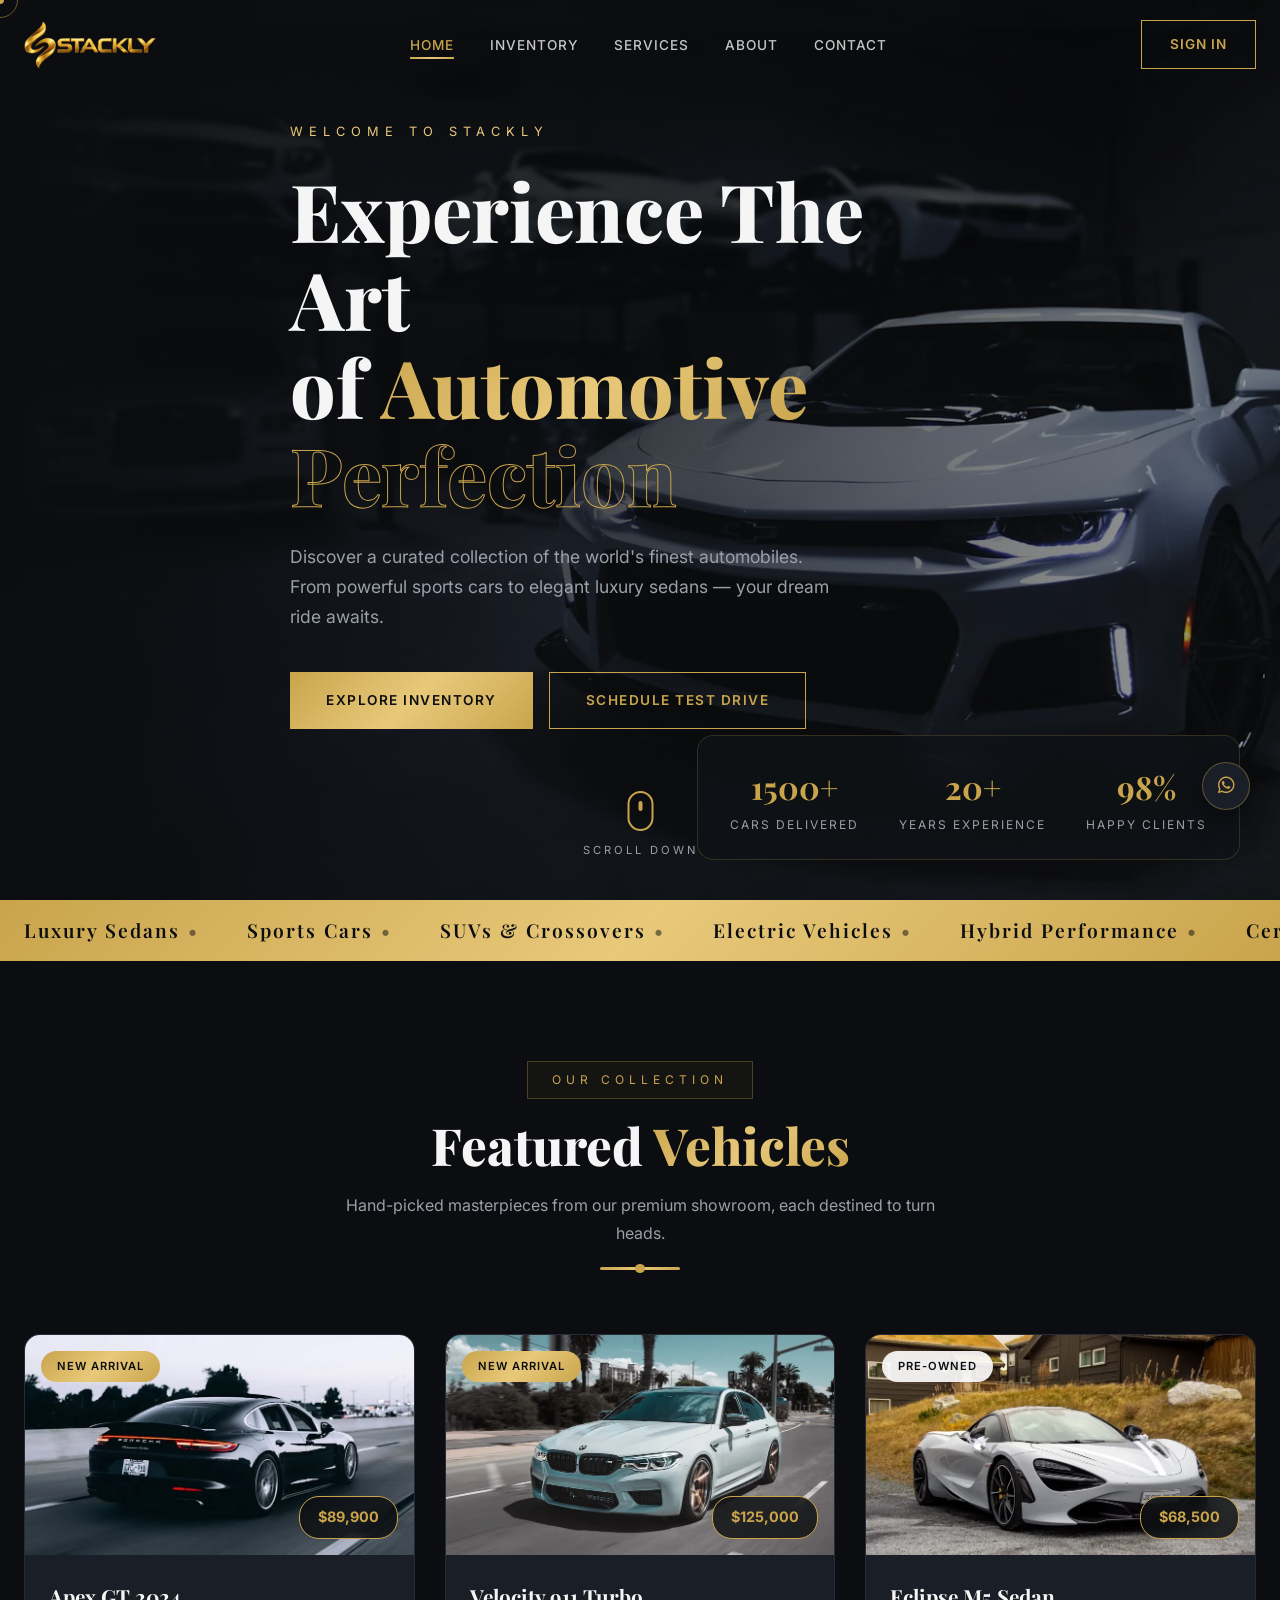
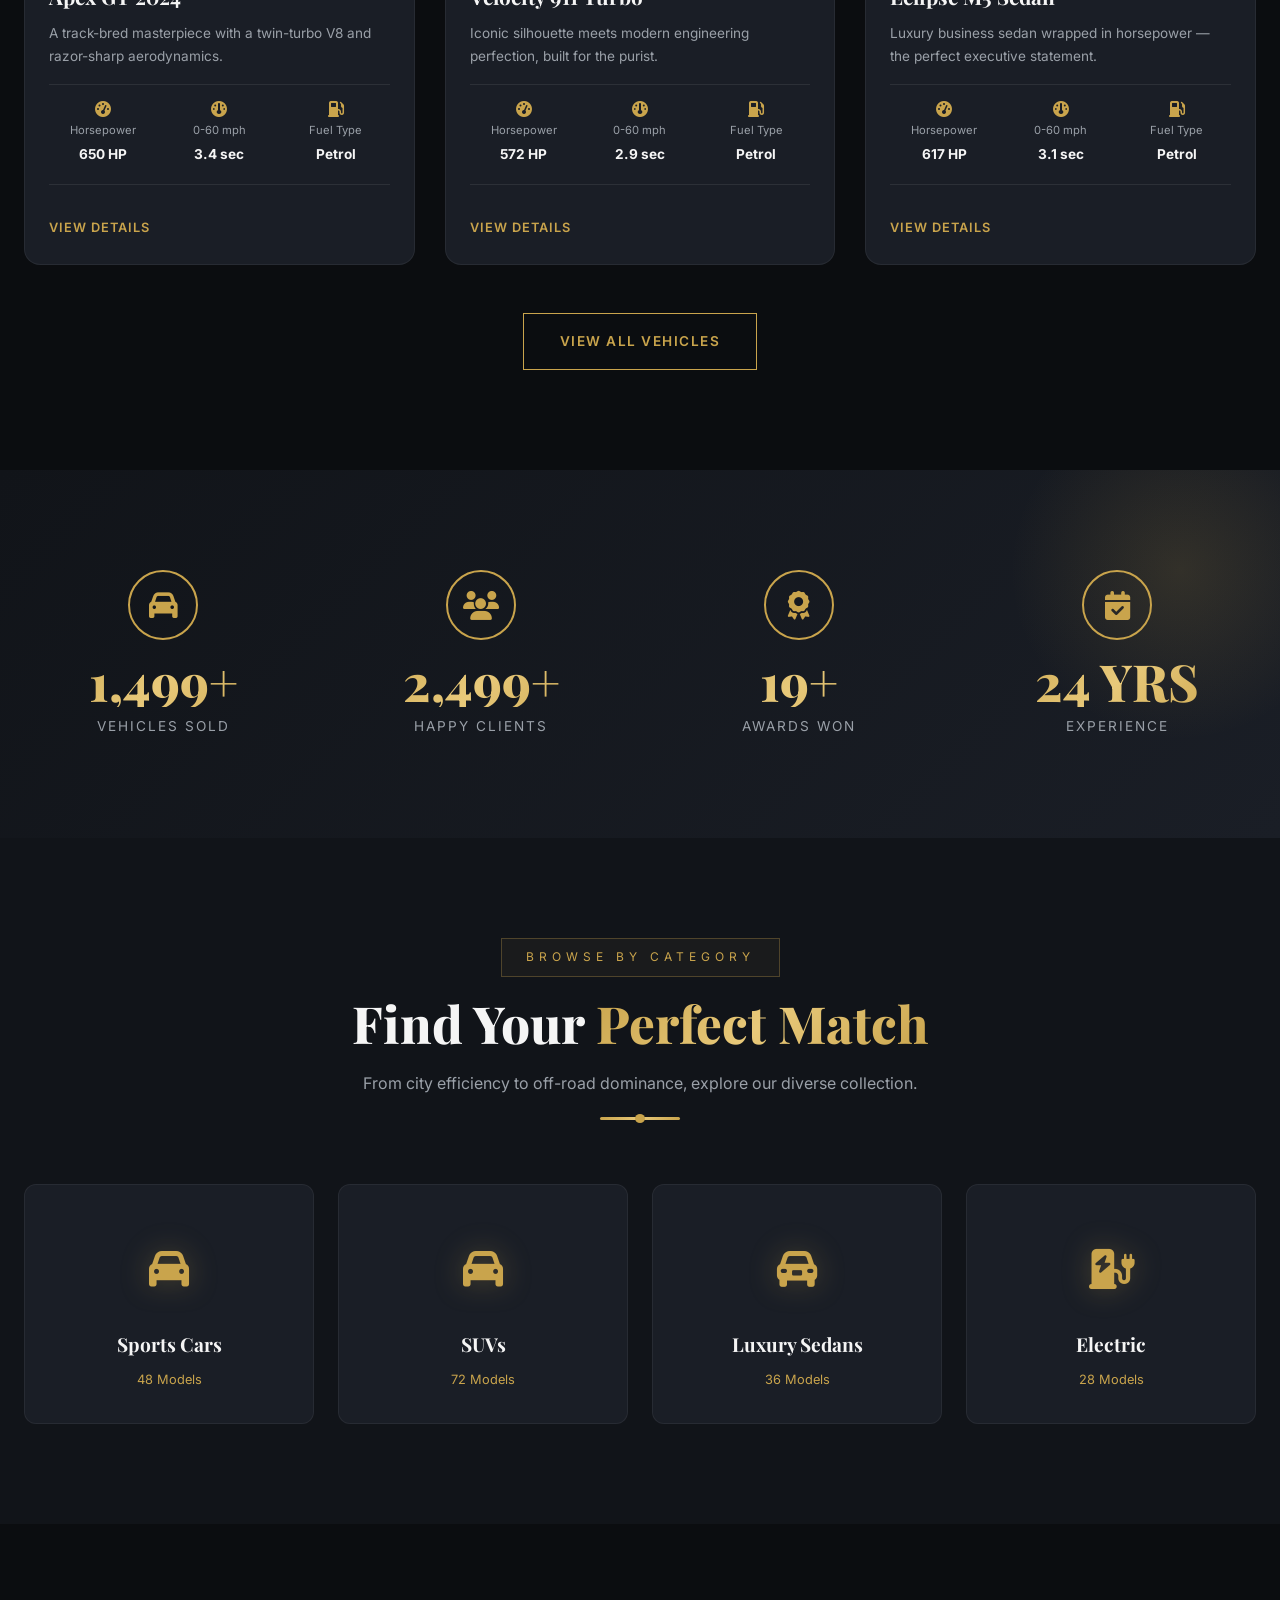
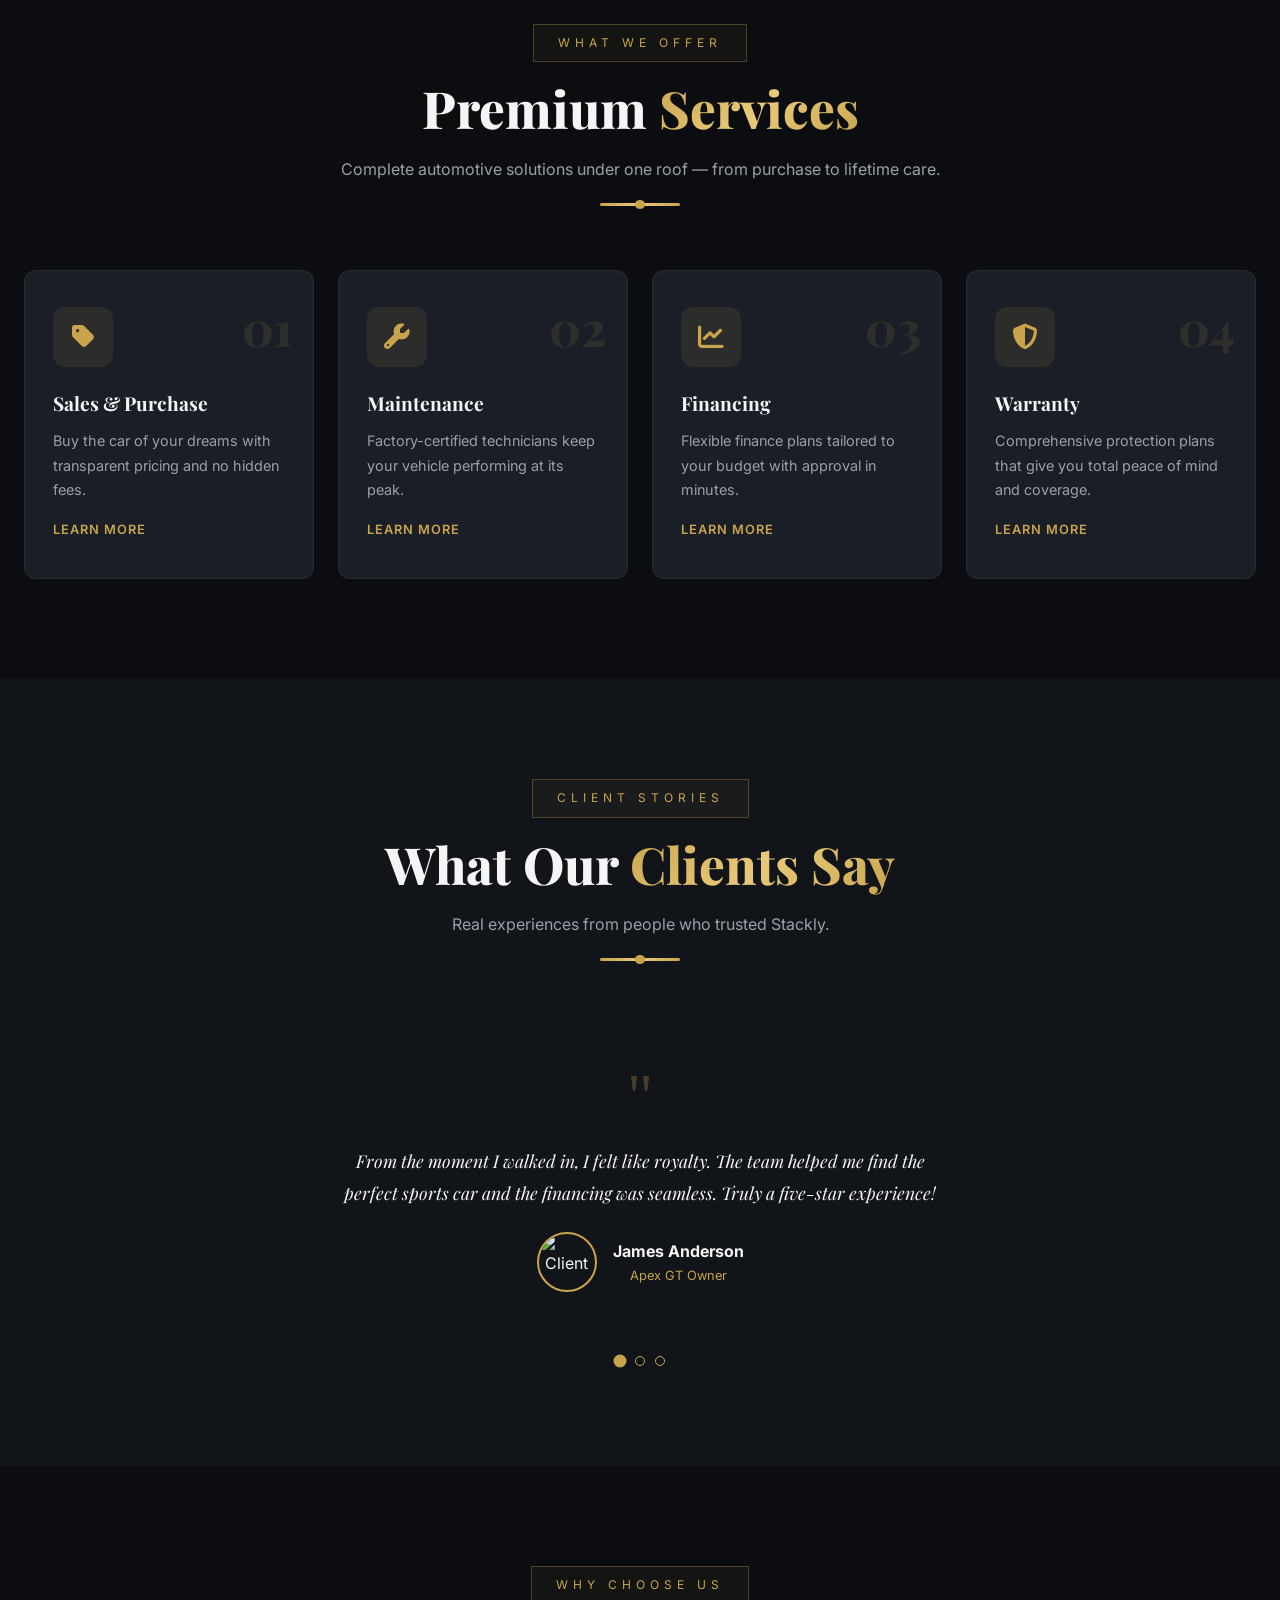
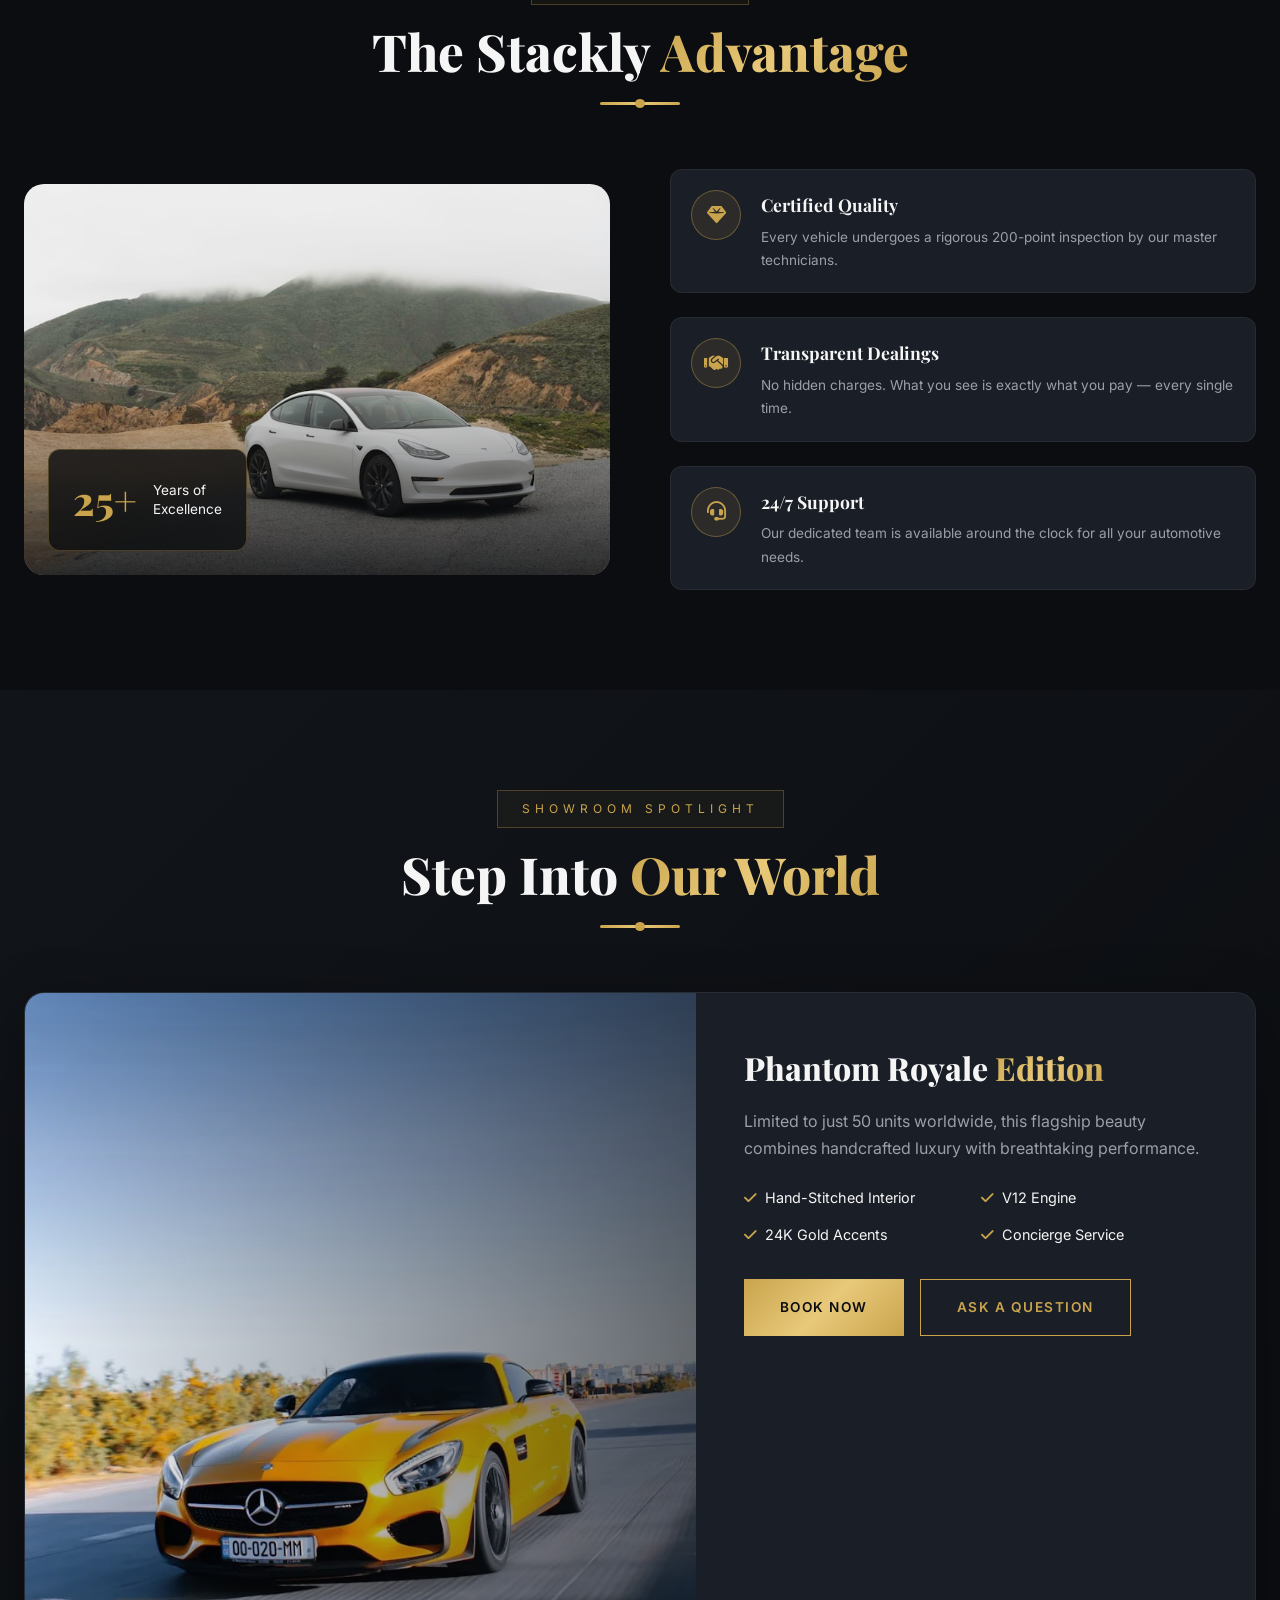
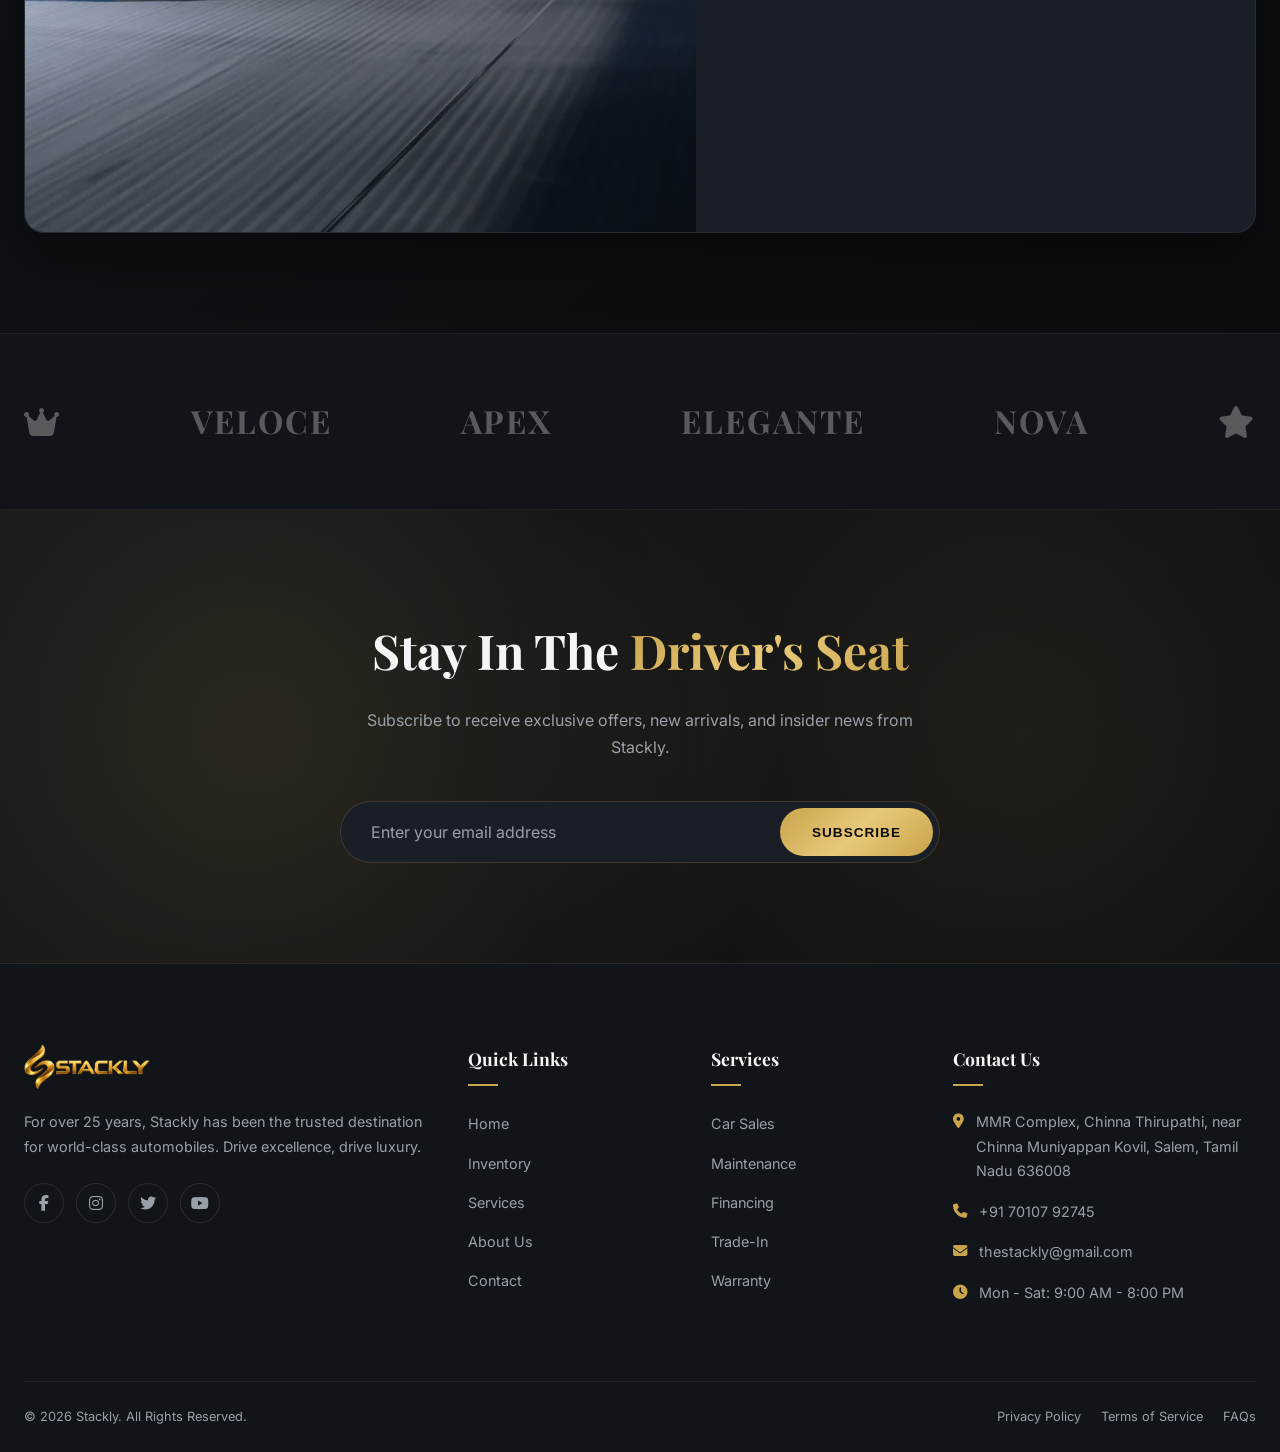
==== index.html @ 545c95a4 "Add files via upload" ====
<!DOCTYPE html>
<html lang="en">
<head>
  <meta charset="UTF-8">
  <meta name="viewport" content="width=device-width, initial-scale=1.0">
  <title>Stackly | Premium Car Dealership</title>
  <link rel="icon" href="data:image/svg+xml,<svg xmlns='http://www.w3.org/2000/svg' viewBox='0 0 100 100'><rect width='100' height='100' rx='24' fill='%230b0d10'/><circle cx='50' cy='50' r='44' fill='none' stroke='%23c9a44c' stroke-width='7'/><circle cx='50' cy='50' r='15' fill='%23c9a44c'/><rect x='46' y='10' width='8' height='30' rx='4' fill='%23c9a44c'/><rect x='46' y='60' width='8' height='30' rx='4' fill='%23c9a44c'/><rect x='10' y='46' width='30' height='8' rx='4' fill='%23c9a44c'/><rect x='60' y='46' width='30' height='8' rx='4' fill='%23c9a44c'/></svg>">
  <link rel="stylesheet" href="https://cdnjs.cloudflare.com/ajax/libs/font-awesome/6.5.1/css/all.min.css">
  <link rel="stylesheet" href="styles.css">
</head>
<body>

  <!-- Preloader -->
  <div class="loader">
    <div class="loader-logo gold-text">STACKLY</div>
    <div class="loader-bar"></div>
  </div>

  <!-- Custom Cursor -->
  <div class="cursor-dot"></div>
  <div class="cursor-ring"></div>

  <!-- NAVIGATION (Section 1) -->
  <nav class="nav">
    <div class="container nav-inner">
      <a href="index.html" class="logo logo-img">
        <img src="Assets/logo.webp" alt="Stackly">
      </a>
      <ul class="nav-links">
        <li><a href="index.html" class="active">Home</a></li>
        <li><a href="inventory.html">Inventory</a></li>
        <li><a href="services.html">Services</a></li>
        <li><a href="about.html">About</a></li>
        <li><a href="contact.html">Contact</a></li>
      </ul>
      <a href="signin.html" class="nav-cta">Sign In</a>
      <button class="hamburger" aria-label="Menu">
        <span></span><span></span><span></span>
      </button>
    </div>
  </nav>

  <!-- Mobile Menu -->
  <div class="mobile-menu">
    <a href="index.html">Home</a>
    <a href="inventory.html">Inventory</a>
    <a href="services.html">Services</a>
    <a href="about.html">About</a>
    <a href="contact.html">Contact</a>
    <a href="signin.html" class="btn btn-gold mobile-menu-cta">Sign In</a>
  </div>

  <!-- HERO (Section 2) -->
  <section class="hero" id="home">
    <div class="hero-bg">
      <img src="Assets/images/hero-bg.webp" alt="Luxury sports car">
    </div>
    <div class="hero-overlay"></div>
    <div class="container hero-content">
      <div class="hero-eyebrow">Welcome to Stackly</div>
      <h1 class="hero-title">
        Experience The Art <br>of <span class="gold-text">Automotive</span><br>
        <span class="stroke-text">Perfection</span>
      </h1>
      <p class="hero-desc">
        Discover a curated collection of the world's finest automobiles. From powerful sports cars to elegant luxury sedans — your dream ride awaits.
      </p>
      <div class="hero-buttons">
        <a href="404.html" class="btn btn-gold">Explore Inventory</a>
        <a href="404.html" class="btn btn-outline">Schedule Test Drive</a>
      </div>
    </div>
    <div class="hero-stats">
      <div class="hero-stat">
        <div class="hero-stat-value">1500+</div>
        <div class="hero-stat-label">Cars Delivered</div>
      </div>
      <div class="hero-stat">
        <div class="hero-stat-value">20+</div>
        <div class="hero-stat-label">Years Experience</div>
      </div>
      <div class="hero-stat">
        <div class="hero-stat-value">98%</div>
        <div class="hero-stat-label">Happy Clients</div>
      </div>
    </div>
    <div class="hero-scroll">
      <div class="mouse"></div>
      <span>Scroll Down</span>
    </div>
  </section>

  <!-- MARQUEE STRIP (Section 3) -->
  <div class="marquee-strip">
    <div class="marquee-track" id="marqueeTrack">
      <span>Luxury Sedans</span><span>Sports Cars</span><span>SUVs & Crossovers</span><span>Electric Vehicles</span><span>Hybrid Performance</span><span>Certified Pre-Owned</span><span>Luxury Sedans</span><span>Sports Cars</span><span>SUVs & Crossovers</span><span>Electric Vehicles</span><span>Hybrid Performance</span><span>Certified Pre-Owned</span>
    </div>
  </div>

  <!-- FEATURED CARS (Section 4) -->
  <section class="section" id="featured">
    <div class="container">
      <div class="section-header reveal">
        <span class="section-tag">Our Collection</span>
        <h2 class="section-title">Featured <span class="gold-text">Vehicles</span></h2>
        <p class="section-subtitle">Hand-picked masterpieces from our premium showroom, each destined to turn heads.</p>
        <div class="section-divider"></div>
      </div>
      <div class="featured-grid">
        <div class="car-card reveal">
          <div class="car-card-image">
            <img src="Assets/images/car1.webp" alt="Apex GT 2024">
            <span class="car-card-tag tag-new">New Arrival</span>
            <span class="car-card-price">$89,900</span>
          </div>
          <div class="car-card-body">
            <h3 class="car-card-name">Apex GT 2024</h3>
            <p class="car-card-desc">A track-bred masterpiece with a twin-turbo V8 and razor-sharp aerodynamics.</p>
            <div class="car-card-specs">
              <div class="car-card-spec"><i class="fas fa-tachometer-alt"></i><small>Horsepower</small><strong>650 HP</strong></div>
              <div class="car-card-spec"><i class="fas fa-gauge"></i><small>0-60 mph</small><strong>3.4 sec</strong></div>
              <div class="car-card-spec"><i class="fas fa-gas-pump"></i><small>Fuel Type</small><strong>Petrol</strong></div>
            </div>
            <a href="404.html" class="service-link">View Details </a>
          </div>
        </div>
        <div class="car-card reveal reveal-delay-1">
          <div class="car-card-image">
            <img src="Assets/images/car2.webp" alt="Velocity 911 Turbo">
            <span class="car-card-tag tag-new">New Arrival</span>
            <span class="car-card-price">$125,000</span>
          </div>
          <div class="car-card-body">
            <h3 class="car-card-name">Velocity 911 Turbo</h3>
            <p class="car-card-desc">Iconic silhouette meets modern engineering perfection, built for the purist.</p>
            <div class="car-card-specs">
              <div class="car-card-spec"><i class="fas fa-tachometer-alt"></i><small>Horsepower</small><strong>572 HP</strong></div>
              <div class="car-card-spec"><i class="fas fa-gauge"></i><small>0-60 mph</small><strong>2.9 sec</strong></div>
              <div class="car-card-spec"><i class="fas fa-gas-pump"></i><small>Fuel Type</small><strong>Petrol</strong></div>
            </div>
            <a href="404.html" class="service-link">View Details </a>
          </div>
        </div>
        <div class="car-card reveal reveal-delay-2">
          <div class="car-card-image">
            <img src="Assets/images/car3.webp" alt="Eclipse M5 Sedan">
            <span class="car-card-tag tag-used">Pre-Owned</span>
            <span class="car-card-price">$68,500</span>
          </div>
          <div class="car-card-body">
            <h3 class="car-card-name">Eclipse M5 Sedan</h3>
            <p class="car-card-desc">Luxury business sedan wrapped in horsepower — the perfect executive statement.</p>
            <div class="car-card-specs">
              <div class="car-card-spec"><i class="fas fa-tachometer-alt"></i><small>Horsepower</small><strong>617 HP</strong></div>
              <div class="car-card-spec"><i class="fas fa-gauge"></i><small>0-60 mph</small><strong>3.1 sec</strong></div>
              <div class="car-card-spec"><i class="fas fa-gas-pump"></i><small>Fuel Type</small><strong>Petrol</strong></div>
            </div>
            <a href="404.html" class="service-link">View Details </a>
          </div>
        </div>
      </div>
      <div style="text-align:center; margin-top:48px;" class="reveal">
        <a href="404.html" class="btn btn-outline">View All Vehicles </a>
      </div>
    </div>
  </section>

  <!-- STATS (Section 5) -->
  <section class="section stats-section" id="stats">
    <div class="container">
      <div class="stats-grid">
        <div class="stat-item reveal">
          <div class="stat-icon"><i class="fas fa-car"></i></div>
          <div class="stat-number gold-text" data-target="1500" data-suffix="+">0</div>
          <div class="stat-label">Vehicles Sold</div>
        </div>
        <div class="stat-item reveal reveal-delay-1">
          <div class="stat-icon"><i class="fas fa-users"></i></div>
          <div class="stat-number gold-text" data-target="2500" data-suffix="+">0</div>
          <div class="stat-label">Happy Clients</div>
        </div>
        <div class="stat-item reveal reveal-delay-2">
          <div class="stat-icon"><i class="fas fa-award"></i></div>
          <div class="stat-number gold-text" data-target="20" data-suffix="+">0</div>
          <div class="stat-label">Awards Won</div>
        </div>
        <div class="stat-item reveal reveal-delay-3">
          <div class="stat-icon"><i class="fas fa-calendar-check"></i></div>
          <div class="stat-number gold-text" data-target="25" data-suffix=" YRS">0</div>
          <div class="stat-label">Experience</div>
        </div>
      </div>
    </div>
  </section>

  <!-- CATEGORIES / BRANDS (Section 6) -->
  <section class="section section-alt" id="categories">
    <div class="container">
      <div class="section-header reveal">
        <span class="section-tag">Browse By Category</span>
        <h2 class="section-title">Find Your <span class="gold-text">Perfect Match</span></h2>
        <p class="section-subtitle">From city efficiency to off-road dominance, explore our diverse collection.</p>
        <div class="section-divider"></div>
      </div>
      <div class="category-grid">
        <div class="category-card reveal">
          <div class="category-icon"><i class="fas fa-car"></i></div>
          <h3 class="category-name">Sports Cars</h3>
          <div class="category-count">48 Models</div>
          <div class="category-arrow"></div>
        </div>
        <div class="category-card reveal reveal-delay-1">
          <div class="category-icon"><i class="fas fa-car"></i></div>
          <h3 class="category-name">SUVs</h3>
          <div class="category-count">72 Models</div>
          <div class="category-arrow"></div>
        </div>
        <div class="category-card reveal reveal-delay-2">
          <div class="category-icon"><i class="fas fa-car-rear"></i></div>
          <h3 class="category-name">Luxury Sedans</h3>
          <div class="category-count">36 Models</div>
          <div class="category-arrow"></div>
        </div>
        <div class="category-card reveal reveal-delay-3">
          <div class="category-icon"><i class="fas fa-charging-station"></i></div>
          <h3 class="category-name">Electric</h3>
          <div class="category-count">28 Models</div>
          <div class="category-arrow"></div>
        </div>
      </div>
    </div>
  </section>

  <!-- SERVICES (Section 7) -->
  <section class="section" id="services">
    <div class="container">
      <div class="section-header reveal">
        <span class="section-tag">What We Offer</span>
        <h2 class="section-title">Premium <span class="gold-text">Services</span></h2>
        <p class="section-subtitle">Complete automotive solutions under one roof — from purchase to lifetime care.</p>
        <div class="section-divider"></div>
      </div>
      <div class="services-grid">
        <div class="service-card reveal">
          <div class="service-num">01</div>
          <div class="service-icon"><i class="fas fa-tag"></i></div>
          <h3 class="service-title">Sales & Purchase</h3>
          <p class="service-desc">Buy the car of your dreams with transparent pricing and no hidden fees.</p>
          <a href="404.html" class="service-link">Learn More </a>
        </div>
        <div class="service-card reveal reveal-delay-1">
          <div class="service-num">02</div>
          <div class="service-icon"><i class="fas fa-wrench"></i></div>
          <h3 class="service-title">Maintenance</h3>
          <p class="service-desc">Factory-certified technicians keep your vehicle performing at its peak.</p>
          <a href="404.html" class="service-link">Learn More </a>
        </div>
        <div class="service-card reveal reveal-delay-2">
          <div class="service-num">03</div>
          <div class="service-icon"><i class="fas fa-chart-line"></i></div>
          <h3 class="service-title">Financing</h3>
          <p class="service-desc">Flexible finance plans tailored to your budget with approval in minutes.</p>
          <a href="404.html" class="service-link">Learn More </a>
        </div>
        <div class="service-card reveal reveal-delay-3">
          <div class="service-num">04</div>
          <div class="service-icon"><i class="fas fa-shield-alt"></i></div>
          <h3 class="service-title">Warranty</h3>
          <p class="service-desc">Comprehensive protection plans that give you total peace of mind and coverage.</p>
          <a href="404.html" class="service-link">Learn More </a>
        </div>
      </div>
    </div>
  </section>

  <!-- TESTIMONIALS (Section 8) -->
  <section class="section section-alt" id="testimonials">
    <div class="container">
      <div class="section-header reveal">
        <span class="section-tag">Client Stories</span>
        <h2 class="section-title">What Our <span class="gold-text">Clients Say</span></h2>
        <p class="section-subtitle">Real experiences from people who trusted Stackly.</p>
        <div class="section-divider"></div>
      </div>
      <div class="testimonial-container reveal">
        <div class="testimonial-slider">
          <div class="testimonial-slide active">
            <div class="testimonial-quote-icon">"</div>
            <p class="testimonial-text">From the moment I walked in, I felt like royalty. The team helped me find the perfect sports car and the financing was seamless. Truly a five-star experience!</p>
            <div class="testimonial-author">
              <div class="testimonial-avatar"><img src="https://randomuser.me/api/portraits/men/32.jpg" alt="Client"></div>
              <div>
                <div class="testimonial-name">James Anderson</div>
                <div class="testimonial-role">Apex GT Owner</div>
              </div>
            </div>
          </div>
          <div class="testimonial-slide">
            <div class="testimonial-quote-icon">"</div>
            <p class="testimonial-text">The after-sales service is unmatched. My car was serviced in record time and the attention to detail was remarkable. I wouldn't go anywhere else.</p>
            <div class="testimonial-author">
              <div class="testimonial-avatar"><img src="https://randomuser.me/api/portraits/women/44.jpg" alt="Client"></div>
              <div>
                <div class="testimonial-name">Sarah Mitchell</div>
                <div class="testimonial-role">Eclipse M5 Owner</div>
              </div>
            </div>
          </div>
          <div class="testimonial-slide">
            <div class="testimonial-quote-icon">"</div>
            <p class="testimonial-text">They understood exactly what I needed in an SUV for my family. Patient, professional, and passionate about cars. Highly recommended to everyone!</p>
            <div class="testimonial-author">
              <div class="testimonial-avatar"><img src="https://randomuser.me/api/portraits/men/75.jpg" alt="Client"></div>
              <div>
                <div class="testimonial-name">Michael Chen</div>
                <div class="testimonial-role">Crossover Pro Owner</div>
              </div>
            </div>
          </div>
        </div>
        <div class="testimonial-slider-dots">
          <button class="testimonial-dot active" aria-label="Slide 1"></button>
          <button class="testimonial-dot" aria-label="Slide 2"></button>
          <button class="testimonial-dot" aria-label="Slide 3"></button>
        </div>
      </div>
    </div>
  </section>

  <!-- WHY CHOOSE US (Section 9) -->
  <section class="section why-section" id="why-us">
    <div class="container">
      <div class="section-header reveal">
        <span class="section-tag">Why Choose Us</span>
        <h2 class="section-title">The Stackly <span class="gold-text">Advantage</span></h2>
        <p class="section-divider"></p>
      </div>
      <div class="why-grid">
        <div class="why-image reveal-left">
          <img src="Assets/images/showroom.webp" alt="Luxury showroom">
          <div class="why-image-badge">
            <div class="why-badge-num">25+</div>
            <div class="why-badge-text">Years of<br>Excellence</div>
          </div>
        </div>
        <div class="why-items">
          <div class="why-item reveal-right">
            <div class="why-item-icon"><i class="fas fa-gem"></i></div>
            <div class="why-item-text">
              <h4>Certified Quality</h4>
              <p>Every vehicle undergoes a rigorous 200-point inspection by our master technicians.</p>
            </div>
          </div>
          <div class="why-item reveal-right reveal-delay-1">
            <div class="why-item-icon"><i class="fas fa-handshake"></i></div>
            <div class="why-item-text">
              <h4>Transparent Dealings</h4>
              <p>No hidden charges. What you see is exactly what you pay — every single time.</p>
            </div>
          </div>
          <div class="why-item reveal-right reveal-delay-2">
            <div class="why-item-icon"><i class="fas fa-headset"></i></div>
            <div class="why-item-text">
              <h4>24/7 Support</h4>
              <p>Our dedicated team is available around the clock for all your automotive needs.</p>
            </div>
          </div>
        </div>
      </div>
    </div>
  </section>

  <!-- SHOWROOM SPOTLIGHT (Section 10) -->
  <section class="section showroom" id="showroom">
    <div class="container">
      <div class="section-header reveal">
        <span class="section-tag">Showroom Spotlight</span>
        <h2 class="section-title">Step Into <span class="gold-text">Our World</span></h2>
        <p class="section-divider"></p>
      </div>
      <div class="showroom-card reveal-scale">
        <div class="showroom-image">
          <img src="Assets/images/car7.webp" alt="Luxury car in showroom">
        </div>
        <div class="showroom-content">
          <div class="showroom-brand">Phantom Royale <span class="gold-text">Edition</span></div>
          <p class="showroom-desc">Limited to just 50 units worldwide, this flagship beauty combines handcrafted luxury with breathtaking performance.</p>
          <div class="showroom-features">
            <div class="showroom-feature"><i class="fas fa-check"></i> Hand-Stitched Interior</div>
            <div class="showroom-feature"><i class="fas fa-check"></i> V12 Engine</div>
            <div class="showroom-feature"><i class="fas fa-check"></i> 24K Gold Accents</div>
            <div class="showroom-feature"><i class="fas fa-check"></i> Concierge Service</div>
          </div>
          <div class="showroom-cta">
            <a href="404.html" class="btn btn-gold">Book Now </a>
            <a href="404.html" class="btn btn-outline">Ask a Question</a>
          </div>
        </div>
      </div>
    </div>
  </section>

  <!-- BRAND BAR -->
  <div class="brands-bar">
    <div class="container">
      <div class="brands-row">
        <div class="brand-item"><i class="fas fa-crown"></i></div>
        <div class="brand-item">VELOCE</div>
        <div class="brand-item">APEX</div>
        <div class="brand-item">ELEGANTE</div>
        <div class="brand-item">NOVA</div>
        <div class="brand-item"><i class="fas fa-star"></i></div>
      </div>
    </div>
  </div>

  <!-- NEWSLETTER -->
  <section class="newsletter" id="newsletter">
    <div class="container">
      <div class="newsletter-content reveal">
        <h2>Stay In The <span class="gold-text">Driver's Seat</span></h2>
        <p>Subscribe to receive exclusive offers, new arrivals, and insider news from Stackly.</p>
        <form class="newsletter-form" novalidate>
          <input type="email" placeholder="Enter your email address" required>
          <button type="submit">Subscribe</button>
        </form>
      </div>
    </div>
  </section>

  <!-- FOOTER -->
  <footer class="footer">
    <div class="container">
      <div class="footer-grid">
        <div class="footer-about">
          <a href="index.html" class="logo logo-img">
            <img src="Assets/logo.webp" alt="Stackly">
          </a>
          <p>For over 25 years, Stackly has been the trusted destination for world-class automobiles. Drive excellence, drive luxury.</p>
          <div class="footer-social">
            <a href="404.html" aria-label="Facebook"><i class="fab fa-facebook-f"></i></a>
            <a href="404.html" aria-label="Instagram"><i class="fab fa-instagram"></i></a>
            <a href="404.html" aria-label="Twitter"><i class="fab fa-twitter"></i></a>
            <a href="404.html" aria-label="YouTube"><i class="fab fa-youtube"></i></a>
          </div>
        </div>
        <div>
          <h4 class="footer-title">Quick Links</h4>
          <ul class="footer-links">
            <li><a href="index.html">Home</a></li>
            <li><a href="inventory.html">Inventory</a></li>
            <li><a href="services.html">Services</a></li>
            <li><a href="about.html">About Us</a></li>
            <li><a href="contact.html">Contact</a></li>
          </ul>
        </div>
        <div>
          <h4 class="footer-title">Services</h4>
          <ul class="footer-links">
            <li><a href="404.html">Car Sales</a></li>
            <li><a href="404.html">Maintenance</a></li>
            <li><a href="404.html">Financing</a></li>
            <li><a href="404.html">Trade-In</a></li>
            <li><a href="404.html">Warranty</a></li>
          </ul>
        </div>
        <div>
          <h4 class="footer-title">Contact Us</h4>
          <ul class="footer-contact">
            <li><i class="fas fa-map-marker-alt"></i> MMR Complex, Chinna Thirupathi, near Chinna Muniyappan Kovil, Salem, Tamil Nadu 636008</li>
            <li><i class="fas fa-phone"></i> +91 70107 92745</li>
            <li><i class="fas fa-envelope"></i> thestackly@gmail.com</li>
            <li><i class="fas fa-clock"></i> Mon - Sat: 9:00 AM - 8:00 PM</li>
          </ul>
        </div>
      </div>
      <div class="footer-bottom">
        <p>&copy; 2026 Stackly. All Rights Reserved.</p>
        <div class="footer-bottom-links">
          <a href="404.html">Privacy Policy</a>
          <a href="404.html">Terms of Service</a>
          <a href="404.html">FAQs</a>
        </div>
      </div>
    </div>
  </footer>

  <!-- Floating Contact -->
  <div class="float-contact">
    <a href="404.html" aria-label="WhatsApp"><i class="fab fa-whatsapp"></i></a>
  </div>

  <!-- Back to Top -->
  <button class="back-to-top" aria-label="Back to top"><i class="fas fa-chevron-up"></i></button>

  <script src="script.js"></script>
</body>
</html>
---- styles.css ----
/* ============================================
   STACKLY - Premium Car Dealership
   Premium Styles & Animations
   ============================================ */

@import url('https://fonts.googleapis.com/css2?family=Playfair+Display:wght@400;500;600;700;800;900&family=Inter:wght@300;400;500;600;700;800&display=swap');

:root {
  --gold: #c9a44c;
  --gold-light: #e8c97a;
  --gold-dark: #a07d2e;
  --dark: #0b0d10;
  --dark-2: #111419;
  --dark-3: #1a1e26;
  --light: #f5f5f5;
  --muted: #9aa0a8;
  --accent-grad: linear-gradient(135deg, #c9a44c 0%, #e8c97a 50%, #c9a44c 100%);
  --text-shadow: 0 2px 20px rgba(0,0,0,0.35);
  --card-shadow: 0 20px 60px rgba(0,0,0,0.4);
  --font-display: 'Playfair Display', serif;
  --font-body: 'Inter', sans-serif;
  --ease-smooth: cubic-bezier(0.65, 0, 0.35, 1);
  --ease-bounce: cubic-bezier(0.34, 1.56, 0.64, 1);
}

* { margin: 0; padding: 0; box-sizing: border-box; }

html {
  scroll-behavior: smooth;
  overflow-x: clip;
}

html, body { max-width: 100%; }

body {
  font-family: var(--font-body);
  background: var(--dark);
  color: var(--light);
  overflow-x: hidden;
  line-height: 1.7;
}

::selection { background: var(--gold); color: var(--dark); }

::-webkit-scrollbar { width: 10px; }
::-webkit-scrollbar-track { background: var(--dark-2); }
::-webkit-scrollbar-thumb { background: linear-gradient(var(--gold), var(--gold-dark)); border-radius: 10px; }
::-webkit-scrollbar-thumb:hover { background: var(--gold-light); }

img { max-width: 100%; display: block; }
a { text-decoration: none; color: inherit; }
ul { list-style: none; }

.container { max-width: 1280px; margin: 0 auto; padding: 0 24px; }

/* ============ GOLD TEXT GRADIENT ============ */
.gold-text {
  background: var(--accent-grad);
  -webkit-background-clip: text;
  background-clip: text;
  -webkit-text-fill-color: transparent;
  color: transparent;
}

/* ============ REVEAL ANIMATIONS ============ */
.reveal {
  opacity: 0;
  transform: translateY(50px);
  transition: opacity 0.9s var(--ease-smooth), transform 0.9s var(--ease-smooth);
}
.reveal.active { opacity: 1; transform: translateY(0); }

.reveal-left {
  opacity: 0;
  transform: translateX(-60px);
  transition: opacity 0.9s var(--ease-smooth), transform 0.9s var(--ease-smooth);
}
.reveal-left.active { opacity: 1; transform: translateX(0); }

.reveal-right {
  opacity: 0;
  transform: translateX(60px);
  transition: opacity 0.9s var(--ease-smooth), transform 0.9s var(--ease-smooth);
}
.reveal-right.active { opacity: 1; transform: translateX(0); }

.reveal-scale {
  opacity: 0;
  transform: scale(0.85);
  transition: opacity 0.9s var(--ease-smooth), transform 0.9s var(--ease-smooth);
}
.reveal-scale.active { opacity: 1; transform: scale(1); }

.reveal-delay-1 { transition-delay: 0.15s; }
.reveal-delay-2 { transition-delay: 0.3s; }
.reveal-delay-3 { transition-delay: 0.45s; }
.reveal-delay-4 { transition-delay: 0.6s; }

/* ============ PAGE LOADER ============ */
.loader {
  position: fixed;
  inset: 0;
  background: var(--dark);
  z-index: 99999;
  display: flex;
  align-items: center;
  justify-content: center;
  transition: opacity 0.8s ease, visibility 0.8s ease;
}
.loader.hidden { opacity: 0; visibility: hidden; }
.loader-logo {
  font-family: var(--font-display);
  font-size: 3rem;
  letter-spacing: 6px;
  animation: loaderPulse 1.6s ease-in-out infinite;
}
@keyframes loaderPulse {
  0%, 100% { opacity: 0.4; transform: scale(0.95); }
  50% { opacity: 1; transform: scale(1.05); }
}
.loader-bar {
  position: absolute;
  bottom: 30%;
  width: 180px;
  height: 3px;
  background: rgba(201,164,76,0.15);
  border-radius: 4px;
  overflow: hidden;
}
.loader-bar::after {
  content: '';
  position: absolute;
  inset: 0;
  background: var(--accent-grad);
  border-radius: 4px;
  animation: loaderBar 1.4s var(--ease-smooth) infinite;
}
@keyframes loaderBar {
  0% { transform: translateX(-100%); }
  100% { transform: translateX(100%); }
}

/* ============ CUSTOM CURSOR ============ */
.cursor-dot {
  position: fixed;
  width: 8px;
  height: 8px;
  border-radius: 50%;
  background: var(--gold);
  pointer-events: none;
  z-index: 99998;
  transform: translate(-50%, -50%);
  transition: transform 0.1s;
}
.cursor-ring {
  position: fixed;
  width: 36px;
  height: 36px;
  border-radius: 50%;
  border: 1px solid rgba(201,164,76,0.5);
  pointer-events: none;
  z-index: 99997;
  transform: translate(-50%, -50%);
  transition: width 0.3s, height 0.3s, border-color 0.3s;
}
.cursor-ring.hovering {
  width: 60px;
  height: 60px;
  border-color: var(--gold);
  background: rgba(201,164,76,0.1);
}

/* ============ PRELOADER WAVE ============ */
.preloader-wave {
  position: fixed;
  inset: 0;
  z-index: 99996;
  pointer-events: none;
}
.preloader-wave svg {
  position: absolute;
  bottom: -100px;
  left: 0;
  width: 100%;
  height: 150px;
  opacity: 0;
}

/* ============ NAVIGATION ============ */
.nav {
  position: fixed;
  top: 0;
  left: 0;
  right: 0;
  z-index: 1000;
  padding: 20px 0;
  transition: all 0.5s var(--ease-smooth);
}
.nav.scrolled {
  background: rgba(11, 13, 16, 0.92);
  backdrop-filter: blur(20px);
  -webkit-backdrop-filter: blur(20px);
  padding: 12px 0;
  border-bottom: 1px solid rgba(201,164,76,0.15);
  box-shadow: 0 10px 40px rgba(0,0,0,0.5);
}
.nav-inner {
  display: flex;
  align-items: center;
  justify-content: space-between;
}
.logo {
  display: flex;
  align-items: center;
  gap: 12px;
}
.logo-icon {
  width: 48px;
  height: 48px;
  display: flex;
  align-items: center;
  justify-content: center;
  border: 2px solid var(--gold);
  border-radius: 50%;
  font-family: var(--font-display);
  font-weight: 800;
  font-size: 1.2rem;
  color: var(--gold);
  position: relative;
  overflow: hidden;
  transition: transform 0.4s var(--ease-bounce);
}
.logo-icon::before {
  content: '';
  position: absolute;
  inset: 0;
  background: var(--accent-grad);
  opacity: 0;
  transition: opacity 0.4s;
}
.logo span { position: relative; z-index: 1; }
.logo:hover .logo-icon { transform: rotate(360deg); }
.logo:hover .logo-icon::before { opacity: 1; }
.logo:hover .logo-icon span { color: var(--dark); }
.logo-text { font-family: var(--font-display); font-size: 1.5rem; font-weight: 700; letter-spacing: 1px; }
.logo-sub { font-size: 0.65rem; letter-spacing: 4px; color: var(--muted); text-transform: uppercase; }

/* Logo as image */
.logo-img img {
  height: 48px;
  width: auto;
  max-width: 210px;
  object-fit: contain;
  display: block;
  transition: transform 0.4s var(--ease-smooth), filter 0.4s;
}
.logo-img:hover img { transform: scale(1.05); filter: drop-shadow(0 0 14px rgba(201,164,76,0.35)); }
.footer .logo-img img { height: 46px; }
.dash-sidebar .logo-img img { height: 42px; }
@media (max-width: 640px) {
  .logo-img img { height: 40px; }
}

.nav-links { display: flex; gap: 36px; align-items: center; }
.nav-links a {
  font-size: 0.85rem;
  letter-spacing: 1px;
  text-transform: uppercase;
  color: var(--light);
  opacity: 0.8;
  font-weight: 500;
  position: relative;
  padding: 6px 0;
  transition: all 0.3s;
}
.nav-links a::after {
  content: '';
  position: absolute;
  bottom: 0;
  left: 0;
  width: 0;
  height: 2px;
  background: var(--accent-grad);
  transition: width 0.4s var(--ease-smooth);
}
.nav-links a:hover, .nav-links a.active { opacity: 1; }
.nav-links a:hover::after, .nav-links a.active::after { width: 100%; }
.nav-links a.active { color: var(--gold); }

.nav-cta {
  padding: 12px 28px;
  border: 1px solid var(--gold);
  font-size: 0.85rem;
  letter-spacing: 1px;
  text-transform: uppercase;
  font-weight: 600;
  color: var(--gold);
  cursor: pointer;
  position: relative;
  overflow: hidden;
  z-index: 1;
  transition: color 0.4s;
  background: transparent;
}
.nav-cta::before {
  content: '';
  position: absolute;
  top: 0; left: -100%;
  width: 100%; height: 100%;
  background: var(--accent-grad);
  transition: left 0.4s var(--ease-smooth);
  z-index: -1;
}
.nav-cta:hover { color: var(--dark); }
.nav-cta:hover::before { left: 0; }

.hamburger {
  display: none;
  flex-direction: column;
  gap: 5px;
  background: none;
  border: none;
  cursor: pointer;
  padding: 10px;
}
.hamburger span {
  width: 24px;
  height: 2px;
  background: var(--gold);
  transition: all 0.4s var(--ease-smooth);
  display: block;
}
.hamburger.open span:nth-child(1) { transform: translateY(7px) rotate(45deg); }
.hamburger.open span:nth-child(2) { opacity: 0; }
.hamburger.open span:nth-child(3) { transform: translateY(-7px) rotate(-45deg); }

/* Mobile menu */
.mobile-menu {
  position: fixed;
  inset: 0;
  background: rgba(11, 13, 16, 0.97);
  backdrop-filter: blur(30px);
  z-index: 999;
  display: flex;
  flex-direction: column;
  align-items: center;
  justify-content: center;
  gap: 32px;
  padding: 90px 0;
  overflow-y: auto;
  opacity: 0;
  visibility: hidden;
  transition: opacity 0.5s var(--ease-smooth), visibility 0.5s;
}
.mobile-menu.open { opacity: 1; visibility: visible; }
.mobile-menu a {
  font-family: var(--font-display);
  font-size: 1.8rem;
  color: var(--light);
  width: 100%;
  max-width: 100%;
  text-align: center;
  padding: 4px 24px;
  box-sizing: border-box;
  overflow-wrap: anywhere;
  opacity: 0;
  transform: translateY(20px);
  transition: opacity 0.5s, transform 0.5s;
}
.mobile-menu.open a { opacity: 1; transform: translateY(0); }
.mobile-menu.open a:nth-child(1) { transition-delay: 0.1s; }
.mobile-menu.open a:nth-child(2) { transition-delay: 0.2s; }
.mobile-menu.open a:nth-child(3) { transition-delay: 0.3s; }
.mobile-menu.open a:nth-child(4) { transition-delay: 0.4s; }
.mobile-menu.open a:nth-child(5) { transition-delay: 0.5s; }
.mobile-menu.open a:nth-child(6) { transition-delay: 0.6s; }
.mobile-menu .mobile-menu-cta {
  font-family: var(--font-body);
  font-size: 1rem;
  font-weight: 600;
  letter-spacing: 1px;
  text-transform: uppercase;
  width: min(260px, 80%);
  max-width: 100%;
  padding: 14px 24px;
  margin-top: 10px;
  text-align: center;
  border-radius: 50px;
  display: flex;
  align-items: center;
  justify-content: center;
  gap: 10px;
}
.mobile-menu a:hover { color: var(--gold); }

/* ============ SECTION HEADER ============ */
.section-header {
  text-align: center;
  margin-bottom: 64px;
  position: relative;
  z-index: 2;
}
.section-tag {
  display: inline-block;
  font-size: 0.75rem;
  letter-spacing: 5px;
  text-transform: uppercase;
  color: var(--gold);
  margin-bottom: 16px;
  position: relative;
  padding: 8px 24px;
  border: 1px solid rgba(201,164,76,0.3);
  background: rgba(201,164,76,0.05);
}
.section-title {
  font-family: var(--font-display);
  font-size: clamp(2rem, 4vw, 3.2rem);
  font-weight: 800;
  line-height: 1.2;
  margin-bottom: 16px;
}
.section-subtitle {
  color: var(--muted);
  max-width: 600px;
  margin: 0 auto;
  font-size: 1rem;
}
.section-divider {
  width: 80px;
  height: 3px;
  background: var(--accent-grad);
  margin: 20px auto 0;
  border-radius: 2px;
  position: relative;
}
.section-divider::after {
  content: '';
  position: absolute;
  left: 50%;
  top: -3px;
  transform: translateX(-50%);
  width: 10px;
  height: 9px;
  background: var(--gold);
  border-radius: 50%;
}

/* ============ BUTTONS ============ */
.btn {
  display: inline-flex;
  align-items: center;
  gap: 10px;
  padding: 16px 36px;
  font-size: 0.85rem;
  letter-spacing: 1.5px;
  text-transform: uppercase;
  font-weight: 600;
  cursor: pointer;
  border: none;
  position: relative;
  overflow: hidden;
  transition: all 0.4s var(--ease-smooth);
  z-index: 1;
}
.btn-gold {
  background: var(--accent-grad);
  color: var(--dark);
}
.btn-gold::before {
  content: '';
  position: absolute;
  inset: 0;
  background: var(--dark);
  transform: translateY(100%);
  transition: transform 0.4s var(--ease-smooth);
  z-index: -1;
}
.btn-gold:hover { color: var(--gold); }
.btn-gold:hover::before { transform: translateY(0); }

.btn-outline {
  border: 1px solid var(--gold);
  color: var(--gold);
  background: transparent;
}
.btn-outline::before {
  content: '';
  position: absolute;
  inset: 0;
  background: var(--accent-grad);
  transform: translateY(100%);
  transition: transform 0.4s var(--ease-smooth);
  z-index: -1;
}
.btn-outline:hover { color: var(--dark); }
.btn-outline:hover::before { transform: translateY(0); }

.btn-arrow-icon { transition: transform 0.3s; }
.btn:hover .btn-arrow-icon { transform: translateX(6px); }

/* ============ HERO SECTION ============ */
.hero {
  position: relative;
  min-height: 100vh;
  display: flex;
  align-items: center;
  overflow: hidden;
}
.hero-bg {
  position: absolute;
  inset: 0;
  z-index: -2;
}
.hero-bg img {
  width: 100%;
  height: 100%;
  object-fit: cover;
  animation: kenburns 14s ease-in-out infinite alternate;
}
@keyframes kenburns {
  0% { transform: scale(1) translateY(0); }
  100% { transform: scale(1.1) translateY(-20px); }
}
.hero-overlay {
  position: absolute;
  inset: 0;
  background: linear-gradient(90deg, rgba(11,13,16,0.95) 0%, rgba(11,13,16,0.7) 50%, rgba(11,13,16,0.4) 100%);
  z-index: -1;
}
.hero-particle {
  position: absolute;
  inset: 0;
  z-index: -1;
  opacity: 0.3;
}
.hero-content {
  max-width: 700px;
  padding: 100px 0 150px;
}
.hero-eyebrow {
  font-size: 0.8rem;
  letter-spacing: 6px;
  text-transform: uppercase;
  color: var(--gold-light);
  margin-bottom: 24px;
  opacity: 0;
  animation: fadeUp 1s var(--ease-smooth) 0.3s forwards;
}
.hero-title {
  font-family: var(--font-display);
  font-size: clamp(2.3rem, 7vw, 5rem);
  font-weight: 800;
  line-height: 1.1;
  margin-bottom: 24px;
  opacity: 0;
  animation: fadeUp 1s var(--ease-smooth) 0.5s forwards;
}
.hero-title .stroke-text {
  -webkit-text-stroke: 1px var(--gold);
  color: transparent;
  display: block;
}
.hero-desc {
  font-size: 1.1rem;
  color: var(--muted);
  max-width: 540px;
  margin-bottom: 40px;
  opacity: 0;
  animation: fadeUp 1s var(--ease-smooth) 0.7s forwards;
}
.hero-buttons {
  display: flex;
  gap: 16px;
  flex-wrap: wrap;
  opacity: 0;
  animation: fadeUp 1s var(--ease-smooth) 0.9s forwards;
}
@keyframes fadeUp {
  from { opacity: 0; transform: translateY(40px); }
  to { opacity: 1; transform: translateY(0); }
}
.hero-scroll {
  position: absolute;
  bottom: 40px;
  left: 50%;
  transform: translateX(-50%);
  display: flex;
  flex-direction: column;
  align-items: center;
  gap: 10px;
  color: var(--muted);
  font-size: 0.7rem;
  letter-spacing: 3px;
  text-transform: uppercase;
  z-index: 10;
}
.mouse {
  width: 26px;
  height: 40px;
  border: 2px solid var(--gold);
  border-radius: 14px;
  position: relative;
}
.mouse::after {
  content: '';
  position: absolute;
  top: 8px;
  left: 50%;
  transform: translateX(-50%);
  width: 4px;
  height: 10px;
  border-radius: 3px;
  background: var(--gold);
  animation: scrollWheel 1.6s infinite;
}
@keyframes scrollWheel {
  0% { opacity: 1; transform: translate(-50%, 0); }
  100% { opacity: 0; transform: translate(-50%, 12px); }
}

.hero-stats {
  position: absolute;
  bottom: 40px;
  right: 40px;
  display: flex;
  gap: 40px;
  padding: 24px 32px;
  background: rgba(17, 20, 25, 0.7);
  backdrop-filter: blur(15px);
  border: 1px solid rgba(201,164,76,0.2);
  border-radius: 16px;
  opacity: 0;
  animation: fadeUp 1s var(--ease-smooth) 1.1s forwards;
}
.hero-stat { text-align: center; }
.hero-stat-value {
  font-family: var(--font-display);
  font-size: 2rem;
  font-weight: 700;
  color: var(--gold);
}
.hero-stat-label { font-size: 0.75rem; color: var(--muted); text-transform: uppercase; letter-spacing: 2px; }

/* ============ MARQUEE STRIP ============ */
.marquee-strip {
  background: var(--accent-grad);
  overflow: hidden;
  padding: 14px 0;
  position: relative;
  z-index: 5;
}
.marquee-track {
  display: flex;
  white-space: nowrap;
  animation: marquee 25s linear infinite;
}
.marquee-track span {
  font-family: var(--font-display);
  font-size: 1.2rem;
  font-weight: 600;
  color: var(--dark);
  padding: 0 24px;
  display: flex;
  align-items: center;
  gap: 8px;
  letter-spacing: 2px;
}
.marquee-track span::after { content: '•'; opacity: 0.5; }
@keyframes marquee {
  0% { transform: translateX(0); }
  100% { transform: translateX(-50%); }
}

/* ============ CARDS & SECTIONS ============ */
.section { padding: 100px 0; position: relative; }
.section-alt { background: var(--dark-2); }

/* Featured Cars */
.featured-grid {
  display: grid;
  grid-template-columns: repeat(auto-fit, minmax(min(100%, 300px), 1fr));
  gap: 30px;
}
.car-card {
  background: var(--dark-3);
  border-radius: 16px;
  overflow: hidden;
  position: relative;
  transition: transform 0.5s var(--ease-smooth), box-shadow 0.5s, border-color 0.5s;
  border: 1px solid rgba(255,255,255,0.06);
}
.car-card:hover {
  transform: translateY(-12px);
  box-shadow: var(--card-shadow);
  border-color: rgba(201,164,76,0.4);
}
.car-card-image {
  position: relative;
  height: 220px;
  overflow: hidden;
}
.car-card-image img {
  width: 100%;
  height: 100%;
  object-fit: cover;
  transition: transform 0.8s var(--ease-smooth);
}
.car-card:hover .car-card-image img { transform: scale(1.1) rotate(1deg); }
.car-card-tag {
  position: absolute;
  top: 16px;
  left: 16px;
  padding: 6px 16px;
  font-size: 0.7rem;
  letter-spacing: 1px;
  text-transform: uppercase;
  font-weight: 600;
  border-radius: 20px;
  z-index: 2;
}
.tag-new { background: var(--accent-grad); color: var(--dark); }
.tag-used { background: rgba(255,255,255,0.9); color: var(--dark); }
.car-card-price {
  position: absolute;
  bottom: 16px;
  right: 16px;
  padding: 8px 18px;
  background: rgba(11, 13, 16, 0.8);
  backdrop-filter: blur(10px);
  border: 1px solid var(--gold);
  border-radius: 20px;
  color: var(--gold);
  font-weight: 700;
  font-size: 0.9rem;
  z-index: 2;
}
.car-card-body { padding: 24px; }
.car-card-name {
  font-family: var(--font-display);
  font-size: 1.3rem;
  font-weight: 700;
  margin-bottom: 8px;
  transition: color 0.3s;
}
.car-card:hover .car-card-name { color: var(--gold); }
.car-card-desc {
  color: var(--muted);
  font-size: 0.85rem;
  margin-bottom: 16px;
}
.car-card-specs {
  display: grid;
  grid-template-columns: repeat(3, 1fr);
  gap: 8px;
  padding: 16px 0;
  border-top: 1px solid rgba(255,255,255,0.08);
  border-bottom: 1px solid rgba(255,255,255,0.08);
  margin-bottom: 16px;
}
.car-card-spec { text-align: center; }
.car-card-spec i { color: var(--gold); font-size: 1rem; margin-bottom: 4px; display: block; }
.car-card-spec small { font-size: 0.7rem; color: var(--muted); display: block; }
.car-card-spec strong { font-size: 0.85rem; }

/* Stats Counter */
.stats-section {
  position: relative;
  overflow: hidden;
  background: linear-gradient(135deg, var(--dark-2), var(--dark-3));
}
.stats-section::before {
  content: '';
  position: absolute;
  top: -100px;
  right: -100px;
  width: 400px;
  height: 400px;
  border-radius: 50%;
  background: radial-gradient(circle, rgba(201,164,76,0.15), transparent 60%);
  animation: floatGlow 8s ease-in-out infinite;
}
@keyframes floatGlow {
  0%, 100% { transform: translateY(0); }
  50% { transform: translateY(-30px); }
}
.stats-grid {
  display: grid;
  grid-template-columns: repeat(auto-fit, minmax(min(100%, 200px), 1fr));
  gap: 40px;
  position: relative;
  z-index: 2;
}
.stat-item { text-align: center; }
.stat-icon {
  width: 70px;
  height: 70px;
  margin: 0 auto 16px;
  display: flex;
  align-items: center;
  justify-content: center;
  border: 2px solid var(--gold);
  border-radius: 50%;
  font-size: 1.8rem;
  color: var(--gold);
  position: relative;
  transition: all 0.5s var(--ease-bounce);
}
.stat-item:hover .stat-icon { background: var(--accent-grad); color: var(--dark); transform: rotateY(180deg); }
.stat-number {
  font-family: var(--font-display);
  font-size: 3.2rem;
  font-weight: 800;
  line-height: 1;
}
.stat-suffix { color: var(--gold); }
.stat-label {
  margin-top: 8px;
  color: var(--muted);
  font-size: 0.85rem;
  letter-spacing: 2px;
  text-transform: uppercase;
}

/* Categories / Brands */
.category-grid {
  display: grid;
  grid-template-columns: repeat(auto-fit, minmax(min(100%, 250px), 1fr));
  gap: 24px;
}
.category-card {
  background: var(--dark-3);
  border-radius: 12px;
  padding: 32px;
  text-align: center;
  border: 1px solid rgba(255,255,255,0.06);
  transition: all 0.5s var(--ease-smooth);
  position: relative;
  overflow: hidden;
  cursor: pointer;
}
.category-card::before {
  content: '';
  position: absolute;
  inset: 0;
  background: var(--accent-grad);
  opacity: 0;
  transition: opacity 0.5s;
  z-index: 0;
}
.category-card:hover::before { opacity: 0.05; }
.category-card:hover { transform: translateY(-8px); border-color: var(--gold); }
.category-icon {
  font-size: 3.5rem;
  margin-bottom: 16px;
  transition: transform 0.5s var(--ease-bounce);
}
.category-icon i { color: var(--gold); font-size: 0.72em; filter: drop-shadow(0 0 14px rgba(201,164,76,0.3)); }
.category-card:hover .category-icon { transform: scale(1.2) rotate(-10deg); }
.category-name {
  font-family: var(--font-display);
  font-size: 1.2rem;
  font-weight: 700;
  position: relative;
  z-index: 1;
}
.category-count {
  color: var(--gold);
  font-size: 0.8rem;
  margin-top: 8px;
  position: relative;
  z-index: 1;
}
.category-arrow {
  position: absolute;
  bottom: 16px;
  right: 16px;
  opacity: 0;
  transform: translateX(-20px);
  transition: all 0.4s var(--ease-smooth);
  color: var(--gold);
}
.category-card:hover .category-arrow { opacity: 1; transform: translateX(0); }

/* Services */
.services-grid {
  display: grid;
  grid-template-columns: repeat(auto-fit, minmax(min(100%, 260px), 1fr));
  gap: 24px;
}
.service-card {
  background: var(--dark-3);
  border-radius: 12px;
  padding: 36px 28px;
  border: 1px solid rgba(255,255,255,0.06);
  position: relative;
  overflow: hidden;
  transition: all 0.5s var(--ease-smooth);
}
.service-card::after {
  content: '';
  position: absolute;
  bottom: 0;
  left: 0;
  width: 100%;
  height: 3px;
  background: var(--accent-grad);
  transform: scaleX(0);
  transform-origin: left;
  transition: transform 0.5s var(--ease-smooth);
}
.service-card:hover::after { transform: scaleX(1); }
.service-card:hover { transform: translateY(-8px); background: var(--dark-2); box-shadow: 0 15px 40px rgba(0,0,0,0.35); }
.service-num {
  position: absolute;
  top: 16px;
  right: 20px;
  font-family: var(--font-display);
  font-size: 3rem;
  font-weight: 800;
  color: rgba(201,164,76,0.12);
  transition: all 0.5s;
}
.service-card:hover .service-num { color: rgba(201,164,76,0.4); transform: translateY(-5px); }
.service-icon {
  width: 60px;
  height: 60px;
  display: flex;
  align-items: center;
  justify-content: center;
  border-radius: 12px;
  background: rgba(201,164,76,0.1);
  color: var(--gold);
  font-size: 1.6rem;
  margin-bottom: 20px;
  transition: all 0.5s var(--ease-bounce);
}
.service-card:hover .service-icon { background: var(--accent-grad); color: var(--dark); transform: rotate(-10deg) scale(1.1); }
.service-title {
  font-family: var(--font-display);
  font-size: 1.2rem;
  font-weight: 700;
  margin-bottom: 10px;
}
.service-desc { color: var(--muted); font-size: 0.9rem; }
.service-link {
  display: inline-block;
  margin-top: 16px;
  color: var(--gold);
  font-size: 0.8rem;
  letter-spacing: 1px;
  text-transform: uppercase;
  font-weight: 600;
  position: relative;
}
.service-link::after {
  content: '';
  position: absolute;
  bottom: -4px;
  left: 0;
  width: 0;
  height: 1px;
  background: var(--gold);
  transition: width 0.3s;
}
.service-link:hover::after { width: 100%; }

/* Testimonials */
.testimonial-container {
  max-width: 700px;
  margin: 0 auto;
}
.testimonial-slider {
  position: relative;
  overflow: hidden;
  border-radius: 16px;
}
.testimonial-slide {
  display: none;
  text-align: center;
  padding: 40px;
  opacity: 0;
  transform: translateY(30px);
  transition: all 0.6s var(--ease-smooth);
}
.testimonial-slide.active { display: block; opacity: 1; transform: translateY(0); }
.testimonial-quote-icon {
  font-size: 4rem;
  color: var(--gold);
  opacity: 0.3;
  margin-bottom: 16px;
  font-family: Georgia, serif;
  line-height: 1;
}
.testimonial-text {
  font-size: 1.1rem;
  font-family: var(--font-display);
  color: var(--light);
  margin-bottom: 24px;
  font-style: italic;
  line-height: 1.8;
}
.testimonial-author {
  display: flex;
  align-items: center;
  justify-content: center;
  gap: 16px;
}
.testimonial-avatar {
  width: 60px;
  height: 60px;
  border-radius: 50%;
  overflow: hidden;
  border: 2px solid var(--gold);
}
.testimonial-name { font-weight: 700; font-size: 1rem; }
.testimonial-role { color: var(--gold); font-size: 0.8rem; }
.testimonial-slider-dots {
  display: flex;
  justify-content: center;
  gap: 10px;
  margin-top: 24px;
}
.testimonial-dot {
  width: 10px;
  height: 10px;
  border-radius: 50%;
  border: 1px solid var(--gold);
  background: transparent;
  cursor: pointer;
  transition: all 0.4s;
}
.testimonial-dot.active { background: var(--gold); transform: scale(1.3); }

/* Why Choose Us */
.why-section {
  position: relative;
  overflow: hidden;
}
.why-grid {
  display: grid;
  grid-template-columns: 1fr 1fr;
  gap: 60px;
  align-items: center;
}
.why-image {
  position: relative;
  border-radius: 20px;
  overflow: hidden;
}
.why-image img { width: 100%; height: auto; }
.why-image::before {
  content: '';
  position: absolute;
  inset: 0;
  background: linear-gradient(to top, rgba(11,13,16,0.8), transparent 50%);
}
.why-image-badge {
  position: absolute;
  bottom: 24px;
  left: 24px;
  display: flex;
  align-items: center;
  gap: 16px;
  background: rgba(11, 13, 16, 0.8);
  backdrop-filter: blur(10px);
  padding: 16px 24px;
  border-radius: 12px;
  border: 1px solid rgba(201,164,76,0.3);
}
.why-badge-num {
  font-family: var(--font-display);
  font-size: 2.5rem;
  font-weight: 800;
  color: var(--gold);
}
.why-badge-text { font-size: 0.85rem; line-height: 1.4; }
.why-items { display: flex; flex-direction: column; gap: 24px; }
.why-item {
  display: flex;
  gap: 20px;
  padding: 20px;
  border-radius: 12px;
  border: 1px solid rgba(255,255,255,0.06);
  background: var(--dark-3);
  transition: all 0.4s var(--ease-smooth);
}
.why-item:hover { border-color: var(--gold); transform: translateX(8px); }
.why-item-icon {
  width: 50px;
  height: 50px;
  flex-shrink: 0;
  display: flex;
  align-items: center;
  justify-content: center;
  border-radius: 50%;
  background: rgba(201,164,76,0.1);
  border: 1px solid rgba(201,164,76,0.4);
  color: var(--gold);
  font-size: 1.2rem;
}
.why-item-text h4 { font-family: var(--font-display); font-size: 1.1rem; margin-bottom: 6px; }
.why-item-text p { color: var(--muted); font-size: 0.85rem; }

/* Showroom */
.showroom {
  position: relative;
  background: linear-gradient(135deg, var(--dark-2), var(--dark));
}
.showroom-card {
  display: grid;
  grid-template-columns: 1.2fr 1fr;
  border-radius: 20px;
  overflow: hidden;
  background: var(--dark-3);
  border: 1px solid rgba(255,255,255,0.06);
  box-shadow: var(--card-shadow);
}
.showroom-image {
  position: relative;
  min-height: 400px;
  overflow: hidden;
}
.showroom-image img {
  width: 100%;
  height: 100%;
  object-fit: cover;
  transition: transform 1s var(--ease-smooth);
}
.showroom-card:hover .showroom-image img { transform: scale(1.05); }
.showroom-image::after {
  content: '';
  position: absolute;
  inset: 0;
  background: linear-gradient(90deg, transparent, rgba(11,13,16,0.6));
}
.showroom-content {
  padding: 48px;
  position: relative;
  z-index: 2;
}
.showroom-brand {
  font-family: var(--font-display);
  font-size: 2rem;
  font-weight: 800;
  margin-bottom: 12px;
}
.showroom-desc { color: var(--muted); margin-bottom: 24px; }
.showroom-features { display: grid; grid-template-columns: 1fr 1fr; gap: 12px; margin-bottom: 32px; }
.showroom-feature {
  display: flex;
  align-items: center;
  gap: 8px;
  font-size: 0.9rem;
  color: var(--light);
}
.showroom-feature i { color: var(--gold); }
.showroom-cta { display: flex; gap: 16px; flex-wrap: wrap; }

/* Brands Logo Bar */
.brands-bar {
  padding: 60px 0;
  background: var(--dark-2);
  border-top: 1px solid rgba(255,255,255,0.06);
  border-bottom: 1px solid rgba(255,255,255,0.06);
}
.brands-row {
  display: flex;
  justify-content: space-between;
  flex-wrap: wrap;
  gap: 30px;
  opacity: 0.5;
  transition: opacity 0.4s;
}
.brands-row:hover { opacity: 1; }
.brand-item {
  font-family: var(--font-display);
  font-size: 2rem;
  font-weight: 700;
  color: var(--muted);
  letter-spacing: 2px;
  transition: all 0.3s;
  filter: grayscale(1);
  cursor: pointer;
}
.brand-item:hover { color: var(--gold); filter: none; transform: translateY(-4px); }

/* Financing */
.finance-grid {
  display: grid;
  grid-template-columns: repeat(auto-fit, minmax(min(100%, 300px), 1fr));
  gap: 30px;
}
.finance-card {
  background: var(--dark-3);
  border-radius: 16px;
  padding: 40px 32px;
  text-align: center;
  border: 1px solid rgba(255,255,255,0.06);
  position: relative;
  transition: all 0.5s var(--ease-smooth);
}
.finance-card:hover { transform: translateY(-8px); border-color: var(--gold); }
.finance-card.featured::before {
  content: 'MOST POPULAR';
  position: absolute;
  top: -14px;
  left: 50%;
  transform: translateX(-50%);
  background: var(--accent-grad);
  color: var(--dark);
  font-size: 0.65rem;
  font-weight: 700;
  letter-spacing: 2px;
  padding: 6px 16px;
  border-radius: 20px;
  white-space: nowrap;
}
.finance-plan { color: var(--gold); font-size: 0.9rem; letter-spacing: 3px; text-transform: uppercase; }
.finance-rate {
  font-family: var(--font-display);
  font-size: 4rem;
  font-weight: 800;
  margin: 16px 0 8px;
  line-height: 1;
}
.finance-rate span { font-size: 1.2rem; color: var(--muted); font-family: var(--font-body); }
.finance-period { color: var(--muted); font-size: 0.9rem; margin-bottom: 24px; }
.finance-features { list-style: none; margin-bottom: 32px; text-align: left; }
.finance-features li { padding: 10px 0; font-size: 0.9rem; display: flex; gap: 10px; align-items: center; border-bottom: 1px solid rgba(255,255,255,0.05); }
.finance-features i { color: var(--gold); }

/* Newsletter */
.newsletter {
  position: relative;
  background: linear-gradient(135deg, var(--dark-2), var(--dark));
  padding: 100px 0;
  overflow: hidden;
}
.newsletter::before {
  content: '';
  position: absolute;
  inset: 0;
  background: radial-gradient(circle at 20% 50%, rgba(201,164,76,0.15), transparent 50%), radial-gradient(circle at 80% 50%, rgba(201,164,76,0.1), transparent 50%);
}
.newsletter-content {
  max-width: 600px;
  margin: 0 auto;
  text-align: center;
  position: relative;
  z-index: 2;
}
.newsletter-content h2 {
  font-family: var(--font-display);
  font-size: clamp(2rem, 4vw, 3rem);
  margin-bottom: 16px;
}
.newsletter-content p { color: var(--muted); margin-bottom: 40px; }
.newsletter-form {
  display: flex;
  gap: 0;
  background: var(--dark-3);
  border: 1px solid rgba(201,164,76,0.2);
  border-radius: 50px;
  padding: 6px;
  overflow: hidden;
  transition: border-color 0.4s;
}
.newsletter-form:focus-within { border-color: var(--gold); box-shadow: 0 0 30px rgba(201,164,76,0.2); }
.newsletter-form input {
  flex: 1;
  background: transparent;
  border: none;
  outline: none;
  color: var(--light);
  font-size: 1rem;
  padding: 14px 24px;
  font-family: var(--font-body);
}
.newsletter-form input::placeholder { color: var(--muted); }
.newsletter-form button {
  background: var(--accent-grad);
  border: none;
  color: var(--dark);
  padding: 14px 32px;
  border-radius: 50px;
  font-weight: 700;
  letter-spacing: 1px;
  text-transform: uppercase;
  font-size: 0.85rem;
  cursor: pointer;
  transition: all 0.3s;
}
.newsletter-form button:hover { transform: scale(1.04); box-shadow: 0 0 20px rgba(201,164,76,0.4); }

/* ============ FOOTER ============ */
.footer {
  background: var(--dark-2);
  padding: 80px 0 0;
  position: relative;
  border-top: 1px solid rgba(201,164,76,0.15);
}
.footer-grid {
  display: grid;
  grid-template-columns: 2fr 1fr 1fr 1.5fr;
  gap: 40px;
  padding-bottom: 60px;
}
.footer-about .logo { margin-bottom: 20px; }
.footer-about p { color: var(--muted); font-size: 0.9rem; }
.footer-title {
  font-family: var(--font-display);
  font-size: 1.1rem;
  font-weight: 700;
  margin-bottom: 24px;
  position: relative;
  padding-bottom: 12px;
}
.footer-title::after {
  content: '';
  position: absolute;
  bottom: 0;
  left: 0;
  width: 30px;
  height: 2px;
  background: var(--gold);
}
.footer-links li { margin-bottom: 12px; }
.footer-links a {
  color: var(--muted);
  font-size: 0.9rem;
  transition: all 0.3s;
  position: relative;
  padding-left: 0;
}
.footer-links a::before {
  content: '→';
  position: absolute;
  left: -14px;
  opacity: 0;
  transition: all 0.3s;
  color: var(--gold);
}
.footer-links a:hover { color: var(--gold); padding-left: 14px; }
.footer-links a:hover::before { opacity: 1; }
.footer-contact li {
  display: flex;
  gap: 12px;
  color: var(--muted);
  font-size: 0.9rem;
  margin-bottom: 16px;
  align-items: flex-start;
}
.footer-contact i { color: var(--gold); margin-top: 4px; }
.footer-social {
  display: flex;
  gap: 12px;
  margin-top: 24px;
}
.footer-social a {
  width: 40px;
  height: 40px;
  display: flex;
  align-items: center;
  justify-content: center;
  border: 1px solid rgba(255,255,255,0.1);
  border-radius: 50%;
  color: var(--muted);
  font-size: 1rem;
  transition: all 0.4s var(--ease-bounce);
}
.footer-social a:hover {
  background: var(--accent-grad);
  color: var(--dark);
  border-color: transparent;
  transform: translateY(-4px) rotate(10deg);
}
.footer-bottom {
  border-top: 1px solid rgba(255,255,255,0.06);
  padding: 24px 0;
  display: flex;
  justify-content: space-between;
  align-items: center;
  flex-wrap: wrap;
  gap: 12px;
}
.footer-bottom p { color: var(--muted); font-size: 0.8rem; }
.footer-bottom-links { display: flex; gap: 20px; }
.footer-bottom-links a { color: var(--muted); font-size: 0.8rem; transition: color 0.3s; }
.footer-bottom-links a:hover { color: var(--gold); }

/* ============ BACK TO TOP ============ */
.back-to-top {
  position: fixed;
  bottom: 30px;
  right: 30px;
  width: 50px;
  height: 50px;
  border-radius: 50%;
  border: 1px solid var(--gold);
  background: rgba(11, 13, 16, 0.8);
  backdrop-filter: blur(10px);
  color: var(--gold);
  cursor: pointer;
  display: flex;
  align-items: center;
  justify-content: center;
  font-size: 1.2rem;
  opacity: 0;
  visibility: hidden;
  transform: translateY(30px);
  transition: all 0.5s var(--ease-smooth);
  z-index: 998;
}
.back-to-top.show { opacity: 1; visibility: visible; transform: translateY(0); }
.back-to-top:hover { background: var(--accent-grad); color: var(--dark); box-shadow: 0 0 30px rgba(201,164,76,0.4); }

/* ============ INVENTORY PAGE ============ */
.page-hero {
  position: relative;
  min-height: 60vh;
  display: flex;
  align-items: center;
  justify-content: center;
  text-align: center;
  overflow: hidden;
  padding-top: 100px;
}
.page-hero-bg {
  position: absolute;
  inset: 0;
  z-index: -2;
  background-image: url('../Assets/images/hero-bg.webp');
  background-size: cover;
  background-position: center;
}
.page-hero-bg::after {
  content: '';
  position: absolute;
  inset: 0;
  background: linear-gradient(135deg, rgba(11,13,16,0.95), rgba(11,13,16,0.8));
}
.page-hero h1 {
  font-family: var(--font-display);
  font-size: clamp(2.5rem, 5vw, 4rem);
  font-weight: 800;
  position: relative;
  z-index: 2;
  animation: pageHeroTitle 1s var(--ease-smooth);
}
.page-hero p {
  position: relative;
  z-index: 2;
  color: var(--muted);
  margin-top: 16px;
  max-width: 500px;
  margin-left: auto;
  margin-right: auto;
  animation: pageHeroTitle 1s var(--ease-smooth) 0.2s backwards;
}
@keyframes pageHeroTitle {
  from { opacity: 0; transform: translateY(40px); }
  to { opacity: 1; transform: translateY(0); }
}
.breadcrumb {
  position: relative;
  z-index: 2;
  display: inline-flex;
  align-items: center;
  gap: 10px;
  margin-top: 20px;
  color: var(--muted);
  font-size: 0.8rem;
  letter-spacing: 2px;
  text-transform: uppercase;
}
.breadcrumb span { color: var(--gold); }

/* Filter bar */
.filter-bar {
  background: var(--dark-3);
  border: 1px solid rgba(201,164,76,0.15);
  border-radius: 12px;
  padding: 20px 24px;
  display: flex;
  align-items: center;
  gap: 16px;
  flex-wrap: wrap;
  position: relative;
  z-index: 5;
  margin-top: -30px;
  margin-bottom: 40px;
  box-shadow: 0 20px 60px rgba(0,0,0,0.4);
}
.filter-group { display: flex; align-items: center; gap: 10px; }
.filter-group label { font-size: 0.75rem; color: var(--muted); letter-spacing: 1px; text-transform: uppercase; white-space: nowrap; }
.filter-select {
  background: var(--dark);
  border: 1px solid rgba(255,255,255,0.1);
  color: var(--light);
  padding: 10px 16px;
  border-radius: 8px;
  font-size: 0.85rem;
  cursor: pointer;
  font-family: var(--font-body);
  transition: border-color 0.3s;
}
.filter-select:focus { outline: none; border-color: var(--gold); }
.filter-select option { background: var(--dark-3); }
.filter-search {
  flex: 1;
  min-width: 200px;
  position: relative;
}
.filter-search input {
  width: 100%;
  background: var(--dark);
  border: 1px solid rgba(255,255,255,0.1);
  color: var(--light);
  padding: 10px 40px 10px 16px;
  border-radius: 8px;
  font-size: 0.85rem;
  font-family: var(--font-body);
}
.filter-search input:focus { outline: none; border-color: var(--gold); }
.filter-search i {
  position: absolute;
  right: 14px;
  top: 50%;
  transform: translateY(-50%);
  color: var(--gold);
  font-size: 0.9rem;
}

/* Inventory Grid */
.inventory-grid { display: grid; grid-template-columns: repeat(auto-fill, minmax(min(100%, 320px), 1fr)); gap: 30px; }
.inventory-card {
  background: var(--dark-3);
  border-radius: 16px;
  overflow: hidden;
  border: 1px solid rgba(255,255,255,0.06);
  transition: all 0.5s var(--ease-smooth);
}
.inventory-card:hover { transform: translateY(-10px); box-shadow: var(--card-shadow); border-color: rgba(201,164,76,0.4); }
.inventory-image {
  position: relative;
  height: 240px;
  overflow: hidden;
}
.inventory-image img {
  width: 100%;
  height: 100%;
  object-fit: cover;
  transition: transform 0.8s var(--ease-smooth);
}
.inventory-card:hover .inventory-image img { transform: scale(1.08); }
.inventory-badge {
  position: absolute;
  top: 16px;
  left: 16px;
  background: var(--accent-grad);
  color: var(--dark);
  font-size: 0.7rem;
  font-weight: 700;
  letter-spacing: 1px;
  padding: 5px 14px;
  border-radius: 20px;
  text-transform: uppercase;
}
.inventory-fav {
  position: absolute;
  top: 16px;
  right: 16px;
  width: 38px;
  height: 38px;
  border-radius: 50%;
  background: rgba(11,13,16,0.7);
  backdrop-filter: blur(10px);
  border: 1px solid rgba(255,255,255,0.2);
  color: var(--light);
  display: flex;
  align-items: center;
  justify-content: center;
  cursor: pointer;
  transition: all 0.3s;
}
.inventory-fav:hover, .inventory-fav.liked { color: #ff477e; border-color: #ff477e; transform: scale(1.15); }
.inventory-body { padding: 20px; }
.inventory-name {
  font-family: var(--font-display);
  font-size: 1.2rem;
  font-weight: 700;
  margin-bottom: 6px;
  display: flex;
  justify-content: space-between;
  align-items: center;
  gap: 8px;
  flex-wrap: wrap;
}
.inventory-price { color: var(--gold); }
.inventory-desc { color: var(--muted); font-size: 0.8rem; margin-bottom: 14px; }
.inventory-meta {
  display: grid;
  grid-template-columns: repeat(4, 1fr);
  gap: 6px;
  padding-top: 14px;
  border-top: 1px solid rgba(255,255,255,0.07);
  margin-top: 14px;
}
.inventory-meta span {
  text-align: center;
  font-size: 0.7rem;
  color: var(--muted);
}
.inventory-meta strong { display: block; font-size: 0.85rem; color: var(--light); }
.inventory-actions {
  display: flex;
  gap: 12px;
  margin-top: 16px;
}
.inventory-btn {
  flex: 1;
  display: flex;
  align-items: center;
  justify-content: center;
  gap: 8px;
  padding: 12px;
  font-size: 0.8rem;
  letter-spacing: 1px;
  text-transform: uppercase;
  font-weight: 600;
  cursor: pointer;
  transition: all 0.3s;
}
.inventory-btn-detail { border: 1px solid var(--gold); color: var(--gold); background: transparent; }
.inventory-btn-detail:hover { background: var(--accent-grad); color: var(--dark); }
.inventory-btn-book { background: var(--accent-grad); color: var(--dark); border: none; }
.inventory-btn-book:hover { opacity: 0.85; transform: translateY(-3px); }

/* Pagination */
.pagination {
  display: flex;
  justify-content: center;
  gap: 8px;
  margin-top: 40px;
}
.page-btn {
  width: 44px;
  height: 44px;
  border: 1px solid rgba(201,164,76,0.3);
  color: var(--light);
  background: var(--dark-3);
  border-radius: 8px;
  cursor: pointer;
  font-size: 0.9rem;
  transition: all 0.3s;
}
.page-btn:hover:not(.disabled) { border-color: var(--gold); color: var(--gold); }
.page-btn.active { background: var(--accent-grad); color: var(--dark); border-color: transparent; }
.page-btn.disabled { opacity: 0.4; cursor: not-allowed; }

/* ============ ABOUT PAGE ============ */
.about-story-grid {
  display: grid;
  grid-template-columns: 1fr 1fr;
  gap: 60px;
  align-items: center;
}
.about-story-image {
  position: relative;
  border-radius: 20px;
  overflow: hidden;
}
.about-story-image img { width: 100%; height: 100%; object-fit: cover; }
.about-story-image .floating-card {
  position: absolute;
  bottom: 24px;
  left: -24px;
  background: rgba(11,13,16,0.85);
  backdrop-filter: blur(10px);
  border: 1px solid var(--gold);
  border-radius: 12px;
  padding: 16px 24px;
  display: flex;
  align-items: center;
  gap: 16px;
  animation: floatCard 4s ease-in-out infinite;
}
@keyframes floatCard {
  0%, 100% { transform: translateY(0); }
  50% { transform: translateY(-10px); }
}
.floating-card .fc-num {
  font-family: var(--font-display);
  font-size: 2.5rem;
  font-weight: 800;
  color: var(--gold);
}
.floating-card .fc-text { font-size: 0.85rem; color: var(--light); line-height: 1.3; }
.about-skills {
  margin-top: 24px;
  display: flex;
  flex-direction: column;
  gap: 16px;
}
.skill-item { width: 100%; }
.skill-header {
  display: flex;
  justify-content: space-between;
  margin-bottom: 8px;
  font-size: 0.85rem;
}
.skill-bar {
  height: 6px;
  background: rgba(255,255,255,0.08);
  border-radius: 4px;
  overflow: hidden;
}
.skill-fill {
  height: 100%;
  background: var(--accent-grad);
  border-radius: 4px;
  width: 0;
  transition: width 1.5s var(--ease-smooth);
}
.skill-fill.animate { width: var(--target); }

/* Team */
.team-grid {
  display: grid;
  grid-template-columns: repeat(auto-fit, minmax(min(100%, 250px), 1fr));
  gap: 30px;
}
.team-card {
  background: var(--dark-3);
  border-radius: 16px;
  overflow: hidden;
  border: 1px solid rgba(255,255,255,0.06);
  transition: all 0.5s var(--ease-smooth);
  position: relative;
}
.team-card:hover { transform: translateY(-10px); box-shadow: var(--card-shadow); border-color: rgba(201,164,76,0.4); }
.team-image {
  height: 280px;
  overflow: hidden;
  position: relative;
}
.team-image img { width: 100%; height: 100%; object-fit: cover; transition: transform 0.8s var(--ease-smooth); }
.team-card:hover .team-image img { transform: scale(1.08); }
.team-social {
  position: absolute;
  inset: 0;
  display: flex;
  align-items: flex-end;
  justify-content: center;
  gap: 10px;
  padding-bottom: 20px;
  background: linear-gradient(to top, rgba(11,13,16,0.9), transparent 60%);
  opacity: 0;
  transition: opacity 0.5s;
}
.team-card:hover .team-social { opacity: 1; }
.team-social a {
  width: 38px;
  height: 38px;
  display: flex;
  align-items: center;
  justify-content: center;
  border-radius: 50%;
  background: var(--gold);
  color: var(--dark);
  transform: translateY(20px);
  transition: transform 0.4s var(--ease-bounce);
}
.team-card:hover .team-social a { transform: translateY(0); }
.team-card:hover .team-social a:nth-child(2) { transition-delay: 0.1s; }
.team-card:hover .team-social a:nth-child(3) { transition-delay: 0.2s; }
.team-card:hover .team-social a:nth-child(4) { transition-delay: 0.3s; }
.team-social a:hover { background: var(--light); }
.team-body { padding: 20px; text-align: center; }
.team-name { font-family: var(--font-display); font-size: 1.1rem; font-weight: 700; margin-bottom: 4px; }
.team-role { color: var(--gold); font-size: 0.8rem; letter-spacing: 2px; text-transform: uppercase; }

/* Milestones / Timeline */
.milestones {
  display: grid;
  grid-template-columns: repeat(auto-fit, minmax(min(100%, 200px), 1fr));
  gap: 30px;
  position: relative;
}
.milestone {
  text-align: center;
  padding: 30px 20px;
  background: var(--dark-3);
  border-radius: 12px;
  border: 1px solid rgba(255,255,255,0.06);
  position: relative;
  transition: all 0.4s;
  min-height: 160px;
  display: flex;
  flex-direction: column;
  justify-content: center;
}
.milestone:hover { border-color: var(--gold); transform: translateY(-6px); }
.milestone-line {
  position: absolute;
  top: 30px;
  left: 50%;
  width: 1px;
  height: calc(100% - 60px);
  background: rgba(201,164,76,0.2);
}
.milestone-year {
  font-family: var(--font-display);
  font-size: 2.2rem;
  font-weight: 800;
  color: var(--gold);
}
.milestone-text { color: var(--muted); font-size: 0.9rem; margin-top: 8px; }
.milestone-title { font-size: 1rem; font-weight: 600; margin-top: 4px; }

/* ============ CONTACT PAGE ============ */
.contact-grid {
  display: grid;
  grid-template-columns: 1fr 1.3fr;
  gap: 40px;
}
.contact-info-card {
  background: var(--dark-3);
  border-radius: 16px;
  padding: 36px;
  border: 1px solid rgba(255,255,255,0.06);
}
.contact-info-item {
  display: flex;
  gap: 18px;
  padding: 20px 0;
  border-bottom: 1px solid rgba(255,255,255,0.06);
  transition: all 0.3s;
}
.contact-info-item:last-child { border-bottom: none; }
.contact-info-item:hover { padding-left: 8px; }
.contact-info-icon {
  width: 50px;
  height: 50px;
  flex-shrink: 0;
  display: flex;
  align-items: center;
  justify-content: center;
  border-radius: 12px;
  background: rgba(201,164,76,0.1);
  border: 1px solid rgba(201,164,76,0.3);
  color: var(--gold);
  font-size: 1.2rem;
  transition: all 0.4s var(--ease-bounce);
}
.contact-info-item:hover .contact-info-icon { background: var(--accent-grad); color: var(--dark); transform: rotate(10deg); }
.contact-info-title { font-weight: 600; font-size: 1rem; margin-bottom: 4px; }
.contact-info-text { color: var(--muted); font-size: 0.9rem; }

.contact-form-wrap {
  background: var(--dark-3);
  border-radius: 16px;
  padding: 36px;
  border: 1px solid rgba(255,255,255,0.06);
}
.contact-form-wrap h3 {
  font-family: var(--font-display);
  font-size: 1.6rem;
  margin-bottom: 24px;
}
.form-row { display: grid; grid-template-columns: 1fr 1fr; gap: 16px; }
.form-group { margin-bottom: 16px; }
.form-group label { display: block; margin-bottom: 6px; font-size: 0.85rem; color: var(--muted); }
.form-group input,
.form-group select,
.form-group textarea {
  width: 100%;
  padding: 12px 16px;
  background: var(--dark);
  border: 1px solid rgba(255,255,255,0.1);
  border-radius: 8px;
  color: var(--light);
  font-family: var(--font-body);
  font-size: 0.95rem;
  transition: all 0.3s;
}
.form-group select { cursor: pointer; }
.form-group select option { background: var(--dark-3); }
.form-group textarea { resize: vertical; min-height: 120px; }
.form-group input:focus,
.form-group select:focus,
.form-group textarea:focus {
  outline: none;
  border-color: var(--gold);
  box-shadow: 0 0 0 3px rgba(201,164,76,0.1);
}
.form-success {
  display: none;
  background: rgba(46, 213, 115, 0.1);
  border: 1px solid rgba(46, 213, 115, 0.3);
  color: #2ed573;
  padding: 14px 20px;
  border-radius: 8px;
  margin-bottom: 20px;
  font-size: 0.9rem;
}
.form-success.show { display: block; animation: fadeUp 0.5s var(--ease-smooth); }

/* Map section */
.map-section { padding: 0; }
.map-wrap {
  height: 450px;
  position: relative;
  overflow: hidden;
}
.map-overlay {
  position: absolute;
  top: 50%;
  left: 50%;
  transform: translate(-50%, -50%);
  z-index: 5;
  width: max-content;
  max-width: calc(100% - 32px);
  box-sizing: border-box;
  background: rgba(11,13,16,0.9);
  backdrop-filter: blur(15px);
  border: 1px solid var(--gold);
  padding: 24px 40px;
  border-radius: 16px;
  text-align: center;
  animation: floatCard 5s ease-in-out infinite;
}
.map-overlay h3 { font-family: var(--font-display); font-size: 1.4rem; margin-bottom: 8px; color: var(--gold); }
.map-overlay p { color: var(--muted); font-size: 0.9rem; }
.map-overlay .btn { margin-top: 16px; }

/* ============ SERVICES PAGE ============ */
.service-detail-grid {
  display: grid;
  grid-template-columns: repeat(auto-fit, minmax(min(100%, 280px), 1fr));
  gap: 30px;
}
.service-detail-card {
  background: var(--dark-3);
  border-radius: 16px;
  overflow: hidden;
  border: 1px solid rgba(255,255,255,0.06);
  transition: all 0.5s var(--ease-smooth);
}
.service-detail-card:hover { transform: translateY(-10px); border-color: var(--gold); box-shadow: var(--card-shadow); }
.service-detail-image {
  height: 180px;
  overflow: hidden;
  position: relative;
}
.service-detail-image img {
  width: 100%;
  height: 100%;
  object-fit: cover;
  transition: transform 0.8s var(--ease-smooth);
}
.service-detail-card:hover .service-detail-image img { transform: scale(1.1); }
.service-detail-image::after {
  content: '';
  position: absolute;
  inset: 0;
  background: linear-gradient(to top, var(--dark-3), transparent);
}
.service-detail-body { padding: 24px; position: relative; margin-top: -40px; z-index: 2; }
.service-detail-icon {
  width: 56px;
  height: 56px;
  border-radius: 14px;
  background: var(--accent-grad);
  color: var(--dark);
  display: flex;
  align-items: center;
  justify-content: center;
  font-size: 1.4rem;
  margin-bottom: 16px;
  box-shadow: 0 10px 30px rgba(201,164,76,0.3);
}
.service-detail-title { font-family: var(--font-display); font-size: 1.2rem; font-weight: 700; margin-bottom: 10px; }
.service-detail-desc { color: var(--muted); font-size: 0.9rem; }
.service-process {
  display: grid;
  grid-template-columns: repeat(auto-fit, minmax(min(100%, 220px), 1fr));
  gap: 0;
  position: relative;
  counter-reset: process;
}
.process-step {
  text-align: center;
  padding: 32px 20px;
  position: relative;
}
.process-step::before {
  counter-increment: process;
  content: counter(process, decimal-leading-zero);
  font-family: var(--font-display);
  font-size: 4rem;
  font-weight: 800;
  color: rgba(201,164,76,0.15);
  display: block;
  line-height: 1;
  margin-bottom: 16px;
  transition: color 0.4s;
}
.process-step:hover::before { color: var(--gold); }
.process-num-line {
  position: absolute;
  top: 55px;
  left: 50%;
  width: calc(100% - 40px);
  height: 1px;
  border-top: 2px dashed rgba(201,164,76,0.2);
  z-index: 0;
}
.process-step:last-child .process-num-line { display: none; }
.process-title { font-family: var(--font-display); font-size: 1.1rem; font-weight: 700; margin-bottom: 8px; }
.process-desc { color: var(--muted); font-size: 0.85rem; max-width: 200px; margin: 0 auto; }

/* Appointment CTA */
.appointment-cta {
  position: relative;
  overflow: hidden;
  background: linear-gradient(135deg, var(--dark-3), var(--dark-2));
  border: 1px solid rgba(201,164,76,0.2);
  border-radius: 20px;
  padding: 60px;
  text-align: center;
}
.appointment-cta::before {
  content: '';
  position: absolute;
  top: -100px;
  right: -100px;
  width: 300px;
  height: 300px;
  border-radius: 50%;
  background: radial-gradient(circle, rgba(201,164,76,0.2), transparent 60%);
  animation: floatGlow 6s ease-in-out infinite;
}
.appointment-cta h2 {
  font-family: var(--font-display);
  font-size: clamp(2rem, 4vw, 3rem);
  margin-bottom: 16px;
  position: relative;
  z-index: 2;
}
.appointment-cta p { color: var(--muted); margin-bottom: 32px; position: relative; z-index: 2; max-width: 600px; margin-left: auto; margin-right: auto; }
.appointment-cta .btn { position: relative; z-index: 2; }

/* FAQ */
.faq-list { max-width: 760px; margin: 0 auto; }
.faq-item {
  background: var(--dark-3);
  border: 1px solid rgba(255,255,255,0.06);
  border-radius: 12px;
  margin-bottom: 16px;
  overflow: hidden;
  transition: border-color 0.4s;
}
.faq-item.open { border-color: var(--gold); }
.faq-question {
  display: flex;
  align-items: center;
  justify-content: space-between;
  padding: 20px 24px;
  cursor: pointer;
  font-family: var(--font-display);
  font-size: 1.05rem;
  font-weight: 600;
}
.faq-question i {
  color: var(--gold);
  transition: transform 0.4s var(--ease-bounce);
}
.faq-item.open .faq-question i { transform: rotate(135deg); }
.faq-answer {
  max-height: 0;
  overflow: hidden;
  transition: max-height 0.5s var(--ease-smooth);
}
.faq-item.open .faq-answer { max-height: 300px; }
.faq-answer p {
  padding: 0 24px 20px;
  color: var(--muted);
  font-size: 0.95rem;
}

/* ============ RESPONSIVE ============ */
@media (max-width: 1024px) {
  .why-grid, .about-story-grid, .contact-grid { grid-template-columns: 1fr; }
  .showroom-card { grid-template-columns: 1fr; }
  .showroom-image { min-height: 300px; }
  .showroom-content { padding: 36px 32px; }
  .hero-stats { display: none; }
  .footer-grid { grid-template-columns: 1fr 1fr; }
  .about-story-image .floating-card { left: 16px; }
  .testimonial-slide { padding: 32px 24px; }
}

@media (max-width: 768px) {
  .nav-links, .nav-cta { display: none; }
  .hamburger { display: flex; }
  .section { padding: 70px 0; }
  .footer-grid { grid-template-columns: 1fr; }
  .why-image-badge { left: 16px; right: 16px; }
  .form-row { grid-template-columns: 1fr; }
  .appointment-cta { padding: 40px 24px; }
  .filter-bar { flex-direction: column; align-items: stretch; }
  .filter-group { flex-direction: column; align-items: stretch; gap: 6px; }
  .filter-group label { white-space: normal; }
  .filter-select, .filter-search { width: 100%; }
  .filter-search { min-width: 0; }
  .hero-buttons .btn { width: 100%; }
  .newsletter-form { flex-direction: column; gap: 10px; background: transparent; border: none; padding: 0; }
  .newsletter-form input, .newsletter-form button { border-radius: 50px; }
  .newsletter-form button { width: 100%; }
  .brands-row { justify-content: center; }
}

@media (max-width: 480px) {
  .container { padding: 0 16px; }
  .footer-bottom { flex-direction: column; text-align: center; }
  .inventory-meta { grid-template-columns: repeat(2, 1fr); gap: 12px; }
  .car-card-specs { grid-template-columns: 1fr 1fr 1fr; }
  .showroom-features { grid-template-columns: 1fr; }
  .showroom-cta { flex-direction: column; }
  .showroom-cta .btn { width: 100%; justify-content: center; }
  .map-overlay { padding: 18px 20px; }
  .map-overlay .btn { padding: 10px 18px; font-size: 0.72rem; }
  .testimonial-slide { padding: 24px 16px; }
}

/* Floating WhatsApp / contact chip */
.float-contact {
  position: fixed;
  bottom: 90px;
  right: 30px;
  z-index: 997;
  display: flex;
  flex-direction: column;
  gap: 10px;
}
.float-contact a {
  width: 48px;
  height: 48px;
  border-radius: 50%;
  display: flex;
  align-items: center;
  justify-content: center;
  background: var(--dark-3);
  border: 1px solid rgba(201,164,76,0.4);
  color: var(--gold);
  font-size: 1.2rem;
  transition: all 0.4s var(--ease-bounce);
  box-shadow: 0 10px 30px rgba(0,0,0,0.4);
}
.float-contact a:hover { transform: translateY(-5px) scale(1.1); background: var(--accent-grad); color: var(--dark); }

/* ============================================
   AUTENTHICATION PAGES (Sign In / Sign Up)
   ============================================ */
.auth-main {
  min-height: 100vh;
  display: grid;
  grid-template-columns: 1.05fr 1fr;
  background: var(--dark);
}

/* --- Media panel (left) --- */
.auth-media {
  position: relative;
  overflow: hidden;
  display: flex;
  flex-direction: column;
  justify-content: space-between;
  padding: 90px 60px 48px;
  min-height: 100vh;
}
.auth-media-bg {
  position: absolute;
  inset: 0;
  z-index: 0;
}
.auth-media-bg img {
  width: 100%;
  height: 100%;
  object-fit: cover;
  animation: kenburns 18s ease-in-out infinite alternate;
}
.auth-media-overlay {
  position: absolute;
  inset: 0;
  z-index: 1;
  background: linear-gradient(200deg, rgba(11,13,16,0.6) 0%, rgba(11,13,16,0.88) 65%, rgba(11,13,16,0.97) 100%);
}
.auth-media-inner {
  position: relative;
  z-index: 2;
  display: flex;
  flex-direction: column;
  justify-content: space-between;
  flex: 1;
}
.auth-media-quote h2 {
  font-family: var(--font-display);
  font-size: clamp(2.2rem, 4vw, 3.4rem);
  font-weight: 800;
  line-height: 1.15;
  margin: 8px 0 20px;
}
.auth-media-quote p {
  color: var(--muted);
  max-width: 400px;
  margin-bottom: 28px;
}
.auth-media-features {
  display: flex;
  flex-direction: column;
  gap: 14px;
}
.auth-media-feature {
  display: flex;
  align-items: center;
  gap: 12px;
  font-size: 0.95rem;
  color: var(--light);
}
.auth-media-feature i {
  width: 30px;
  height: 30px;
  flex-shrink: 0;
  display: flex;
  align-items: center;
  justify-content: center;
  border-radius: 50%;
  background: rgba(201,164,76,0.12);
  border: 1px solid rgba(201,164,76,0.4);
  color: var(--gold);
  font-size: 0.75rem;
}
.auth-media-stats {
  display: flex;
  gap: 40px;
  margin-top: 48px;
  padding-top: 24px;
  border-top: 1px solid rgba(201,164,76,0.2);
}
.auth-media-stat-value {
  font-family: var(--font-display);
  font-size: 1.8rem;
  font-weight: 700;
  color: var(--gold);
  line-height: 1;
}
.auth-media-stat-label {
  font-size: 0.72rem;
  color: var(--muted);
  letter-spacing: 2px;
  text-transform: uppercase;
  margin-top: 6px;
}

/* --- Form panel (right) --- */
.auth-panel {
  position: relative;
  overflow: hidden;
  display: flex;
  align-items: center;
  justify-content: center;
  padding: 90px 48px 60px;
  background:
    radial-gradient(circle at 85% 10%, rgba(201,164,76,0.09), transparent 40%),
    linear-gradient(160deg, var(--dark-2), var(--dark) 70%);
}
.auth-orb {
  position: absolute;
  border-radius: 50%;
  pointer-events: none;
  animation: floatGlow 9s ease-in-out infinite;
}
.auth-orb-1 {
  width: 320px;
  height: 320px;
  top: -120px;
  right: -100px;
  background: radial-gradient(circle, rgba(201,164,76,0.14), transparent 62%);
}
.auth-orb-2 {
  width: 260px;
  height: 260px;
  bottom: -100px;
  left: -90px;
  background: radial-gradient(circle, rgba(201,164,76,0.1), transparent 60%);
  animation-delay: 3s;
}
.auth-card {
  position: relative;
  z-index: 3;
  width: 100%;
  max-width: 430px;
  padding: 44px 44px 36px;
  background: rgba(17, 20, 25, 0.75);
  backdrop-filter: blur(18px);
  -webkit-backdrop-filter: blur(18px);
  border: 1px solid rgba(201,164,76,0.18);
  border-radius: 20px;
  box-shadow: 0 40px 100px rgba(0,0,0,0.55);
  animation: authCardIn 0.9s var(--ease-smooth) 0.15s backwards;
}
@keyframes authCardIn {
  from { opacity: 0; transform: translateY(40px) scale(0.96); }
  to { opacity: 1; transform: translateY(0) scale(1); }
}
.auth-card .section-tag { margin-bottom: 12px; }
.auth-logo { justify-content: center; margin-bottom: 20px; }
.auth-logo img { height: 44px; }

/* Back to home button */
.auth-home-btn {
  position: fixed;
  top: 24px;
  left: 24px;
  z-index: 1000;
  display: inline-flex;
  align-items: center;
  gap: 10px;
  padding: 10px 20px;
  border-radius: 50px;
  background: rgba(11, 13, 16, 0.55);
  backdrop-filter: blur(12px);
  -webkit-backdrop-filter: blur(12px);
  border: 1px solid rgba(255,255,255,0.12);
  color: var(--light);
  font-size: 0.78rem;
  font-weight: 600;
  letter-spacing: 1.5px;
  text-transform: uppercase;
  transition: all 0.35s var(--ease-smooth);
}
.auth-home-btn i {
  color: var(--gold);
  font-size: 0.85rem;
  transition: transform 0.3s var(--ease-smooth);
}
.auth-home-btn:hover {
  border-color: var(--gold);
  background: rgba(201,164,76,0.1);
  color: var(--gold);
  box-shadow: 0 8px 26px rgba(0,0,0,0.35);
}
.auth-home-btn:hover i { transform: translateX(-4px); }
.auth-home-btn:focus-visible { outline: 2px solid var(--gold); outline-offset: 2px; }
.auth-title {
  font-family: var(--font-display);
  font-size: clamp(1.8rem, 3vw, 2.4rem);
  font-weight: 800;
  line-height: 1.15;
  margin-bottom: 8px;
}
.auth-subtitle {
  color: var(--muted);
  font-size: 0.95rem;
  margin-bottom: 30px;
}
.auth-form .form-success {
  display: none;
  margin-bottom: 20px;
}
.auth-form .form-success.show { display: block; animation: fadeUp 0.5s var(--ease-smooth); }

/* Floating label field */
.auth-field-row {
  display: grid;
  grid-template-columns: 1fr 1fr;
  gap: 14px;
}
.auth-field-group {
  position: relative;
  margin-bottom: 18px;
}
.auth-input {
  width: 100%;
  padding: 17px 46px 17px 48px;
  background: rgba(11, 13, 16, 0.55);
  border: 1px solid rgba(255,255,255,0.12);
  border-radius: 12px;
  color: var(--light);
  font-size: 0.98rem;
  font-family: var(--font-body);
  transition: border-color 0.3s, box-shadow 0.3s, background 0.3s;
}
.auth-input:hover { border-color: rgba(201,164,76,0.35); }
.auth-input:focus {
  outline: none;
  border-color: var(--gold);
  background: rgba(11, 13, 16, 0.8);
  box-shadow: 0 0 0 3px rgba(201,164,76,0.12), 0 0 24px rgba(201,164,76,0.15);
}
.auth-field-icon {
  position: absolute;
  left: 17px;
  top: 50%;
  transform: translateY(-50%);
  color: var(--muted);
  font-size: 0.95rem;
  pointer-events: none;
  transition: color 0.3s;
}
.auth-field-group:focus-within .auth-field-icon { color: var(--gold); }
.auth-field-label {
  position: absolute;
  left: 48px;
  top: 50%;
  transform: translateY(-50%);
  color: var(--muted);
  font-size: 0.95rem;
  pointer-events: none;
  background: transparent;
  transition: all 0.25s var(--ease-smooth);
  z-index: 1;
}
.auth-input:focus + .auth-field-icon ~ .auth-field-label,
.auth-input:not(:placeholder-shown) + .auth-field-icon ~ .auth-field-label {
  top: 0;
  left: 14px;
  transform: translateY(-50%) scale(0.78);
  background: linear-gradient(to bottom, var(--dark-3), var(--dark) 70%);
  padding: 0 8px;
  color: var(--gold);
}
.auth-password-toggle {
  position: absolute;
  right: 6px;
  top: 50%;
  transform: translateY(-50%);
  width: 38px;
  height: 38px;
  display: flex;
  align-items: center;
  justify-content: center;
  background: transparent;
  border: none;
  color: var(--muted);
  font-size: 1rem;
  cursor: pointer;
  border-radius: 8px;
  transition: color 0.3s, transform 0.2s;
}
.auth-password-toggle:hover { color: var(--gold); }
.auth-password-toggle:active { transform: translateY(-50%) scale(0.9); }

/* Options row (remember / forgot) */
.auth-options {
  display: flex;
  align-items: center;
  justify-content: space-between;
  gap: 12px;
  margin: 2px 0 24px;
}
.auth-remember {
  display: flex;
  align-items: center;
  gap: 10px;
  font-size: 0.88rem;
  color: var(--muted);
  cursor: pointer;
  user-select: none;
}
.auth-remember input { position: absolute; opacity: 0; width: 0; height: 0; }
.auth-checkbox {
  width: 19px;
  height: 19px;
  flex-shrink: 0;
  border: 1px solid rgba(255,255,255,0.25);
  border-radius: 5px;
  position: relative;
  transition: all 0.3s;
}
.auth-remember input:checked + .auth-checkbox {
  background: var(--accent-grad);
  border-color: transparent;
}
.auth-remember input:checked + .auth-checkbox::after {
  content: '\f00c';
  font-family: 'Font Awesome 6 Free';
  font-weight: 900;
  font-size: 0.6rem;
  color: var(--dark);
  position: absolute;
  inset: 0;
  display: flex;
  align-items: center;
  justify-content: center;
}
.auth-remember input:focus-visible + .auth-checkbox { box-shadow: 0 0 0 3px rgba(201,164,76,0.3); }
.auth-forgot {
  font-size: 0.85rem;
  color: var(--gold);
  letter-spacing: 0.5px;
  transition: color 0.3s;
}
.auth-forgot:hover { color: var(--gold-light); text-decoration: underline; }

/* Role toggle (Customer / Admin) */
.auth-role {
  position: relative;
  display: flex;
  background: rgba(11, 13, 16, 0.6);
  border: 1px solid rgba(255,255,255,0.1);
  border-radius: 12px;
  padding: 4px;
  margin: 4px 0 26px;
  overflow: hidden;
}
.auth-role-slider {
  position: absolute;
  top: 4px;
  left: 4px;
  bottom: 4px;
  width: calc(50% - 4px);
  background: var(--accent-grad);
  border-radius: 9px;
  box-shadow: 0 6px 20px rgba(201,164,76,0.3);
  transition: transform 0.45s var(--ease-smooth);
}
.auth-role-btn {
  position: relative;
  z-index: 1;
  flex: 1;
  display: flex;
  align-items: center;
  justify-content: center;
  gap: 9px;
  padding: 11px 10px;
  background: transparent;
  border: none;
  border-radius: 9px;
  color: var(--muted);
  font-family: var(--font-body);
  font-size: 0.82rem;
  font-weight: 600;
  letter-spacing: 1px;
  text-transform: uppercase;
  cursor: pointer;
  transition: color 0.4s, opacity 0.4s;
}
.auth-role-btn i { font-size: 0.9rem; }
.auth-role-btn.active { color: var(--dark); }
.auth-role-btn:not(.active):hover { color: var(--gold); }
.auth-role-btn:focus-visible { outline: 2px solid var(--gold); outline-offset: 1px; }

/* Submit */
.auth-submit {
  width: 100%;
  justify-content: center;
  background: var(--accent-grad);
  color: var(--dark);
  border: none;
  font-weight: 700;
  letter-spacing: 1.5px;
  box-shadow: 0 12px 34px rgba(201,164,76,0.25);
}
.auth-submit::before { background: var(--dark); }
.auth-submit:hover { box-shadow: 0 16px 40px rgba(201,164,76,0.35); }

/* Divider + socials */
.auth-divider {
  display: flex;
  align-items: center;
  gap: 16px;
  margin: 26px 0 20px;
  color: var(--muted);
  font-size: 0.75rem;
  letter-spacing: 2px;
  text-transform: uppercase;
}
.auth-divider::before,
.auth-divider::after {
  content: '';
  flex: 1;
  height: 1px;
  background: linear-gradient(90deg, transparent, rgba(201,164,76,0.3));
}
.auth-divider::after {
  background: linear-gradient(90deg, rgba(201,164,76,0.3), transparent);
}
.auth-socials {
  display: grid;
  grid-template-columns: 1fr 1fr;
  gap: 12px;
}
.auth-social {
  display: flex;
  align-items: center;
  justify-content: center;
  gap: 10px;
  padding: 13px;
  border-radius: 12px;
  background: rgba(11, 13, 16, 0.5);
  border: 1px solid rgba(255,255,255,0.12);
  color: var(--light);
  font-size: 0.9rem;
  font-family: var(--font-body);
  font-weight: 500;
  cursor: pointer;
  transition: all 0.35s var(--ease-smooth);
}
.auth-social i { font-size: 1.05rem; color: var(--gold); }
.auth-social:hover {
  border-color: var(--gold);
  background: rgba(201,164,76,0.08);
  transform: translateY(-3px);
  box-shadow: 0 10px 26px rgba(0,0,0,0.35);
}

/* Switch prompt */
.auth-switch {
  text-align: center;
  color: var(--muted);
  font-size: 0.9rem;
  margin-top: 26px;
  padding-top: 22px;
  border-top: 1px solid rgba(255,255,255,0.07);
}
.auth-switch a {
  color: var(--gold);
  font-weight: 600;
  transition: color 0.3s;
}
.auth-switch a i { font-size: 0.7rem; margin-left: 2px; transition: transform 0.3s; }
.auth-switch a:hover { color: var(--gold-light); }
.auth-switch a:hover i { transform: translateX(4px); }

/* Sign-up specific */
.auth-card-wide { max-width: 470px; }
.auth-strength { margin: -6px 0 18px; }
.auth-strength-meter {
  display: flex;
  gap: 6px;
  margin-bottom: 8px;
}
.auth-strength-bar {
  flex: 1;
  height: 4px;
  border-radius: 4px;
  background: rgba(255,255,255,0.1);
  overflow: hidden;
  position: relative;
  transition: background 0.3s;
}
.auth-strength-bar::after {
  content: '';
  position: absolute;
  inset: 0;
  transform: scaleX(0);
  transform-origin: left;
  background: var(--muted);
  border-radius: 4px;
  transition: transform 0.4s var(--ease-smooth), background 0.3s;
}
.auth-strength-bar.active::after { transform: scaleX(1); }
.auth-strength-bar[data-score="0"].active::after { background: #ff4757; }
.auth-strength-bar[data-score="1"].active::after { background: #ffa502; }
.auth-strength-bar[data-score="2"].active::after { background: #eccc68; }
.auth-strength-bar[data-score="3"].active::after { background: #2ed573; }
.auth-strength-label span {
  font-size: 0.72rem;
  letter-spacing: 2px;
  text-transform: uppercase;
  color: var(--muted);
  transition: color 0.3s;
}
.auth-strength-label span.strong { color: #2ed573; }
.auth-strength-label span.good { color: #eccc68; }
.auth-strength-label span.fair { color: #ffa502; }
.auth-strength-label span.weak { color: #ff4757; }
.auth-terms {
  display: flex;
  align-items: flex-start;
  gap: 10px;
  font-size: 0.85rem;
  color: var(--muted);
  cursor: pointer;
  margin: 2px 0 22px;
  user-select: none;
}
.auth-terms input { position: absolute; opacity: 0; width: 0; height: 0; }
.auth-terms .auth-checkbox { margin-top: 2px; }
.auth-terms a { color: var(--gold); }
.auth-terms a:hover { text-decoration: underline; }

/* ==== NOT-FOUND / 404 PAGE ==== */
.not-found-main {
  position: relative;
  min-height: 100vh;
  display: flex;
  align-items: center;
  justify-content: center;
  text-align: center;
  overflow: hidden;
  background:
    radial-gradient(circle at 20% 30%, rgba(201,164,76,0.08), transparent 45%),
    radial-gradient(circle at 80% 70%, rgba(201,164,76,0.07), transparent 45%),
    linear-gradient(180deg, var(--dark) 0%, var(--dark-2) 60%, var(--dark) 100%);
  padding: 140px 24px 80px;
}
.not-found-orb {
  position: absolute;
  border-radius: 50%;
  pointer-events: none;
  animation: floatGlow 8s ease-in-out infinite;
}
.not-found-orb-1 {
  width: 480px;
  height: 480px;
  top: -160px;
  left: -140px;
  background: radial-gradient(circle, rgba(201,164,76,0.12), transparent 62%);
}
.not-found-orb-2 {
  width: 380px;
  height: 380px;
  bottom: -140px;
  right: -120px;
  background: radial-gradient(circle, rgba(201,164,76,0.1), transparent 62%);
  animation-delay: 2.5s;
}
.not-found-content {
  position: relative;
  z-index: 2;
  width: 100%;
  max-width: 760px;
}
/* Road with driving car at bottom */
.not-found-road {
  position: absolute;
  left: 0;
  right: 0;
  bottom: 0;
  height: 70px;
  z-index: 1;
  overflow: hidden;
}
.not-found-road-line {
  position: absolute;
  top: 50%;
  left: 0;
  width: 200%;
  height: 4px;
  border-top: 3px dashed rgba(201,164,76,0.35);
  animation: roadDash 8s linear infinite;
}
@keyframes roadDash {
  from { transform: translateX(0); }
  to { transform: translateX(-50%); }
}
.not-found-car {
  position: absolute;
  top: 10px;
  animation: carDrive 12s linear infinite;
  color: rgba(201,164,76,0.65);
  font-size: 2rem;
  text-shadow: 0 0 18px rgba(201,164,76,0.35);
}
@keyframes carDrive {
  0% { left: -10%; }
  50% { left: 48%; }
  100% { left: 104%; }
}
/* Giant 404 code */
.not-found-code {
  display: flex;
  align-items: center;
  justify-content: center;
  gap: clamp(8px, 2vw, 16px);
  margin-bottom: 28px;
}
.not-found-digit {
  font-family: var(--font-display);
  font-size: clamp(4rem, 26vw, 15rem);
  font-weight: 900;
  line-height: 1;
  color: transparent;
  -webkit-text-stroke: 2px rgba(201,164,76,0.65);
  text-shadow: 0 0 60px rgba(201,164,76,0.15);
  animation: digitFloat 5s ease-in-out infinite;
}
.not-found-digit:nth-child(1) { animation-delay: 0.4s; }
.not-found-digit:nth-child(3) { animation-delay: 0.9s; }
@keyframes digitFloat {
  0%, 100% { transform: translateY(0); opacity: 0.9; }
  50% { transform: translateY(-18px); opacity: 1; }
}
/* Spinning steering wheel "0" */
.not-found-wheel-outer {
  position: relative;
  width: clamp(4rem, 26vw, 15rem);
  height: clamp(4rem, 26vw, 15rem);
  flex-shrink: 0;
  display: flex;
  align-items: center;
  justify-content: center;
}
.not-found-wheel-outer::before {
  content: '';
  position: absolute;
  inset: 0;
  border: 2px dashed rgba(201,164,76,0.5);
  border-radius: 50%;
  animation: wheelSpin 14s linear infinite;
}
@keyframes wheelSpin {
  from { transform: rotate(0deg); }
  to { transform: rotate(360deg); }
}
.not-found-wheel {
  width: 68%;
  height: 68%;
  display: flex;
  align-items: center;
  justify-content: center;
  background: radial-gradient(circle, rgba(201,164,76,0.16), rgba(201,164,76,0.05) 70%);
  border: 1px solid rgba(201,164,76,0.35);
  border-radius: 50%;
  animation: wheelSpin 10s linear infinite reverse;
}
.not-found-wheel i {
  font-size: clamp(2.4rem, 6vw, 4.2rem);
  background: var(--accent-grad);
  -webkit-background-clip: text;
  background-clip: text;
  -webkit-text-fill-color: transparent;
  color: transparent;
}
.not-found-badge { position: relative; }
.not-found-badge .section-tag { margin-bottom: 16px; }
.not-found-badge h1 {
  font-family: var(--font-display);
  font-size: clamp(2rem, 5vw, 3.4rem);
  font-weight: 800;
  line-height: 1.2;
  margin-bottom: 16px;
}
.not-found-badge p {
  color: var(--muted);
  max-width: 520px;
  margin: 0 auto 36px;
  font-size: 1.05rem;
}
.not-found-actions {
  display: flex;
  gap: 16px;
  justify-content: center;
  flex-wrap: wrap;
}
.not-found-actions button.btn {
  font-family: var(--font-body);
  cursor: pointer;
}
.not-found-actions button.btn:focus-visible { outline: 2px solid var(--gold); outline-offset: 2px; }

/* ============ AUTH / 404 RESPONSIVE ============ */
@media (max-width: 1024px) {
  .auth-main { grid-template-columns: 1fr; }
  .auth-media { min-height: 46vh; padding: 90px 40px 40px; }
  .auth-media-stats { display: none; }
  .auth-panel { padding: 80px 24px 70px; }
  .auth-orb-1 { width: 200px; height: 200px; }
  .auth-orb-2 { width: 180px; height: 180px; }
}
@media (max-width: 640px) {
  .auth-media { min-height: 40vh; padding: 90px 24px 32px; }
  .auth-media-features { display: none; }
  .auth-media-quote p { margin-bottom: 0; }
  .auth-card { padding: 32px 24px 28px; }
  .auth-field-row { grid-template-columns: 1fr; gap: 0; }
  .auth-socials { grid-template-columns: 1fr; }
  .auth-options { flex-direction: column; align-items: flex-start; gap: 12px; }
  .auth-home-btn { top: 16px; left: 16px; padding: 9px 14px; font-size: 0.72rem; }
  .not-found-actions .btn { width: 100%; }
}

/* ============================================
   DASHBOARD (Customer & Admin)
   ============================================ */
.dash-main {
  margin-left: 264px;
  min-height: 100vh;
}
.dash-content {
  max-width: 1240px;
  margin: 0 auto;
  padding: 32px 32px 80px;
}

/* ============ SIDEBAR ============ */
.dash-sidebar {
  position: fixed;
  top: 0;
  left: 0;
  bottom: 0;
  width: 264px;
  z-index: 1100;
  background: linear-gradient(180deg, var(--dark-2), var(--dark));
  border-right: 1px solid rgba(201,164,76,0.12);
  display: flex;
  flex-direction: column;
  padding: 24px 16px 20px;
  overflow-y: auto;
}
.dash-sidebar-head {
  display: flex;
  align-items: center;
  justify-content: space-between;
  gap: 10px;
  padding: 0 8px 20px;
  border-bottom: 1px solid rgba(255,255,255,0.06);
  margin-bottom: 18px;
}
.dash-sidebar-close {
  display: none;
  width: 38px;
  height: 38px;
  border-radius: 10px;
  border: 1px solid rgba(255,255,255,0.12);
  background: rgba(255,255,255,0.04);
  color: var(--muted);
  cursor: pointer;
  font-size: 1rem;
  transition: all 0.3s;
}
.dash-sidebar-close:hover { color: var(--gold); border-color: var(--gold); }
.dash-nav-label {
  display: block;
  font-size: 0.66rem;
  letter-spacing: 3px;
  text-transform: uppercase;
  color: var(--muted);
  opacity: 0.7;
  padding: 0 12px;
  margin: 18px 0 10px;
}
.dash-nav-item {
  display: flex;
  align-items: center;
  gap: 13px;
  width: 100%;
  padding: 12px 14px;
  margin-bottom: 4px;
  border: none;
  border-radius: 12px;
  background: transparent;
  color: var(--muted);
  font-family: var(--font-body);
  font-size: 0.9rem;
  font-weight: 500;
  text-align: left;
  cursor: pointer;
  position: relative;
  transition: all 0.3s var(--ease-smooth);
}
.dash-nav-item i { width: 20px; text-align: center; font-size: 1rem; transition: color 0.3s; }
.dash-nav-item:hover { color: var(--gold-light); background: rgba(201,164,76,0.07); }
.dash-nav-item.active {
  color: var(--dark);
  font-weight: 600;
  background: var(--accent-grad);
  box-shadow: 0 8px 22px rgba(201,164,76,0.28);
}
.dash-nav-item.active i { color: inherit; }
.dash-badge {
  margin-left: auto;
  min-width: 22px;
  height: 22px;
  padding: 0 7px;
  display: inline-flex;
  align-items: center;
  justify-content: center;
  border-radius: 20px;
  background: var(--accent-grad);
  color: var(--dark);
  font-size: 0.68rem;
  font-weight: 700;
}
.dash-nav-item.active .dash-badge {
  background: var(--dark);
  color: var(--gold);
}
.dash-sidebar-foot {
  margin-top: auto;
  padding: 16px 8px 0;
  border-top: 1px solid rgba(255,255,255,0.06);
}
.dash-sidebar-user {
  display: flex;
  align-items: center;
  gap: 12px;
}
.dash-sidebar-user img {
  width: 42px;
  height: 42px;
  border-radius: 50%;
  border: 2px solid var(--gold);
  object-fit: cover;
}
.dash-sidebar-user-name { font-size: 0.92rem; font-weight: 600; }
.dash-sidebar-user-role { font-size: 0.72rem; color: var(--gold); letter-spacing: 1px; text-transform: uppercase; }
.dash-overlay {
  position: fixed;
  inset: 0;
  z-index: 1090;
  background: rgba(11,13,16,0.7);
  backdrop-filter: blur(4px);
  opacity: 0;
  visibility: hidden;
  transition: all 0.4s;
}

/* ============ TOPBAR ============ */
.dash-topbar {
  position: sticky;
  top: 0;
  z-index: 1000;
  display: flex;
  align-items: center;
  gap: 18px;
  height: 74px;
  padding: 0 28px;
  background: rgba(11, 13, 16, 0.85);
  backdrop-filter: blur(20px);
  -webkit-backdrop-filter: blur(20px);
  border-bottom: 1px solid rgba(201,164,76,0.12);
}
.dash-menu-toggle {
  display: none;
  width: 42px;
  height: 42px;
  border: 1px solid rgba(255,255,255,0.12);
  border-radius: 10px;
  background: rgba(255,255,255,0.04);
  color: var(--gold);
  font-size: 1.1rem;
  cursor: pointer;
  transition: all 0.3s;
}
.dash-menu-toggle:hover { border-color: var(--gold); }
.dash-search {
  position: relative;
  flex: 1;
  max-width: 460px;
}
.dash-search i {
  position: absolute;
  left: 16px;
  top: 50%;
  transform: translateY(-50%);
  color: var(--muted);
  font-size: 0.9rem;
}
.dash-search input {
  width: 100%;
  padding: 12px 18px 12px 44px;
  border-radius: 50px;
  border: 1px solid rgba(255,255,255,0.1);
  background: rgba(255,255,255,0.04);
  color: var(--light);
  font-family: var(--font-body);
  font-size: 0.9rem;
  transition: all 0.3s;
}
.dash-search input::placeholder { color: var(--muted); }
.dash-search input:focus {
  outline: none;
  border-color: var(--gold);
  background: rgba(201,164,76,0.06);
  box-shadow: 0 0 0 3px rgba(201,164,76,0.1);
}
.dash-topbar-actions {
  margin-left: auto;
  display: flex;
  align-items: center;
  gap: 12px;
}
.dash-icon-btn {
  position: relative;
  width: 42px;
  height: 42px;
  border: 1px solid rgba(255,255,255,0.12);
  border-radius: 50%;
  background: rgba(255,255,255,0.04);
  color: var(--light);
  font-size: 1rem;
  cursor: pointer;
  display: flex;
  align-items: center;
  justify-content: center;
  transition: all 0.3s;
}
.dash-icon-btn:hover { border-color: var(--gold); color: var(--gold); }
.dash-icon-btn.small { width: 32px; height: 32px; font-size: 0.8rem; border-radius: 8px; }
.dash-dot {
  position: absolute;
  top: 8px;
  right: 9px;
  width: 8px;
  height: 8px;
  border-radius: 50%;
  background: #ff4757;
  box-shadow: 0 0 0 2px var(--dark);
}

/* User chip in topbar */
.dash-user { position: relative; }
.dash-user-btn {
  display: flex;
  align-items: center;
  gap: 10px;
  padding: 6px 12px 6px 6px;
  border: 1px solid rgba(255,255,255,0.1);
  border-radius: 50px;
  background: rgba(255,255,255,0.04);
  color: var(--light);
  cursor: pointer;
  font-family: var(--font-body);
  transition: all 0.3s;
}
.dash-user-btn:hover { border-color: var(--gold); }
.dash-user-btn img {
  width: 34px;
  height: 34px;
  border-radius: 50%;
  object-fit: cover;
  border: 2px solid var(--gold);
}
.dash-user-name { font-size: 0.85rem; font-weight: 600; }
.dash-user-btn > i { font-size: 0.7rem; color: var(--muted); }

/* Dropdowns */
.dash-notif { position: relative; }
.dash-dropdown {
  position: absolute;
  top: calc(100% + 12px);
  right: 0;
  width: 300px;
  background: var(--dark-3);
  border: 1px solid rgba(201,164,76,0.18);
  border-radius: 16px;
  box-shadow: 0 30px 70px rgba(0,0,0,0.6);
  padding: 10px;
  opacity: 0;
  visibility: hidden;
  transform: translateY(10px) scale(0.98);
  transform-origin: top right;
  transition: all 0.35s var(--ease-smooth);
  z-index: 999;
}
.dash-dropdown.open { opacity: 1; visibility: visible; transform: translateY(0) scale(1); }
.dash-drop-title {
  font-size: 0.72rem;
  letter-spacing: 2px;
  text-transform: uppercase;
  color: var(--gold);
  padding: 10px 12px 12px;
  border-bottom: 1px solid rgba(255,255,255,0.06);
  margin-bottom: 6px;
}
.dash-notif-item {
  display: flex;
  gap: 12px;
  align-items: flex-start;
  padding: 12px;
  border-radius: 12px;
  transition: background 0.3s;
}
.dash-notif-item:hover { background: rgba(201,164,76,0.06); }
.dash-notif-item > i { color: var(--gold); margin-top: 3px; font-size: 0.95rem; }
.dash-notif-item strong { display: block; font-size: 0.88rem; }
.dash-notif-item small { color: var(--muted); font-size: 0.76rem; }
.dash-notif-drop { right: 0; }
.dash-user-drop { width: 220px; right: 0; }
.dash-user-email {
  display: flex;
  align-items: center;
  gap: 11px;
  padding: 11px 12px;
  font-size: 0.78rem;
  color: var(--muted);
  border-bottom: 1px solid rgba(255,255,255,0.06);
  overflow: hidden;
  text-overflow: ellipsis;
  white-space: nowrap;
}
.dash-user-email i { width: 18px; text-align: center; color: var(--gold); }
.input-error { border-color: #ff4757 !important; box-shadow: 0 0 0 2px rgba(255,71,87,0.15) !important; }
.field-error {
  display: block;
  color: #ff4757;
  font-size: 0.72rem;
  margin-top: 7px;
  letter-spacing: 0.3px;
  animation: fadeUp 0.4s var(--ease-smooth);
}
.auth-field-group .field-error { margin-left: 14px; }
.newsletter .field-error { text-align: center; margin-top: 10px; }
.dash-drop-link {
  display: flex;
  align-items: center;
  gap: 11px;
  padding: 11px 12px;
  border-radius: 10px;
  color: var(--muted);
  font-size: 0.88rem;
  transition: all 0.3s;
}
.dash-drop-link i { width: 18px; text-align: center; color: var(--gold); }
.dash-drop-link:hover { background: rgba(201,164,76,0.08); color: var(--light); }
.dash-drop-danger:hover, .dash-drop-danger i { color: #ff4757; }
.dash-drop-danger:hover { background: rgba(255,71,87,0.08); }

/* ============ SECTION HEADINGS ============ */
.dash-section { display: none; animation: fadeUp 0.5s var(--ease-smooth); }
.dash-section.active { display: block; }
.dash-heading {
  display: flex;
  align-items: flex-end;
  justify-content: space-between;
  gap: 16px;
  flex-wrap: wrap;
  margin-bottom: 28px;
}
.dash-heading h2 { font-family: var(--font-display); font-size: clamp(1.8rem, 3vw, 2.4rem); font-weight: 800; }
.dash-heading p { color: var(--muted); margin-top: 4px; }

/* ============ WELCOME BANNER ============ */
.dash-banner {
  position: relative;
  overflow: hidden;
  display: flex;
  align-items: center;
  justify-content: space-between;
  gap: 24px;
  flex-wrap: wrap;
  padding: 36px 40px;
  border-radius: 20px;
  border: 1px solid rgba(201,164,76,0.25);
  background:
    radial-gradient(circle at 15% 20%, rgba(201,164,76,0.2), transparent 40%),
    radial-gradient(circle at 90% 80%, rgba(201,164,76,0.12), transparent 45%),
    linear-gradient(135deg, var(--dark-3), var(--dark-2));
  box-shadow: var(--card-shadow);
  margin-bottom: 28px;
}
.dash-banner::after {
  content: '';
  position: absolute;
  right: -60px;
  top: -60px;
  width: 260px;
  height: 260px;
  border: 2px dashed rgba(201,164,76,0.14);
  border-radius: 50%;
  animation: wheelSpin 40s linear infinite;
}
.dash-banner h1 { font-family: var(--font-display); font-size: clamp(1.8rem, 4vw, 2.8rem); font-weight: 800; margin-bottom: 8px; }
.dash-banner .section-tag { margin-bottom: 14px; }
.dash-banner p { color: var(--muted); max-width: 520px; }
.dash-banner-actions { position: relative; z-index: 2; }

/* ============ STAT CARDS ============ */
.dash-stats {
  display: grid;
  grid-template-columns: repeat(auto-fit, minmax(min(100%, 220px), 1fr));
  gap: 18px;
  margin-bottom: 28px;
}
.dash-stat {
  position: relative;
  display: flex;
  align-items: center;
  gap: 16px;
  padding: 22px;
  border-radius: 16px;
  border: 1px solid rgba(255,255,255,0.07);
  background: var(--dark-3);
  transition: all 0.35s var(--ease-smooth);
  overflow: hidden;
}
.dash-stat:hover { transform: translateY(-5px); border-color: var(--gold); box-shadow: 0 18px 40px rgba(0,0,0,0.4); }
.dash-stat-icon {
  width: 52px;
  height: 52px;
  flex-shrink: 0;
  display: flex;
  align-items: center;
  justify-content: center;
  border-radius: 14px;
  background: rgba(201,164,76,0.12);
  border: 1px solid rgba(201,164,76,0.35);
  color: var(--gold);
  font-size: 1.3rem;
}
.dash-stat-value { font-family: var(--font-display); font-size: 1.7rem; font-weight: 800; line-height: 1; }
.dash-stat-value small { font-size: 1rem; color: var(--muted); font-family: var(--font-body); }
.dash-stat-label { color: var(--muted); font-size: 0.78rem; letter-spacing: 1px; text-transform: uppercase; margin-top: 4px; }
.dash-stat-trend {
  position: absolute;
  top: 14px;
  right: 14px;
  font-size: 0.68rem;
  padding: 3px 10px;
  border-radius: 20px;
  background: rgba(255,255,255,0.05);
  color: var(--muted);
}
.dash-stat-trend.up { color: #2ed573; background: rgba(46,213,115,0.1); }
.dash-stat-trend.warn { color: #ffa502; background: rgba(255,165,2,0.1); }

/* ============ CARDS ============ */
.dash-card {
  background: var(--dark-3);
  border: 1px solid rgba(255,255,255,0.07);
  border-radius: 16px;
  padding: 24px;
  transition: border-color 0.3s;
}
.dash-card:hover { border-color: rgba(201,164,76,0.25); }
.dash-card-head {
  display: flex;
  align-items: center;
  justify-content: space-between;
  gap: 12px;
  margin-bottom: 18px;
}
.dash-card-head h3 {
  font-family: var(--font-display);
  font-size: 1.12rem;
  font-weight: 700;
  display: flex;
  align-items: center;
  gap: 10px;
}
.dash-card-head h3 i { color: var(--gold); font-size: 1rem; }
.dash-card-head h4 { font-family: var(--font-display); font-size: 1rem; }
.dash-link {
  color: var(--gold);
  font-size: 0.8rem;
  font-weight: 600;
  letter-spacing: 0.5px;
  display: inline-flex;
  align-items: center;
  gap: 6px;
  transition: gap 0.3s;
}
.dash-link:hover { gap: 10px; }
.dash-grid-2 {
  display: grid;
  grid-template-columns: 1fr 1fr;
  gap: 18px;
  margin-bottom: 18px;
}

/* ============ STATUS PILLS ============ */
.status {
  display: inline-block;
  padding: 4px 12px;
  border-radius: 20px;
  font-size: 0.7rem;
  font-weight: 600;
  letter-spacing: 0.5px;
  white-space: nowrap;
}
.status-green { color: #2ed573; background: rgba(46,213,115,0.12); }
.status-gold { color: var(--gold-light); background: rgba(201,164,76,0.14); }
.status-warn, .status-warning { color: #ffa502; background: rgba(255,165,2,0.12); }
.status-danger { color: #ff4757; background: rgba(255,71,87,0.12); }
.status-gray { color: var(--muted); background: rgba(255,255,255,0.07); }

/* ============ TIMELINE ============ */
.dash-timeline {
  display: flex;
  flex-direction: column;
  gap: 4px;
}
.dash-timeline-item {
  display: flex;
  gap: 14px;
  align-items: flex-start;
  padding: 12px 8px;
  border-radius: 10px;
  position: relative;
  transition: background 0.3s;
}
.dash-timeline-item:hover { background: rgba(201,164,76,0.05); }
.dash-timeline-dot {
  width: 10px;
  height: 10px;
  flex-shrink: 0;
  border-radius: 50%;
  margin-top: 6px;
  box-shadow: 0 0 0 4px rgba(201,164,76,0.12);
}
.dash-timeline-dot.gold { background: var(--gold); }
.dash-timeline-dot.green { background: #2ed573; }
.dash-timeline-dot.red { background: #ff4757; }
.dash-timeline-item strong { display: block; font-size: 0.9rem; }
.dash-timeline-item small { color: var(--muted); font-size: 0.76rem; }

/* ============ SERVICE / PROGRESS ============ */
.dash-service-car {
  display: flex;
  align-items: center;
  gap: 14px;
  margin-bottom: 18px;
  flex-wrap: wrap;
}
.dash-service-car > div { flex: 1; min-width: 0; }
.dash-service-car img {
  width: 76px;
  height: 54px;
  object-fit: cover;
  border-radius: 10px;
  border: 1px solid rgba(201,164,76,0.25);
}
.dash-service-car strong { display: block; font-size: 0.95rem; }
.dash-service-car small { color: var(--muted); font-size: 0.78rem; }
.dash-service-progress { margin-bottom: 18px; }
.dash-service-progress small { color: var(--muted); font-size: 0.72rem; }
.dash-service-bar {
  height: 7px;
  border-radius: 6px;
  background: rgba(255,255,255,0.08);
  overflow: hidden;
  margin-bottom: 8px;
}
.dash-service-bar span {
  display: block;
  height: 100%;
  width: var(--w, 50%);
  border-radius: 6px;
  background: linear-gradient(90deg, var(--gold-dark), var(--gold-light));
  box-shadow: 0 0 12px rgba(201,164,76,0.5);
}
.dash-quick-actions {
  display: grid;
  grid-template-columns: repeat(3, 1fr);
  gap: 10px;
  margin-top: 18px;
  padding-top: 18px;
  border-top: 1px solid rgba(255,255,255,0.06);
}
.dash-quick-action {
  display: flex;
  flex-direction: column;
  align-items: center;
  gap: 8px;
  padding: 14px 6px;
  border-radius: 12px;
  background: rgba(255,255,255,0.03);
  border: 1px solid rgba(255,255,255,0.07);
  color: var(--light);
  font-size: 0.78rem;
  transition: all 0.3s;
}
.dash-quick-action i { color: var(--gold); font-size: 1.1rem; }
.dash-quick-action:hover { border-color: var(--gold); transform: translateY(-3px); }

/* ============ MINI CARS / RECO ============ */
.dash-mini-cars { display: flex; flex-direction: column; gap: 14px; }
.dash-mini-car {
  display: flex;
  align-items: center;
  gap: 14px;
  padding: 12px;
  border-radius: 12px;
  background: rgba(255,255,255,0.03);
  border: 1px solid rgba(255,255,255,0.07);
  transition: all 0.3s;
  flex-wrap: wrap;
}
.dash-mini-car:hover { border-color: var(--gold); }
.dash-mini-car img { width: 84px; height: 58px; object-fit: cover; border-radius: 8px; }
.dash-mini-car-body { flex: 1; min-width: 0; }
.dash-mini-car-body strong { display: block; font-size: 0.92rem; }
.dash-mini-car-body small { color: var(--muted); font-size: 0.75rem; }
.dash-mini-car-body small i { color: var(--gold); margin-right: 3px; }
.dash-reco { display: flex; flex-direction: column; gap: 12px; }
.dash-reco-item {
  display: flex;
  align-items: center;
  gap: 14px;
  padding: 10px;
  border-radius: 12px;
  transition: all 0.3s;
  flex-wrap: wrap;
}
.dash-reco-item > div { min-width: 0; }
.dash-reco-item:hover { background: rgba(201,164,76,0.05); }
.dash-reco-img img { width: 72px; height: 50px; object-fit: cover; border-radius: 8px; }
.dash-reco-item strong { display: block; font-size: 0.9rem; }
.dash-reco-item small { color: var(--muted); font-size: 0.75rem; }
.dash-icon-link {
  margin-left: auto;
  width: 36px;
  height: 36px;
  display: flex;
  align-items: center;
  justify-content: center;
  border-radius: 50%;
  border: 1px solid var(--gold);
  color: var(--gold);
  transition: all 0.3s var(--ease-bounce);
}
.dash-icon-link:hover { background: var(--accent-grad); color: var(--dark); transform: translateX(3px); }

/* ============ VEHICLE CARDS ============ */
.dash-car-card {
  background: var(--dark-3);
  border: 1px solid rgba(255,255,255,0.07);
  border-radius: 16px;
  overflow: hidden;
  transition: all 0.4s var(--ease-smooth);
}
.dash-car-card:hover { transform: translateY(-5px); border-color: var(--gold); box-shadow: var(--card-shadow); }
.dash-car-img { position: relative; height: 190px; overflow: hidden; }
.dash-car-img img { width: 100%; height: 100%; object-fit: cover; transition: transform 0.6s var(--ease-smooth); }
.dash-car-card:hover .dash-car-img img { transform: scale(1.06); }
.dash-car-img .status { position: absolute; top: 14px; left: 14px; }
.dash-car-body { padding: 20px; }
.dash-car-body h3 { font-family: var(--font-display); font-size: 1.15rem; }
.dash-car-meta { color: var(--muted); font-size: 0.8rem; margin-bottom: 14px; }
.dash-specs {
  display: grid;
  grid-template-columns: repeat(3, 1fr);
  gap: 8px;
  padding: 12px 0;
  border-top: 1px solid rgba(255,255,255,0.07);
  border-bottom: 1px solid rgba(255,255,255,0.07);
  margin-bottom: 16px;
}
.dash-specs span { font-size: 0.72rem; color: var(--muted); text-align: center; }
.dash-specs i { color: var(--gold); margin-right: 4px; }
.dash-car-actions { display: flex; gap: 10px; }

/* ============ TABLES ============ */
.dash-table-card { padding: 8px 0; overflow: hidden; }
.dash-table-card .dash-card-head { padding: 12px 20px 4px; }
.dash-table-wrap { overflow-x: auto; }
.dash-table { width: 100%; border-collapse: collapse; }
.dash-table th {
  text-align: left;
  padding: 14px 20px;
  font-size: 0.68rem;
  letter-spacing: 2px;
  text-transform: uppercase;
  color: var(--muted);
  border-bottom: 1px solid rgba(201,164,76,0.15);
  white-space: nowrap;
}
.dash-table td {
  padding: 14px 20px;
  border-bottom: 1px solid rgba(255,255,255,0.05);
  font-size: 0.88rem;
  white-space: nowrap;
  color: var(--light);
}
.dash-table tbody tr {
  transition: background 0.25s;
}
.dash-table tbody tr:hover { background: rgba(201,164,76,0.05); }
.dash-table tbody tr:last-child td { border-bottom: none; }
.dash-cell-entity { display: flex; align-items: center; gap: 12px; }
.dash-cell-entity img { width: 40px; height: 40px; border-radius: 10px; object-fit: cover; border: 1px solid rgba(201,164,76,0.2); }
.dash-cell-entity strong { display: block; font-size: 0.9rem; }
.dash-cell-entity small { color: var(--muted); font-size: 0.72rem; }
.dash-row-actions { display: flex; align-items: center; gap: 8px; }
.dash-table-btn {
  padding: 7px 14px;
  border-radius: 8px;
  border: 1px solid rgba(201,164,76,0.35);
  background: transparent;
  color: var(--gold);
  font-family: var(--font-body);
  font-size: 0.74rem;
  font-weight: 600;
  cursor: pointer;
  transition: all 0.3s;
}
.dash-table-btn:hover { background: var(--accent-grad); color: var(--dark); }
.dash-approve {
  padding: 7px 14px;
  border-radius: 8px;
  border: 1px solid rgba(46,213,115,0.4);
  background: rgba(46,213,115,0.1);
  color: #2ed573;
  font-family: var(--font-body);
  font-size: 0.74rem;
  font-weight: 600;
  cursor: pointer;
  transition: all 0.3s;
}
.dash-approve:hover { background: #2ed573; color: var(--dark); }
.dash-reject {
  padding: 7px 14px;
  border-radius: 8px;
  border: 1px solid rgba(255,71,87,0.4);
  background: rgba(255,71,87,0.1);
  color: #ff4757;
  font-family: var(--font-body);
  font-size: 0.74rem;
  font-weight: 600;
  cursor: pointer;
  transition: all 0.3s;
}
.dash-reject:hover { background: #ff4757; color: var(--dark); }

/* ============ SAVED CARS ============ */
.dash-saved-grid {
  display: grid;
  grid-template-columns: repeat(auto-fill, minmax(min(100%, 260px), 1fr));
  gap: 18px;
}
.dash-saved-card {
  background: var(--dark-3);
  border: 1px solid rgba(255,255,255,0.07);
  border-radius: 16px;
  overflow: hidden;
  transition: all 0.4s var(--ease-smooth);
}
.dash-saved-card:hover { transform: translateY(-6px); border-color: var(--gold); box-shadow: var(--card-shadow); }
.dash-saved-img { position: relative; height: 170px; }
.dash-saved-img img { width: 100%; height: 100%; object-fit: cover; }
.dash-saved-price {
  position: absolute;
  bottom: 12px;
  left: 12px;
  padding: 5px 14px;
  border-radius: 20px;
  background: rgba(11,13,16,0.8);
  backdrop-filter: blur(8px);
  border: 1px solid var(--gold);
  color: var(--gold);
  font-size: 0.8rem;
  font-weight: 700;
}
.dash-heart {
  position: absolute;
  top: 12px;
  right: 12px;
  width: 38px;
  height: 38px;
  border-radius: 50%;
  border: 1px solid rgba(255,255,255,0.2);
  background: rgba(11,13,16,0.7);
  color: var(--light);
  cursor: pointer;
  display: flex;
  align-items: center;
  justify-content: center;
  transition: all 0.3s var(--ease-bounce);
}
.dash-heart:hover { transform: scale(1.15); }
.dash-heart.liked { color: #ff477e; border-color: #ff477e; }
.dash-saved-body { padding: 18px; }
.dash-saved-body h3 { font-family: var(--font-display); font-size: 1.05rem; margin-bottom: 4px; }
.dash-saved-body small { color: var(--muted); font-size: 0.78rem; display: block; margin-bottom: 12px; }

/* ============ MESSAGES ============ */
.dash-messages {
  display: grid;
  grid-template-columns: 320px 1fr;
  gap: 18px;
  min-height: 460px;
}
.dash-convos {
  background: var(--dark-3);
  border: 1px solid rgba(255,255,255,0.07);
  border-radius: 16px;
  padding: 10px;
  display: flex;
  flex-direction: column;
  gap: 4px;
}
.dash-convo {
  display: flex;
  align-items: center;
  gap: 12px;
  padding: 12px;
  border-radius: 12px;
  cursor: pointer;
  transition: all 0.3s;
  position: relative;
}
.dash-convo > div { flex: 1; min-width: 0; }
.dash-convo:hover { background: rgba(201,164,76,0.06); }
.dash-convo.active { background: rgba(201,164,76,0.1); border: 1px solid rgba(201,164,76,0.25); }
.dash-convo img { width: 46px; height: 46px; border-radius: 50%; object-fit: cover; }
.dash-convo strong { display: block; font-size: 0.9rem; margin-bottom: 2px; }
.dash-convo small { color: var(--muted); font-size: 0.75rem; display: block; }
.dash-convo-time { position: absolute; top: 10px; right: 12px; font-size: 0.66rem; color: var(--muted); }
.dash-chat {
  background: var(--dark-3);
  border: 1px solid rgba(255,255,255,0.07);
  border-radius: 16px;
  display: flex;
  flex-direction: column;
  overflow: hidden;
}
.dash-chat-head {
  padding: 16px 20px;
  border-bottom: 1px solid rgba(255,255,255,0.07);
}
.dash-chat-head .dash-cell-entity img { border-radius: 50%; }
.dash-chat-body {
  flex: 1;
  display: flex;
  flex-direction: column;
  gap: 12px;
  padding: 24px;
  overflow-y: auto;
  max-height: 340px;
}
.dash-msg {
  max-width: 76%;
  padding: 12px 16px;
  border-radius: 16px;
  font-size: 0.88rem;
  line-height: 1.6;
}
.dash-msg.incoming { align-self: flex-start; background: rgba(255,255,255,0.06); border-bottom-left-radius: 4px; }
.dash-msg.outgoing {
  align-self: flex-end;
  background: linear-gradient(135deg, var(--gold-dark), var(--gold));
  color: var(--dark);
  border-bottom-right-radius: 4px;
  font-weight: 500;
}
.dash-chat-input {
  display: flex;
  flex-wrap: wrap;
  gap: 12px;
  padding: 16px 20px;
  border-top: 1px solid rgba(255,255,255,0.07);
}
.dash-chat-input .field-error { flex-basis: 100%; margin-top: 0; order: 3; }
.dash-chat-input input {
  flex: 1;
  padding: 12px 18px;
  border-radius: 50px;
  border: 1px solid rgba(255,255,255,0.1);
  background: rgba(255,255,255,0.04);
  color: var(--light);
  font-family: var(--font-body);
  font-size: 0.88rem;
}
.dash-chat-input input:focus { outline: none; border-color: var(--gold); }
.dash-chat-input .dash-icon-link { margin-left: 0; }

/* ============ PROFILE / FORMS ============ */
.dash-profile-form .form-group label {
  display: block;
  margin-bottom: 6px;
  font-size: 0.82rem;
  color: var(--muted);
}
.auth-input.plain {
  padding: 13px 16px;
}
.dash-login-form-actions { margin-top: 20px; }
.dash-toggle-row {
  display: flex;
  align-items: center;
  justify-content: space-between;
  gap: 20px;
  padding: 16px 4px;
  border-bottom: 1px solid rgba(255,255,255,0.06);
}
.dash-toggle-row:last-child { border-bottom: none; }
.dash-toggle-row strong { display: block; font-size: 0.9rem; }
.dash-toggle-row small { color: var(--muted); font-size: 0.78rem; }
.dash-switch { position: relative; display: inline-block; width: 48px; height: 26px; flex-shrink: 0; }
.dash-switch input { opacity: 0; width: 0; height: 0; }
.dash-switch-slider {
  position: absolute;
  inset: 0;
  background: rgba(255,255,255,0.12);
  border-radius: 26px;
  cursor: pointer;
  transition: background 0.3s;
}
.dash-switch-slider::before {
  content: '';
  position: absolute;
  top: 3px;
  left: 3px;
  width: 20px;
  height: 20px;
  border-radius: 50%;
  background: var(--light);
  transition: transform 0.3s var(--ease-bounce);
}
.dash-switch input:checked + .dash-switch-slider { background: var(--accent-grad); }
.dash-switch input:checked + .dash-switch-slider::before { transform: translateX(22px); background: var(--dark); }

/* ============ CHART BARS ============ */
.chart-bars {
  display: flex;
  align-items: flex-end;
  gap: 8px;
  height: 210px;
  padding-top: 12px;
}
.chart-bars-short { height: 190px; }
.chart-col {
  flex: 1;
  min-width: 0;
  height: 100%;
  display: flex;
  flex-direction: column;
  align-items: center;
  justify-content: flex-end;
  gap: 8px;
}
.chart-col-inner {
  position: relative;
  flex: 1;
  width: 100%;
  display: flex;
  align-items: flex-end;
  justify-content: center;
}
.chart-bar {
  width: 62%;
  height: var(--h, 50%);
  min-height: 4px;
  border-radius: 6px 6px 2px 2px;
  background: linear-gradient(to top, var(--gold-dark), var(--gold-light));
  transform-origin: bottom;
  transform: scaleY(0);
  transition: transform 1s var(--ease-smooth);
  position: relative;
}
.chart-bar::before {
  content: '';
  position: absolute;
  inset: 0;
  border-radius: inherit;
  background: linear-gradient(to top, transparent, rgba(255,255,255,0.35));
  opacity: 0;
  transition: opacity 0.3s;
}
.chart-bar:hover::before { opacity: 1; }
.chart-bar.highlight {
  background: linear-gradient(to top, var(--gold-dark), #ffe9ad);
  box-shadow: 0 0 18px rgba(201,164,76,0.45);
}
.dash-section.active .chart-bar { transform: scaleY(1); }
.chart-col:nth-child(1) .chart-bar { transition-delay: 0.05s; }
.chart-col:nth-child(2) .chart-bar { transition-delay: 0.1s; }
.chart-col:nth-child(3) .chart-bar { transition-delay: 0.15s; }
.chart-col:nth-child(4) .chart-bar { transition-delay: 0.2s; }
.chart-col:nth-child(5) .chart-bar { transition-delay: 0.25s; }
.chart-col:nth-child(6) .chart-bar { transition-delay: 0.3s; }
.chart-col:nth-child(7) .chart-bar { transition-delay: 0.35s; }
.chart-col:nth-child(8) .chart-bar { transition-delay: 0.4s; }
.chart-col:nth-child(9) .chart-bar { transition-delay: 0.45s; }
.chart-col:nth-child(10) .chart-bar { transition-delay: 0.5s; }
.chart-col:nth-child(11) .chart-bar { transition-delay: 0.55s; }
.chart-col:nth-child(12) .chart-bar { transition-delay: 0.6s; }
.chart-col span {
  font-size: 0.66rem;
  color: var(--muted);
  letter-spacing: 1px;
}

/* ============ DONUT + MINI BARS + FUNNEL ============ */
.donut-wrap { display: flex; align-items: center; gap: 26px; flex-wrap: wrap; margin-bottom: 20px; }
.donut {
  position: relative;
  width: 160px;
  height: 160px;
  flex-shrink: 0;
  border-radius: 50%;
  background: conic-gradient(var(--gold) 0 38%, #ffa502 38% 65%, #2ed573 65% 86%, rgba(255,255,255,0.16) 86% 100%);
  box-shadow: 0 0 34px rgba(201,164,76,0.18);
}
.donut::before {
  content: '';
  position: absolute;
  inset: 24%;
  background: var(--dark-3);
  border-radius: 50%;
  border: 1px solid rgba(201,164,76,0.2);
}
.donut::after {
  content: '38%';
  position: absolute;
  inset: 0;
  display: flex;
  align-items: center;
  justify-content: center;
  font-family: var(--font-display);
  font-size: 1.6rem;
  font-weight: 800;
  color: var(--gold);
}
.donut-legend { display: flex; flex-direction: column; gap: 10px; }
.donut-legend span { font-size: 0.85rem; display: flex; align-items: center; gap: 10px; }
.donut-legend i { color: var(--gold); font-size: 0.9rem; }
.donut-legend i.orange { color: #ffa502; }
.donut-legend i.green { color: #2ed573; }
.donut-legend i.gray { color: rgba(255,255,255,0.35); }
.dash-top-models { border-top: 1px solid rgba(255,255,255,0.07); padding-top: 18px; }
.dash-top-models .dash-card-head { margin-bottom: 12px; }
.dash-top-model {
  display: grid;
  grid-template-columns: 28px 1fr auto 120px;
  align-items: center;
  gap: 12px;
  padding: 9px 4px;
}
.dash-top-model > span {
  width: 26px;
  height: 26px;
  display: flex;
  align-items: center;
  justify-content: center;
  border-radius: 8px;
  background: rgba(201,164,76,0.12);
  color: var(--gold);
  font-size: 0.78rem;
  font-weight: 700;
}
.dash-top-model strong { display: block; font-size: 0.85rem; }
.dash-top-model small { color: var(--muted); font-size: 0.72rem; }
.dash-top-model em { font-style: normal; font-size: 0.78rem; color: var(--muted); }
.dash-mini-bar { height: 6px; border-radius: 6px; background: rgba(255,255,255,0.08); overflow: hidden; }
.dash-mini-bar span { display: block; height: 100%; width: var(--w, 50%); border-radius: 6px; background: linear-gradient(90deg, var(--gold-dark), var(--gold-light)); }
.growth-list { display: flex; flex-direction: column; gap: 16px; }
.growth-row { display: grid; grid-template-columns: 130px 1fr 56px; align-items: center; gap: 12px; font-size: 0.85rem; }
.growth-row em { font-style: normal; color: var(--light); font-weight: 600; font-size: 0.8rem; text-align: right; }
.dash-funnel-wrap { border-top: 1px solid rgba(255,255,255,0.07); margin-top: 18px; padding-top: 16px; }
.funnel { display: flex; flex-direction: column; gap: 14px; margin-top: 8px; }
.funnel-row {
  display: grid;
  grid-template-columns: 1fr 60px;
  gap: 10px;
  align-items: center;
  font-size: 0.82rem;
}
.funnel-row > span:first-child { color: var(--muted); }
.funnel-row > span:last-child { text-align: right; font-weight: 600; }
.funnel-bar {
  grid-column: 1 / -1;
  height: 8px;
  border-radius: 8px;
  background: linear-gradient(90deg, var(--gold-dark), var(--gold-light));
  opacity: 0.8;
}

/* ============ CUSTOMERS ============ */
.dash-customers {
  display: grid;
  grid-template-columns: repeat(auto-fill, minmax(min(100%, 260px), 1fr));
  gap: 18px;
}
.dash-customer-card {
  display: flex;
  flex-direction: column;
  align-items: center;
  text-align: center;
  gap: 4px;
  padding: 26px 20px;
  background: var(--dark-3);
  border: 1px solid rgba(255,255,255,0.07);
  border-radius: 16px;
  transition: all 0.35s var(--ease-smooth);
}
.dash-customer-card:hover { transform: translateY(-5px); border-color: var(--gold); box-shadow: var(--card-shadow); }
.dash-customer-card img {
  width: 68px;
  height: 68px;
  border-radius: 50%;
  object-fit: cover;
  border: 2px solid var(--gold);
  margin-bottom: 10px;
}
.dash-customer-card strong { font-size: 1rem; }
.dash-customer-card > small { color: var(--muted); font-size: 0.78rem; margin-bottom: 10px; }
.dash-customer-card .status { margin-bottom: 8px; }
.dash-customer-since { font-size: 0.72rem; color: var(--muted); }

/* ============ TEAM ============ */
.dash-team { display: flex; flex-direction: column; gap: 14px; margin-bottom: 18px; }
.dash-team-user {
  display: flex;
  align-items: center;
  gap: 12px;
  padding: 10px;
  border-radius: 12px;
  background: rgba(255,255,255,0.03);
  border: 1px solid rgba(255,255,255,0.07);
}
.dash-team-user img { width: 44px; height: 44px; border-radius: 50%; object-fit: cover; }
.dash-team-user strong { display: block; font-size: 0.9rem; }
.dash-team-user small { color: var(--muted); font-size: 0.75rem; }
.dash-team-user .status { margin-left: auto; }
.dash-full-btn { width: 100%; justify-content: center; }

/* ============ BTN SMALL ============ */
.btn-sm { padding: 11px 22px; font-size: 0.78rem; }

/* ============ DASHBOARD RESPONSIVE ============ */
@media (max-width: 1200px) {
  .dash-grid-2 { grid-template-columns: 1fr; }
}
@media (max-width: 1024px) {
  .dash-main { margin-left: 0; }
  .dash-sidebar {
    transform: translateX(-100%);
    transition: transform 0.45s var(--ease-smooth);
    box-shadow: 30px 0 60px rgba(0,0,0,0.5);
  }
  .dash-sidebar.open { transform: translateX(0); }
  .dash-sidebar-close { display: flex; align-items: center; justify-content: center; }
  .dash-overlay.show { opacity: 1; visibility: visible; }
  .dash-menu-toggle { display: flex; align-items: center; justify-content: center; }
  .dash-content { padding: 24px 20px 70px; }
  .dash-messages { grid-template-columns: 1fr; }
  .dash-user-name { display: none; }
  .dash-user-btn > i { display: none; }
  .donut-wrap { justify-content: center; }
}
@media (max-width: 640px) {
  .dash-search { display: none; }
  .dash-topbar { padding: 0 16px; }
  .dash-content { padding: 20px 16px 70px; }
  .dash-card { padding: 18px; }
  .dash-heading { flex-direction: column; align-items: stretch; }
  .dash-heading .btn { width: 100%; justify-content: center; }
  .dash-banner { padding: 24px 18px; }
  .dash-banner-actions { width: 100%; }
  .dash-banner-actions .btn { width: 100%; justify-content: center; }
  .dash-stats { grid-template-columns: repeat(auto-fit, minmax(200px, 1fr)); }
  .dash-stat { flex-direction: column; align-items: flex-start; gap: 10px; }
  .dash-stat-trend { position: static; }
  .dash-card-head { flex-wrap: wrap; row-gap: 8px; }
  .dash-specs { grid-template-columns: 1fr; row-gap: 10px; }
  .dash-car-actions { flex-direction: column; }
  .dash-car-actions .btn { width: 100%; justify-content: center; }
  .dash-quick-actions { grid-template-columns: repeat(3, 1fr); }
  .chart-bars { gap: 5px; }
  .donut-wrap { flex-direction: column; justify-content: center; align-items: center; }
  .dash-top-model { grid-template-columns: 26px 1fr auto; }
  .dash-top-model .dash-mini-bar { display: none; }
  .dash-top-model > div { min-width: 0; }
  .dash-top-model em { white-space: nowrap; }
  .dash-top-model strong { white-space: nowrap; overflow: hidden; text-overflow: ellipsis; }
  .growth-row { grid-template-columns: 1fr auto; gap: 8px 12px; }
  .growth-row span { grid-column: 1; grid-row: 1; }
  .growth-row em { grid-column: 2; grid-row: 1; }
  .growth-row .dash-mini-bar { grid-column: 1 / -1; grid-row: 2; }
  .dash-notif-drop { position: fixed; right: 12px; left: 12px; width: auto; }
  .dash-chat-input { flex-direction: column; }
}
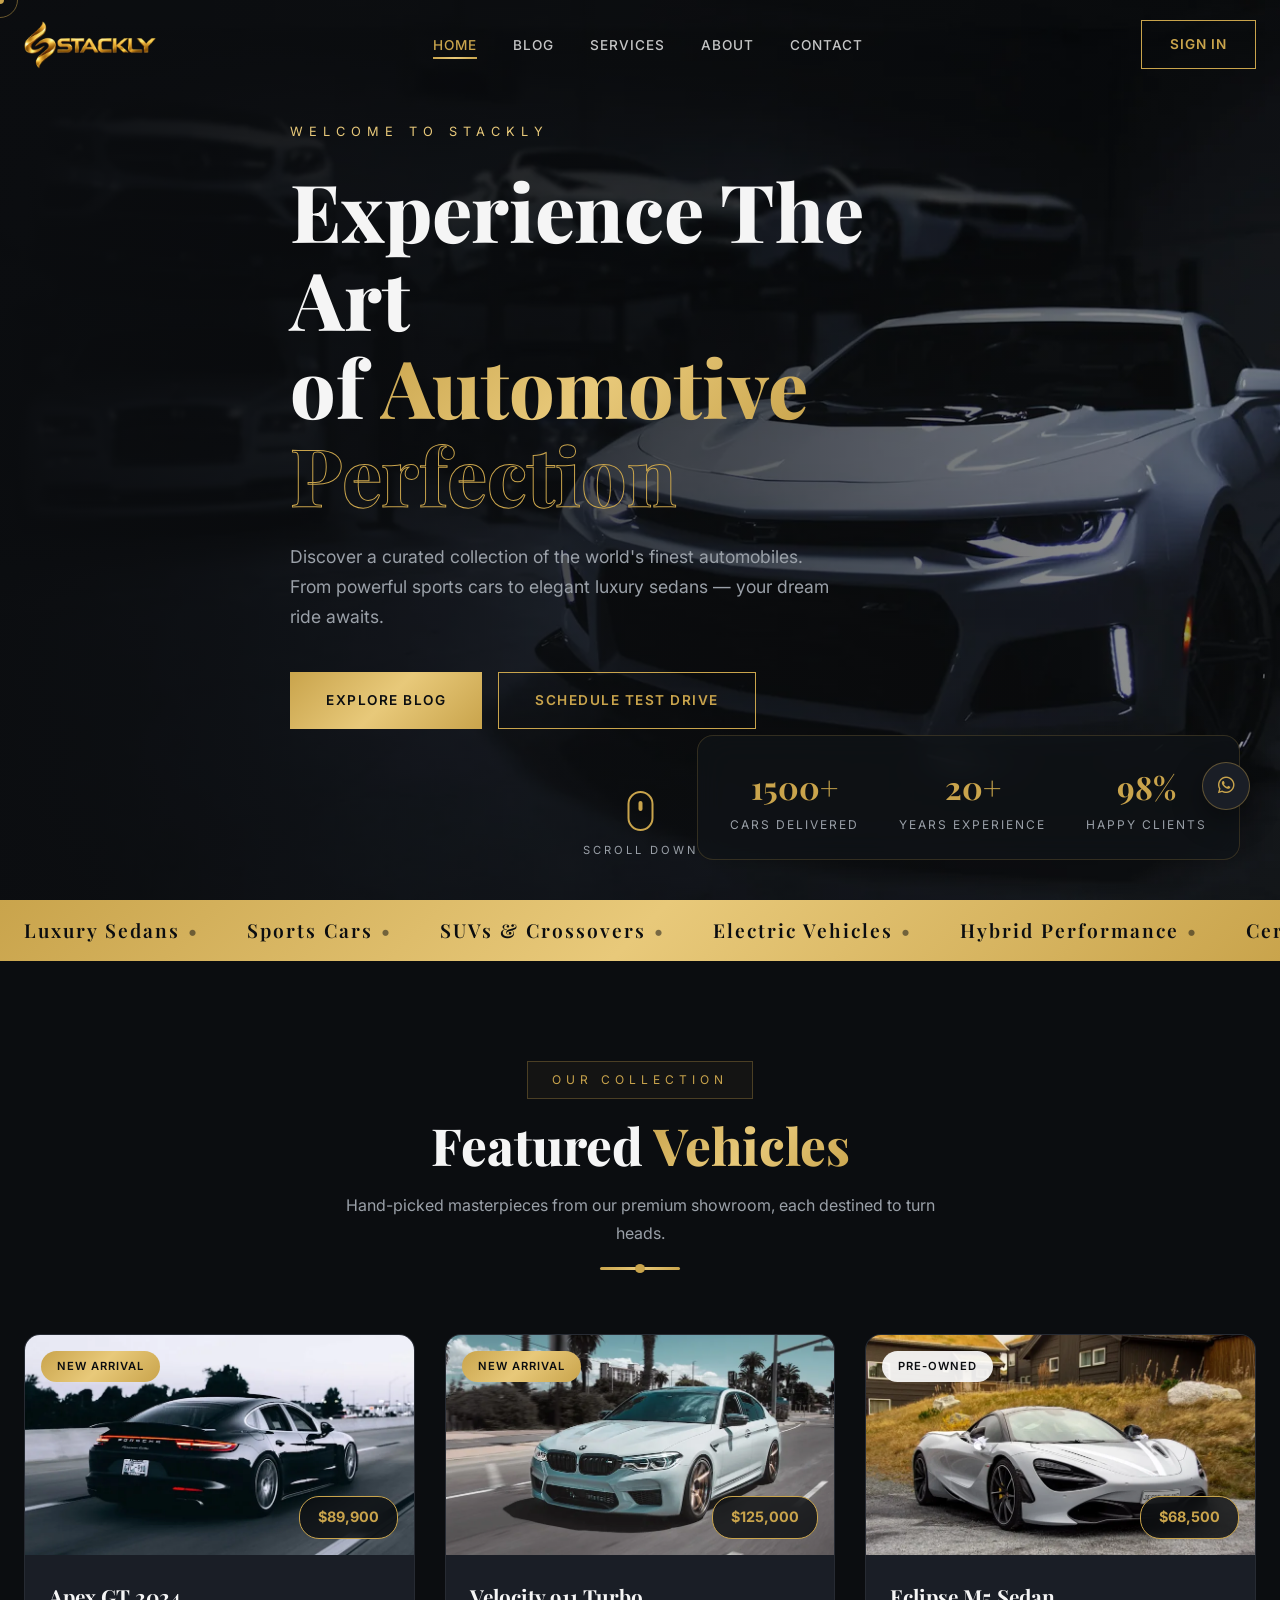
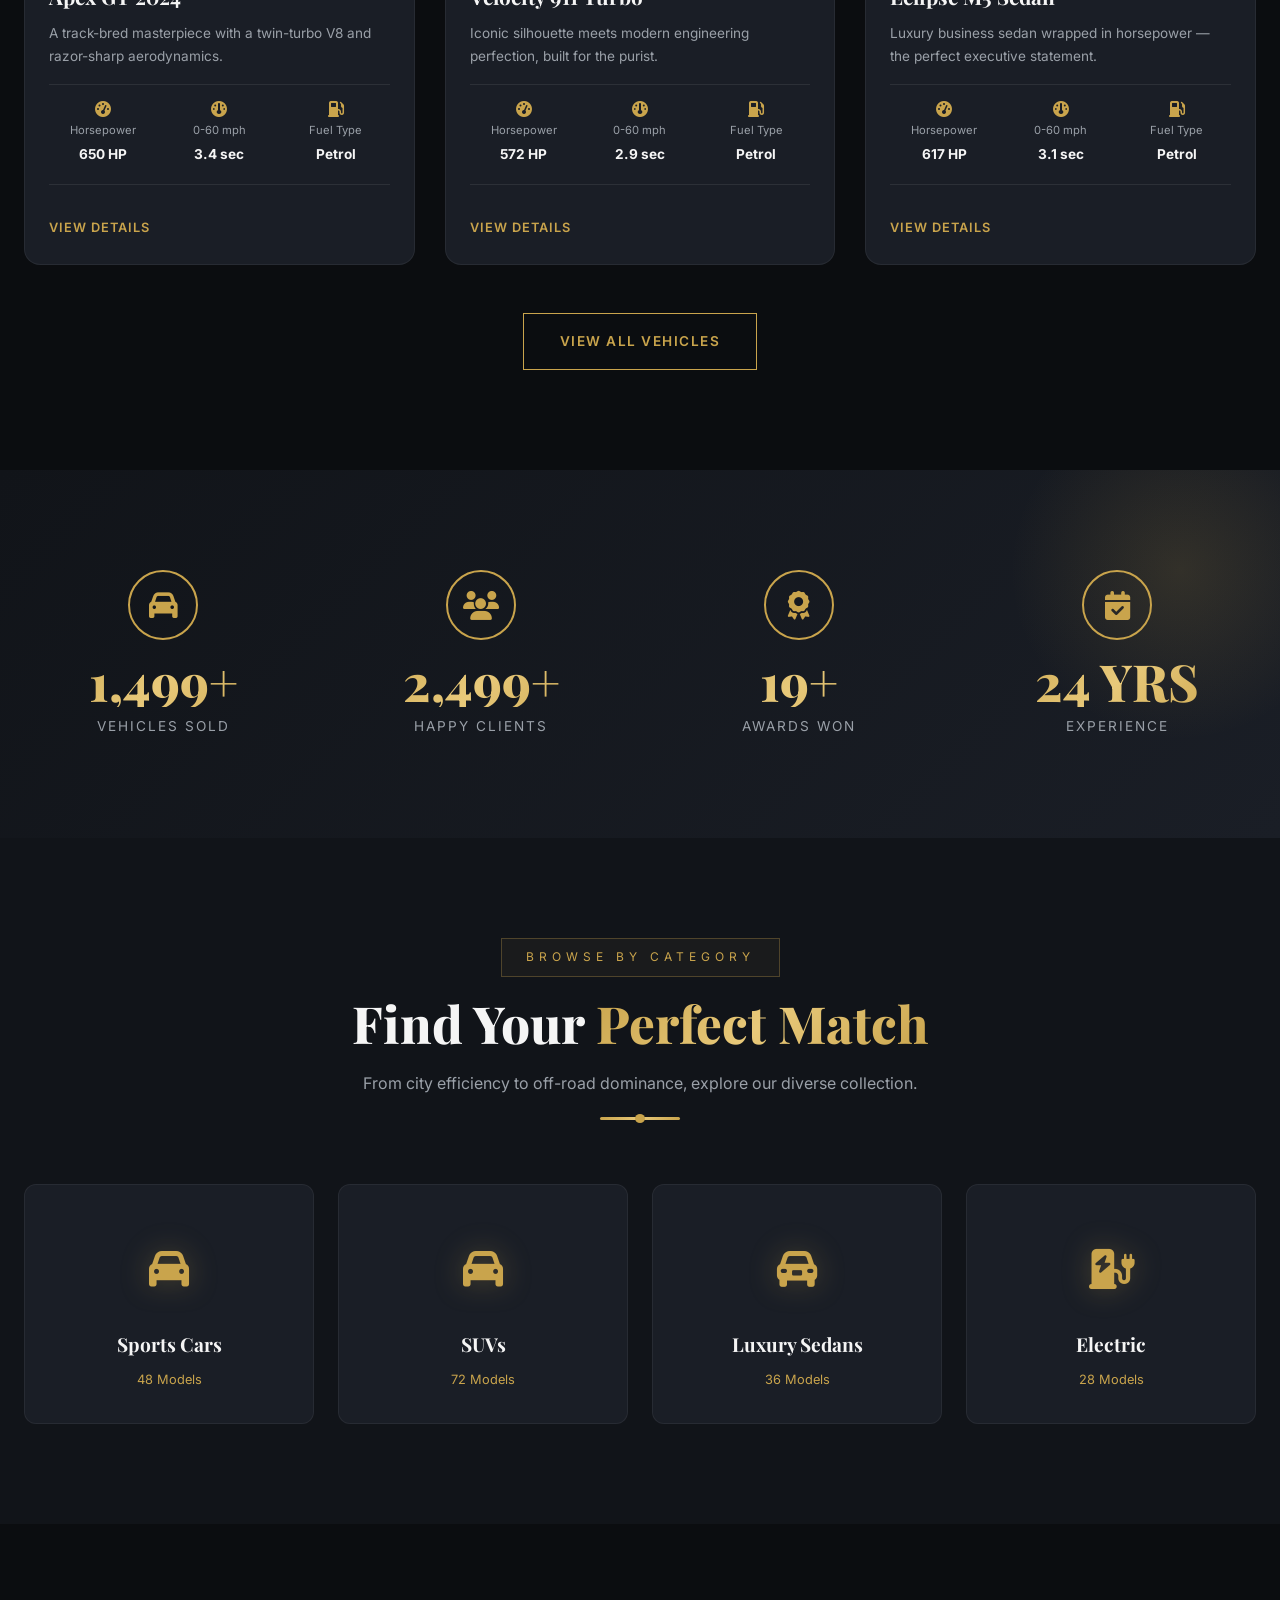
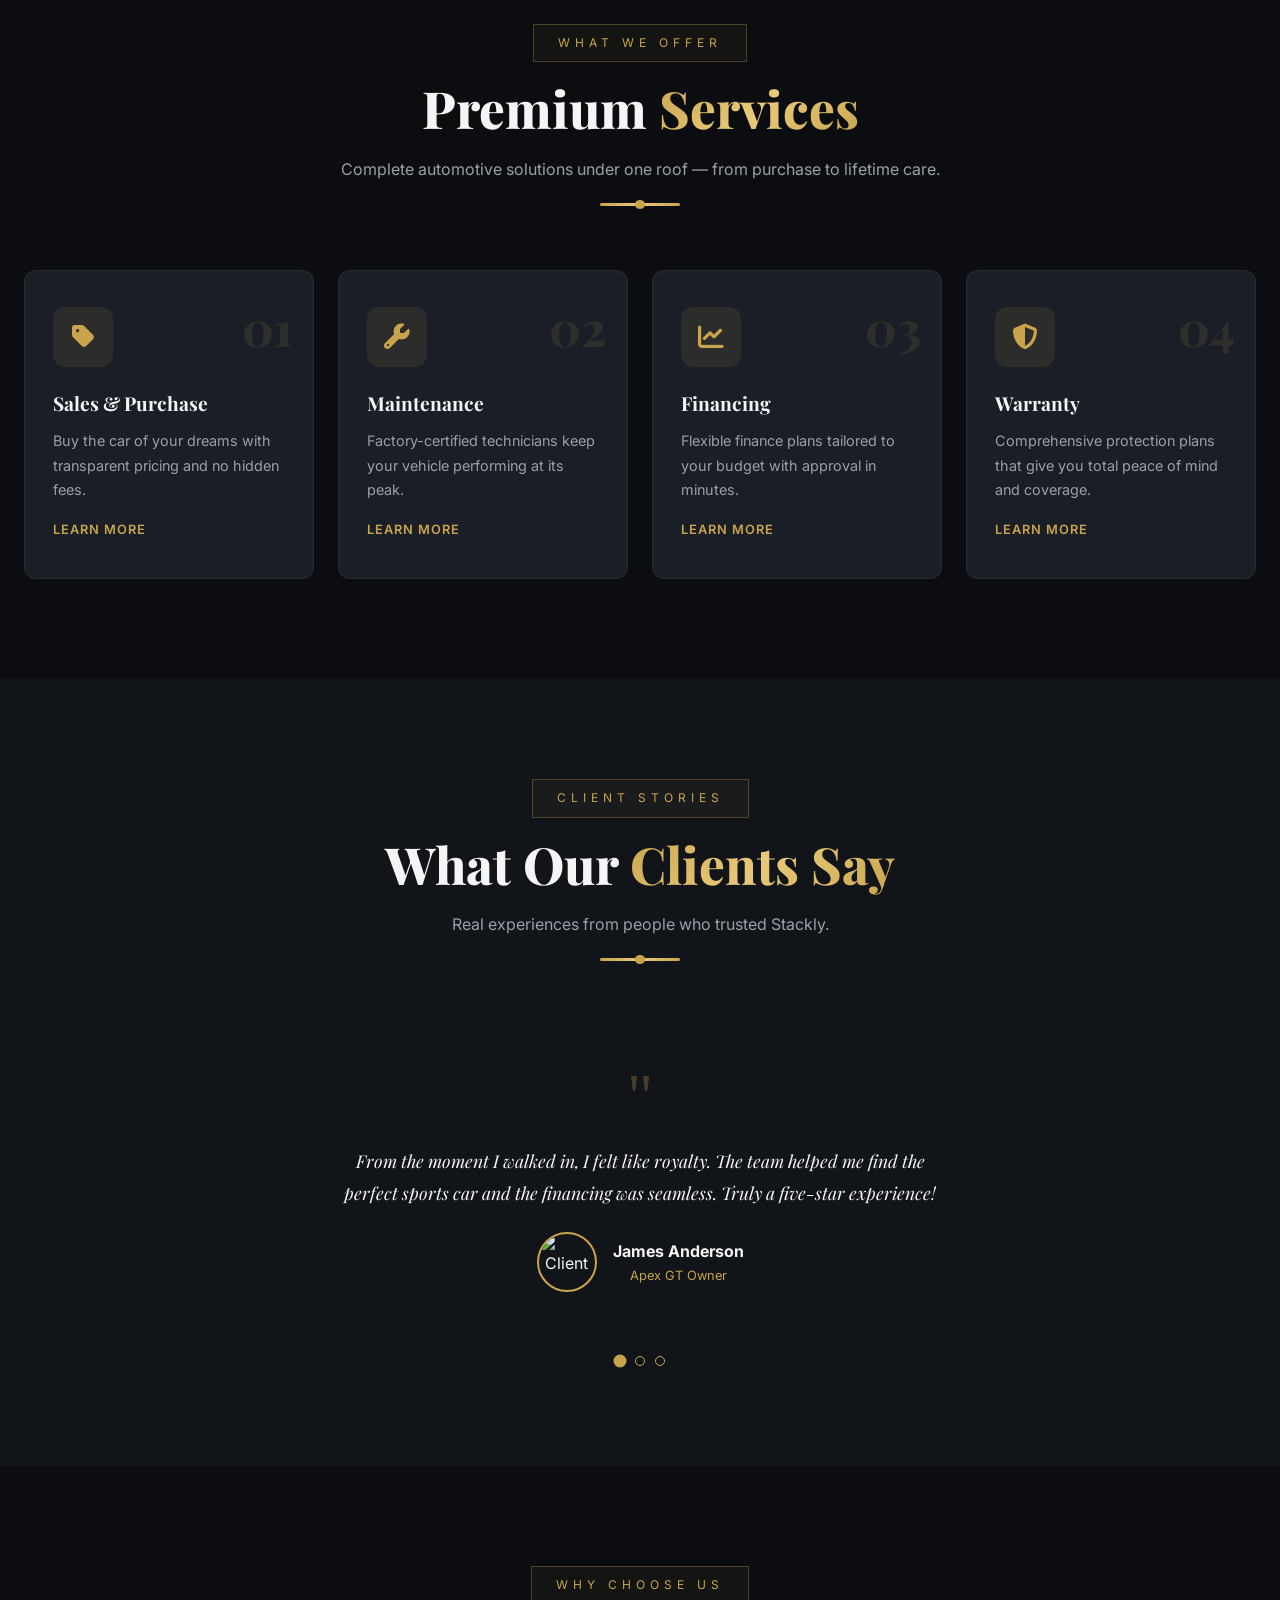
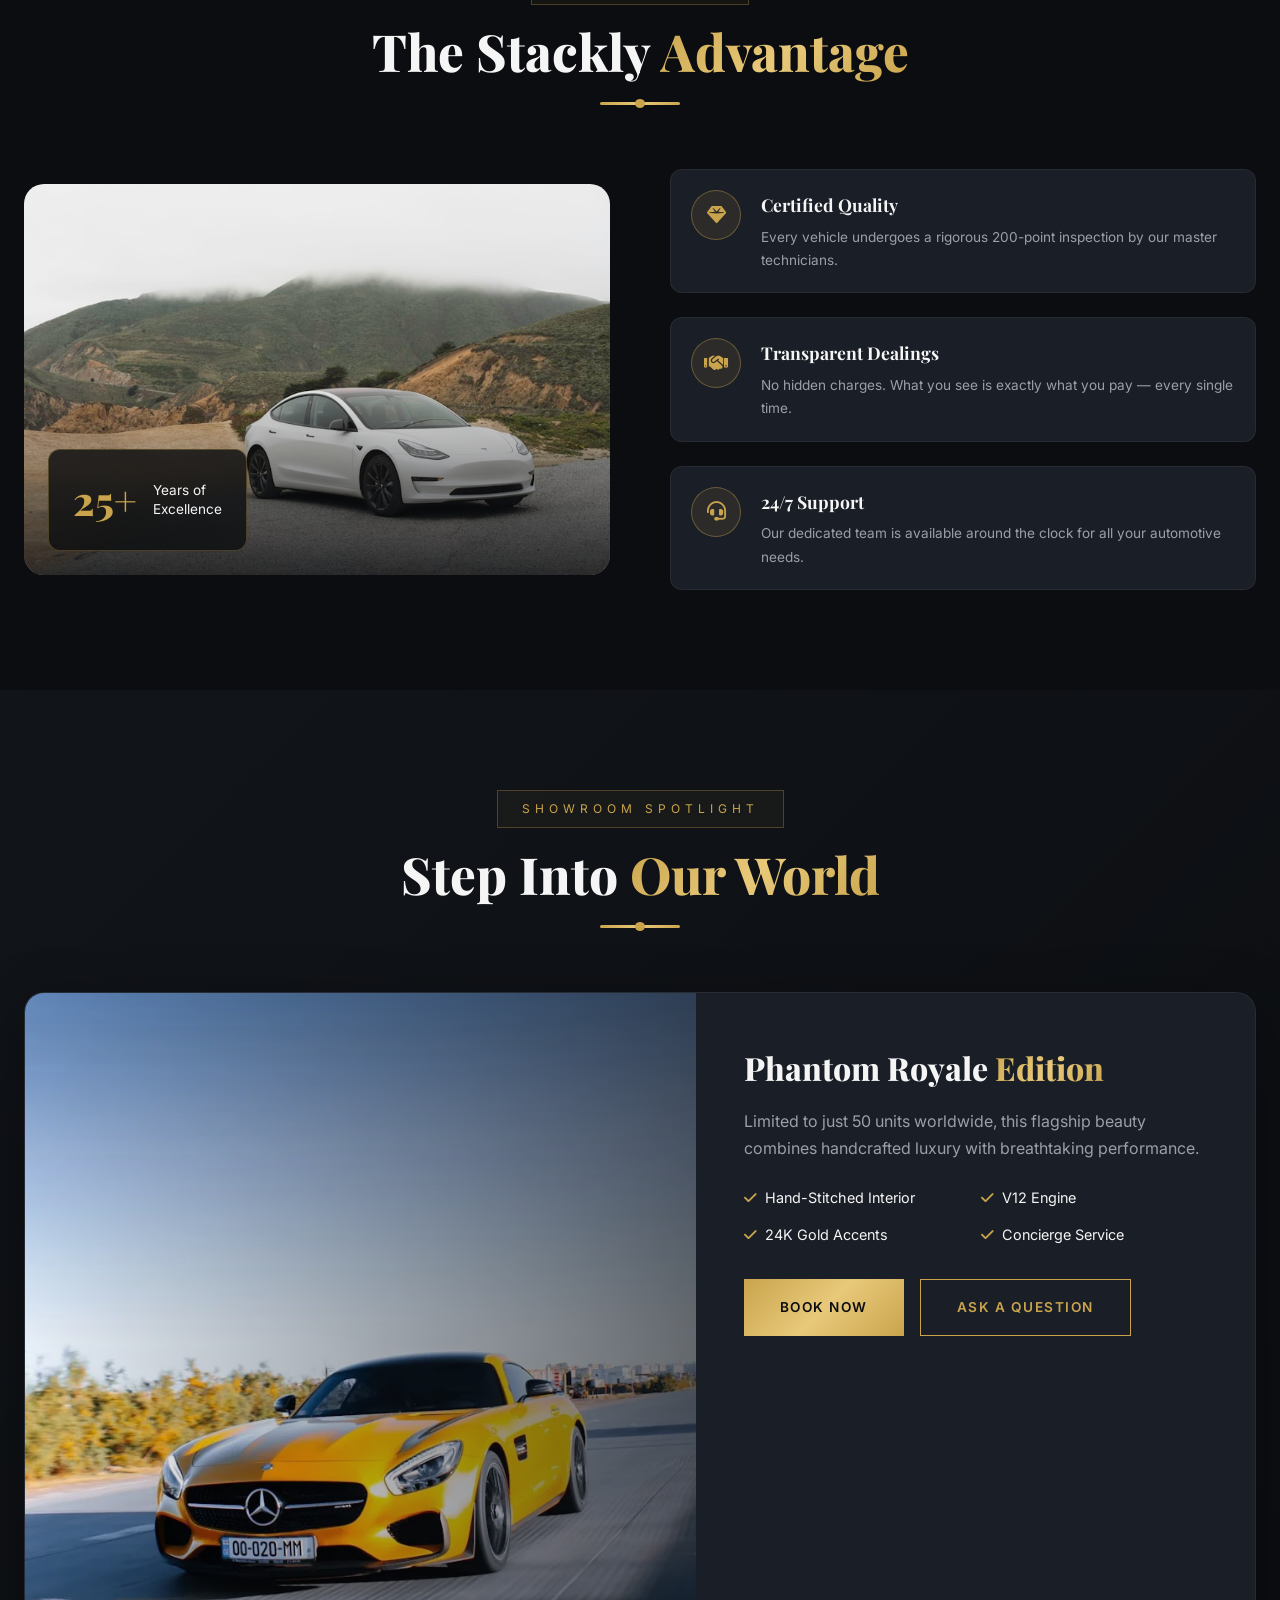
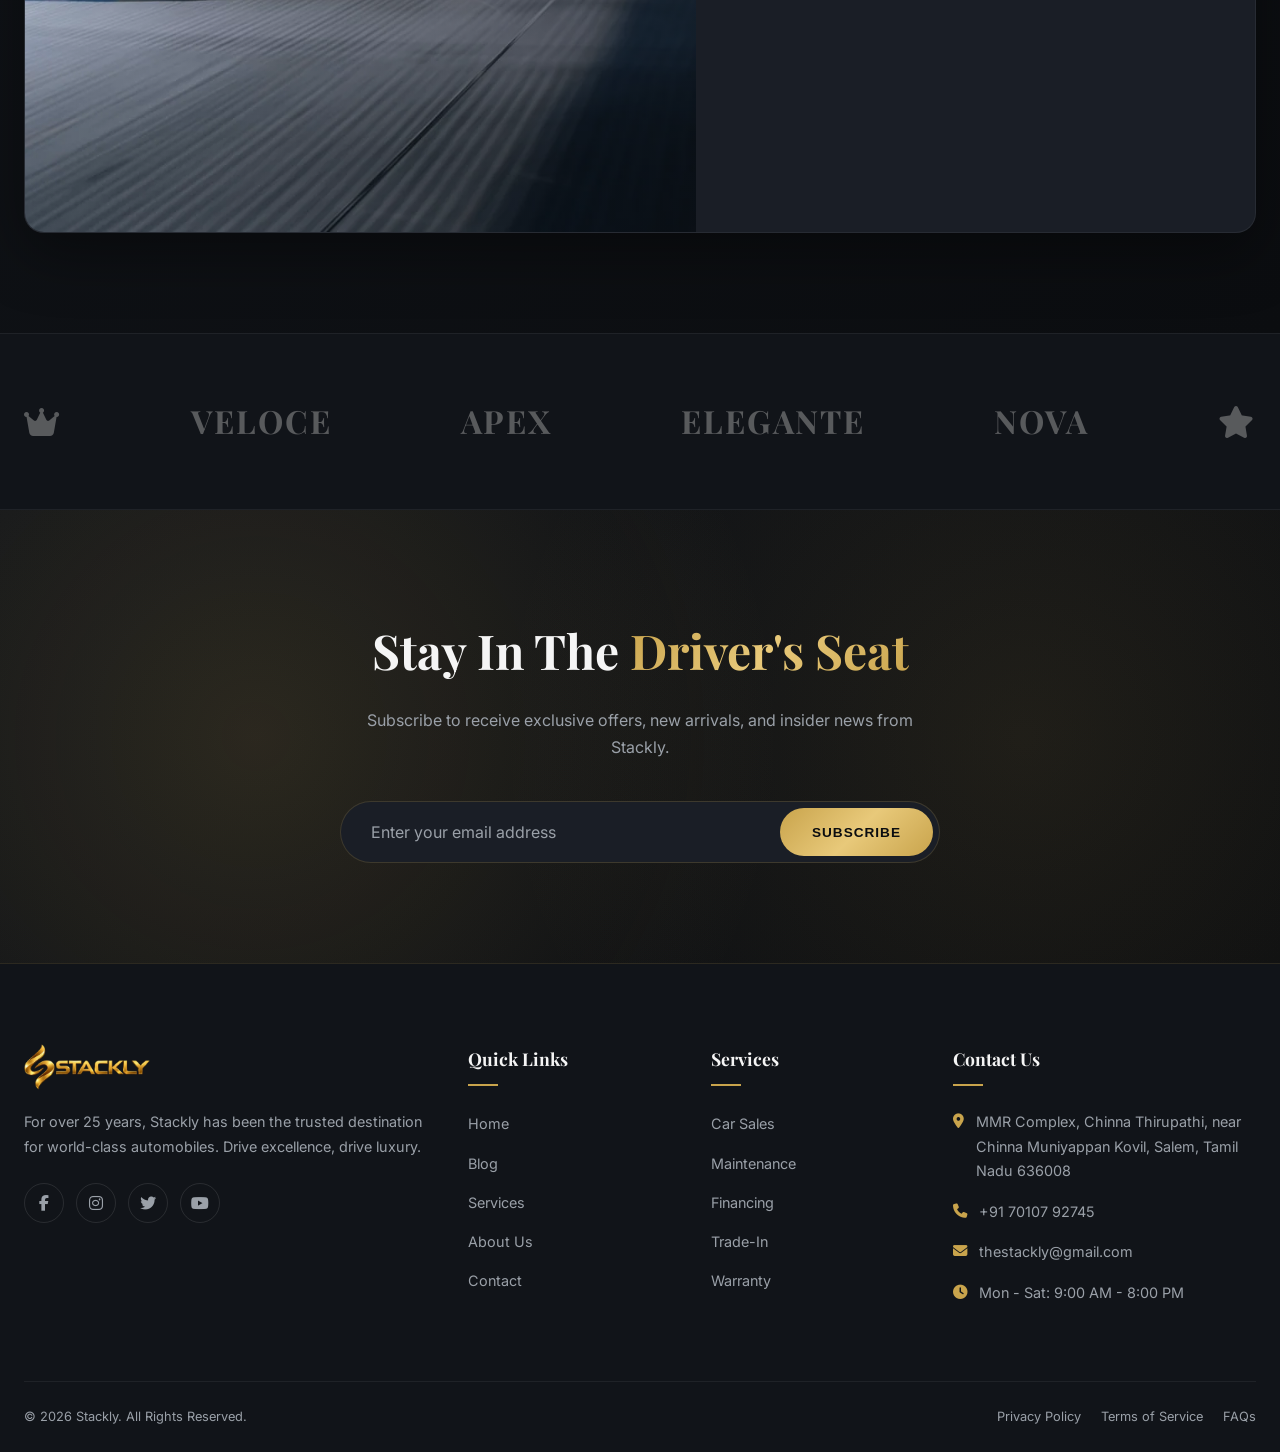
==== commit 817098ba: "Add files via upload" ====
--- a/index.html
+++ b/index.html
@@ -28,7 +28,7 @@
       </a>
       <ul class="nav-links">
         <li><a href="index.html" class="active">Home</a></li>
-        <li><a href="inventory.html">Inventory</a></li>
+        <li><a href="blog.html">Blog</a></li>
         <li><a href="services.html">Services</a></li>
         <li><a href="about.html">About</a></li>
         <li><a href="contact.html">Contact</a></li>
@@ -43,7 +43,7 @@
   <!-- Mobile Menu -->
   <div class="mobile-menu">
     <a href="index.html">Home</a>
-    <a href="inventory.html">Inventory</a>
+    <a href="blog.html">Blog</a>
     <a href="services.html">Services</a>
     <a href="about.html">About</a>
     <a href="contact.html">Contact</a>
@@ -66,7 +66,7 @@
         Discover a curated collection of the world's finest automobiles. From powerful sports cars to elegant luxury sedans — your dream ride awaits.
       </p>
       <div class="hero-buttons">
-        <a href="404.html" class="btn btn-gold">Explore Inventory</a>
+        <a href="404.html" class="btn btn-gold">Explore Blog</a>
         <a href="404.html" class="btn btn-outline">Schedule Test Drive</a>
       </div>
     </div>
@@ -448,7 +448,7 @@
           <h4 class="footer-title">Quick Links</h4>
           <ul class="footer-links">
             <li><a href="index.html">Home</a></li>
-            <li><a href="inventory.html">Inventory</a></li>
+            <li><a href="blog.html">Blog</a></li>
             <li><a href="services.html">Services</a></li>
             <li><a href="about.html">About Us</a></li>
             <li><a href="contact.html">Contact</a></li>
--- a/styles.css
+++ b/styles.css
@@ -1414,7 +1414,7 @@
 .back-to-top.show { opacity: 1; visibility: visible; transform: translateY(0); }
 .back-to-top:hover { background: var(--accent-grad); color: var(--dark); box-shadow: 0 0 30px rgba(201,164,76,0.4); }
 
-/* ============ INVENTORY PAGE ============ */
+/* ============ BLOG PAGE ============ */
 .page-hero {
   position: relative;
   min-height: 60vh;
@@ -1531,29 +1531,29 @@
   font-size: 0.9rem;
 }
 
-/* Inventory Grid */
-.inventory-grid { display: grid; grid-template-columns: repeat(auto-fill, minmax(min(100%, 320px), 1fr)); gap: 30px; }
-.inventory-card {
+/* Blog Grid */
+.blog-grid { display: grid; grid-template-columns: repeat(auto-fill, minmax(min(100%, 320px), 1fr)); gap: 30px; }
+.blog-card {
   background: var(--dark-3);
   border-radius: 16px;
   overflow: hidden;
   border: 1px solid rgba(255,255,255,0.06);
   transition: all 0.5s var(--ease-smooth);
 }
-.inventory-card:hover { transform: translateY(-10px); box-shadow: var(--card-shadow); border-color: rgba(201,164,76,0.4); }
-.inventory-image {
+.blog-card:hover { transform: translateY(-10px); box-shadow: var(--card-shadow); border-color: rgba(201,164,76,0.4); }
+.blog-image {
   position: relative;
   height: 240px;
   overflow: hidden;
 }
-.inventory-image img {
+.blog-image img {
   width: 100%;
   height: 100%;
   object-fit: cover;
   transition: transform 0.8s var(--ease-smooth);
 }
-.inventory-card:hover .inventory-image img { transform: scale(1.08); }
-.inventory-badge {
+.blog-card:hover .blog-image img { transform: scale(1.08); }
+.blog-badge {
   position: absolute;
   top: 16px;
   left: 16px;
@@ -1566,7 +1566,7 @@
   border-radius: 20px;
   text-transform: uppercase;
 }
-.inventory-fav {
+.blog-fav {
   position: absolute;
   top: 16px;
   right: 16px;
@@ -1583,9 +1583,9 @@
   cursor: pointer;
   transition: all 0.3s;
 }
-.inventory-fav:hover, .inventory-fav.liked { color: #ff477e; border-color: #ff477e; transform: scale(1.15); }
-.inventory-body { padding: 20px; }
-.inventory-name {
+.blog-fav:hover, .blog-fav.liked { color: #ff477e; border-color: #ff477e; transform: scale(1.15); }
+.blog-body { padding: 20px; }
+.blog-name {
   font-family: var(--font-display);
   font-size: 1.2rem;
   font-weight: 700;
@@ -1596,9 +1596,9 @@
   gap: 8px;
   flex-wrap: wrap;
 }
-.inventory-price { color: var(--gold); }
-.inventory-desc { color: var(--muted); font-size: 0.8rem; margin-bottom: 14px; }
-.inventory-meta {
+.blog-price { color: var(--gold); }
+.blog-desc { color: var(--muted); font-size: 0.8rem; margin-bottom: 14px; }
+.blog-meta {
   display: grid;
   grid-template-columns: repeat(4, 1fr);
   gap: 6px;
@@ -1606,18 +1606,18 @@
   border-top: 1px solid rgba(255,255,255,0.07);
   margin-top: 14px;
 }
-.inventory-meta span {
+.blog-meta span {
   text-align: center;
   font-size: 0.7rem;
   color: var(--muted);
 }
-.inventory-meta strong { display: block; font-size: 0.85rem; color: var(--light); }
-.inventory-actions {
+.blog-meta strong { display: block; font-size: 0.85rem; color: var(--light); }
+.blog-actions {
   display: flex;
   gap: 12px;
   margin-top: 16px;
 }
-.inventory-btn {
+.blog-btn {
   flex: 1;
   display: flex;
   align-items: center;
@@ -1631,10 +1631,10 @@
   cursor: pointer;
   transition: all 0.3s;
 }
-.inventory-btn-detail { border: 1px solid var(--gold); color: var(--gold); background: transparent; }
-.inventory-btn-detail:hover { background: var(--accent-grad); color: var(--dark); }
-.inventory-btn-book { background: var(--accent-grad); color: var(--dark); border: none; }
-.inventory-btn-book:hover { opacity: 0.85; transform: translateY(-3px); }
+.blog-btn-detail { border: 1px solid var(--gold); color: var(--gold); background: transparent; }
+.blog-btn-detail:hover { background: var(--accent-grad); color: var(--dark); }
+.blog-btn-book { background: var(--accent-grad); color: var(--dark); border: none; }
+.blog-btn-book:hover { opacity: 0.85; transform: translateY(-3px); }
 
 /* Pagination */
 .pagination {
@@ -1915,13 +1915,13 @@
 }
 .map-overlay {
   position: absolute;
-  top: 50%;
-  left: 50%;
-  transform: translate(-50%, -50%);
+  top: 20px;
+  left: 20px;
+  width: max-content;
+  height: max-content;
+  max-width: calc(100% - 40px);
+  box-sizing: border-box;
   z-index: 5;
-  width: max-content;
-  max-width: calc(100% - 32px);
-  box-sizing: border-box;
   background: rgba(11,13,16,0.9);
   backdrop-filter: blur(15px);
   border: 1px solid var(--gold);
@@ -2124,7 +2124,7 @@
 @media (max-width: 480px) {
   .container { padding: 0 16px; }
   .footer-bottom { flex-direction: column; text-align: center; }
-  .inventory-meta { grid-template-columns: repeat(2, 1fr); gap: 12px; }
+  .blog-meta { grid-template-columns: repeat(2, 1fr); gap: 12px; }
   .car-card-specs { grid-template-columns: 1fr 1fr 1fr; }
   .showroom-features { grid-template-columns: 1fr; }
   .showroom-cta { flex-direction: column; }
@@ -3019,6 +3019,7 @@
   visibility: hidden;
   transition: all 0.4s;
 }
+html.dash-nav-open, body.dash-nav-open { overflow: hidden; }
 
 /* ============ TOPBAR ============ */
 .dash-topbar {
@@ -3175,6 +3176,7 @@
   padding: 12px;
   border-radius: 12px;
   transition: background 0.3s;
+  cursor: pointer;
 }
 .dash-notif-item:hover { background: rgba(201,164,76,0.06); }
 .dash-notif-item > i { color: var(--gold); margin-top: 3px; font-size: 0.95rem; }
